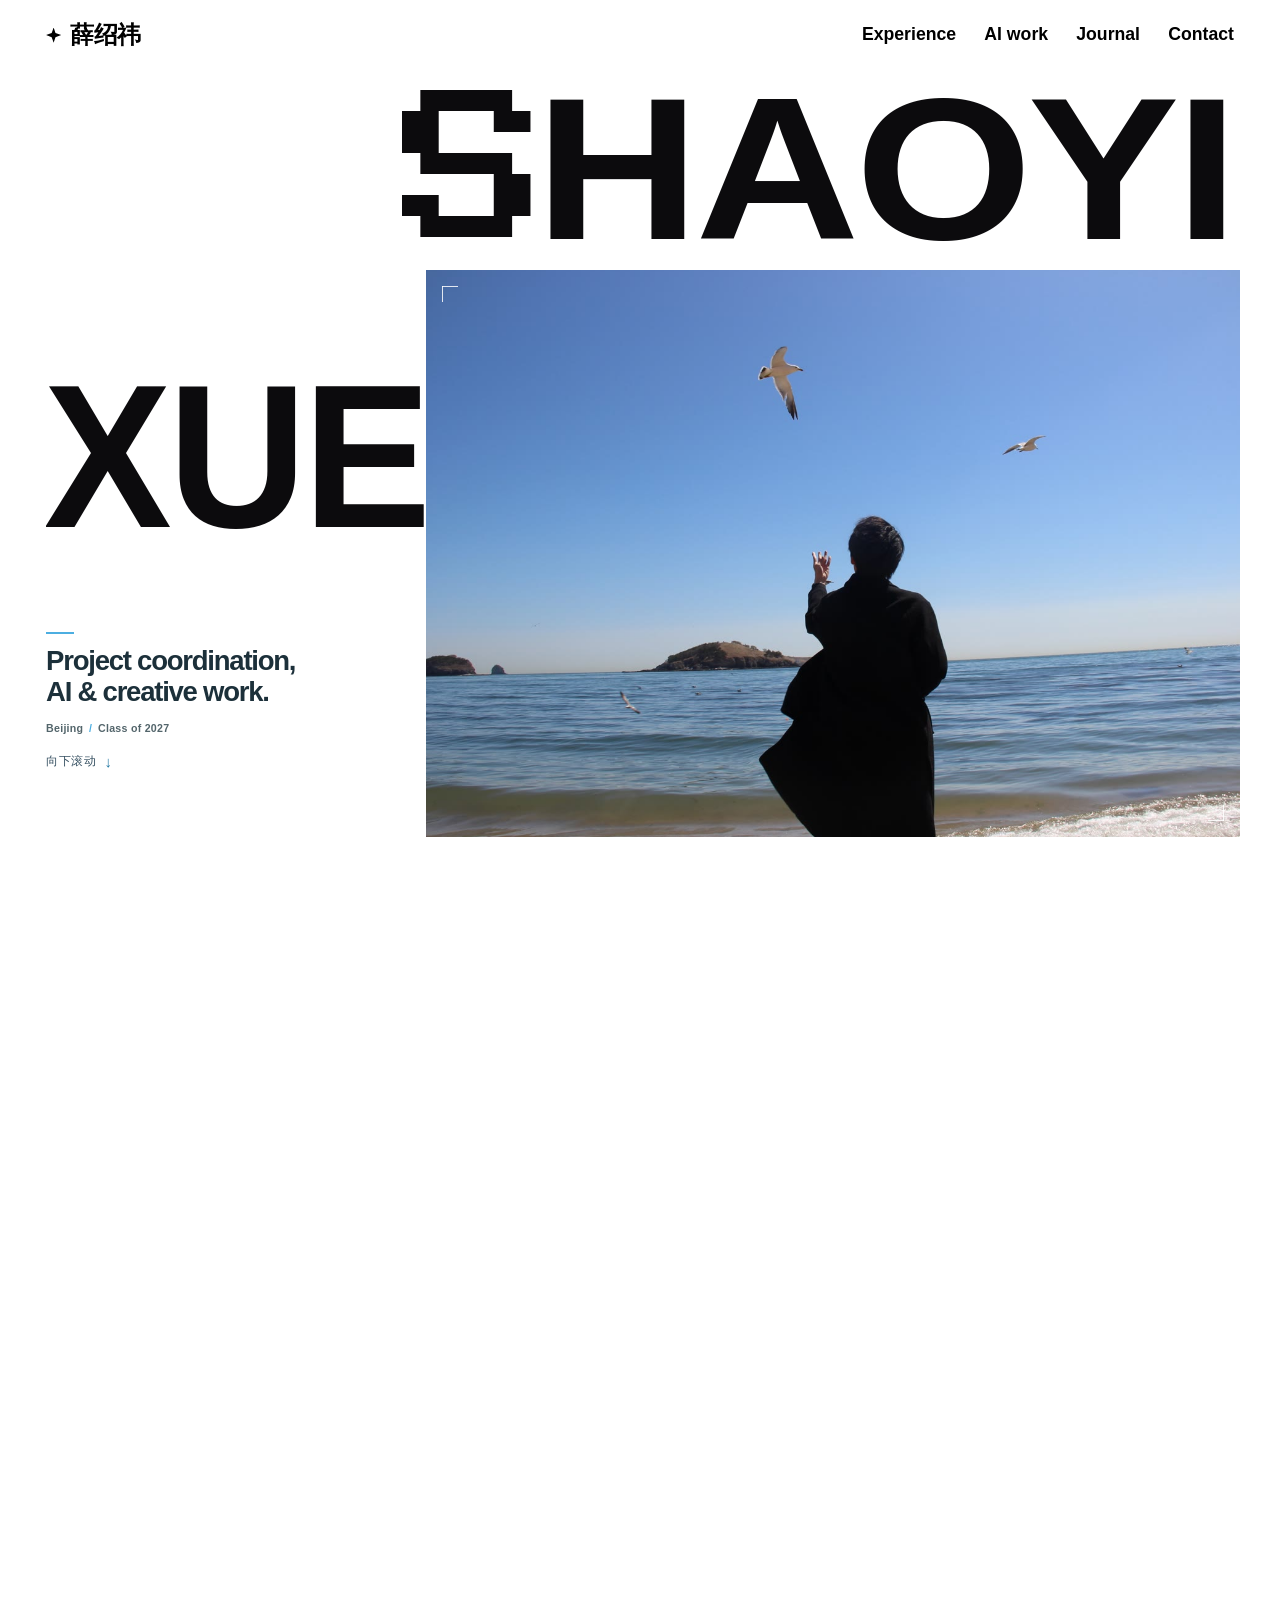
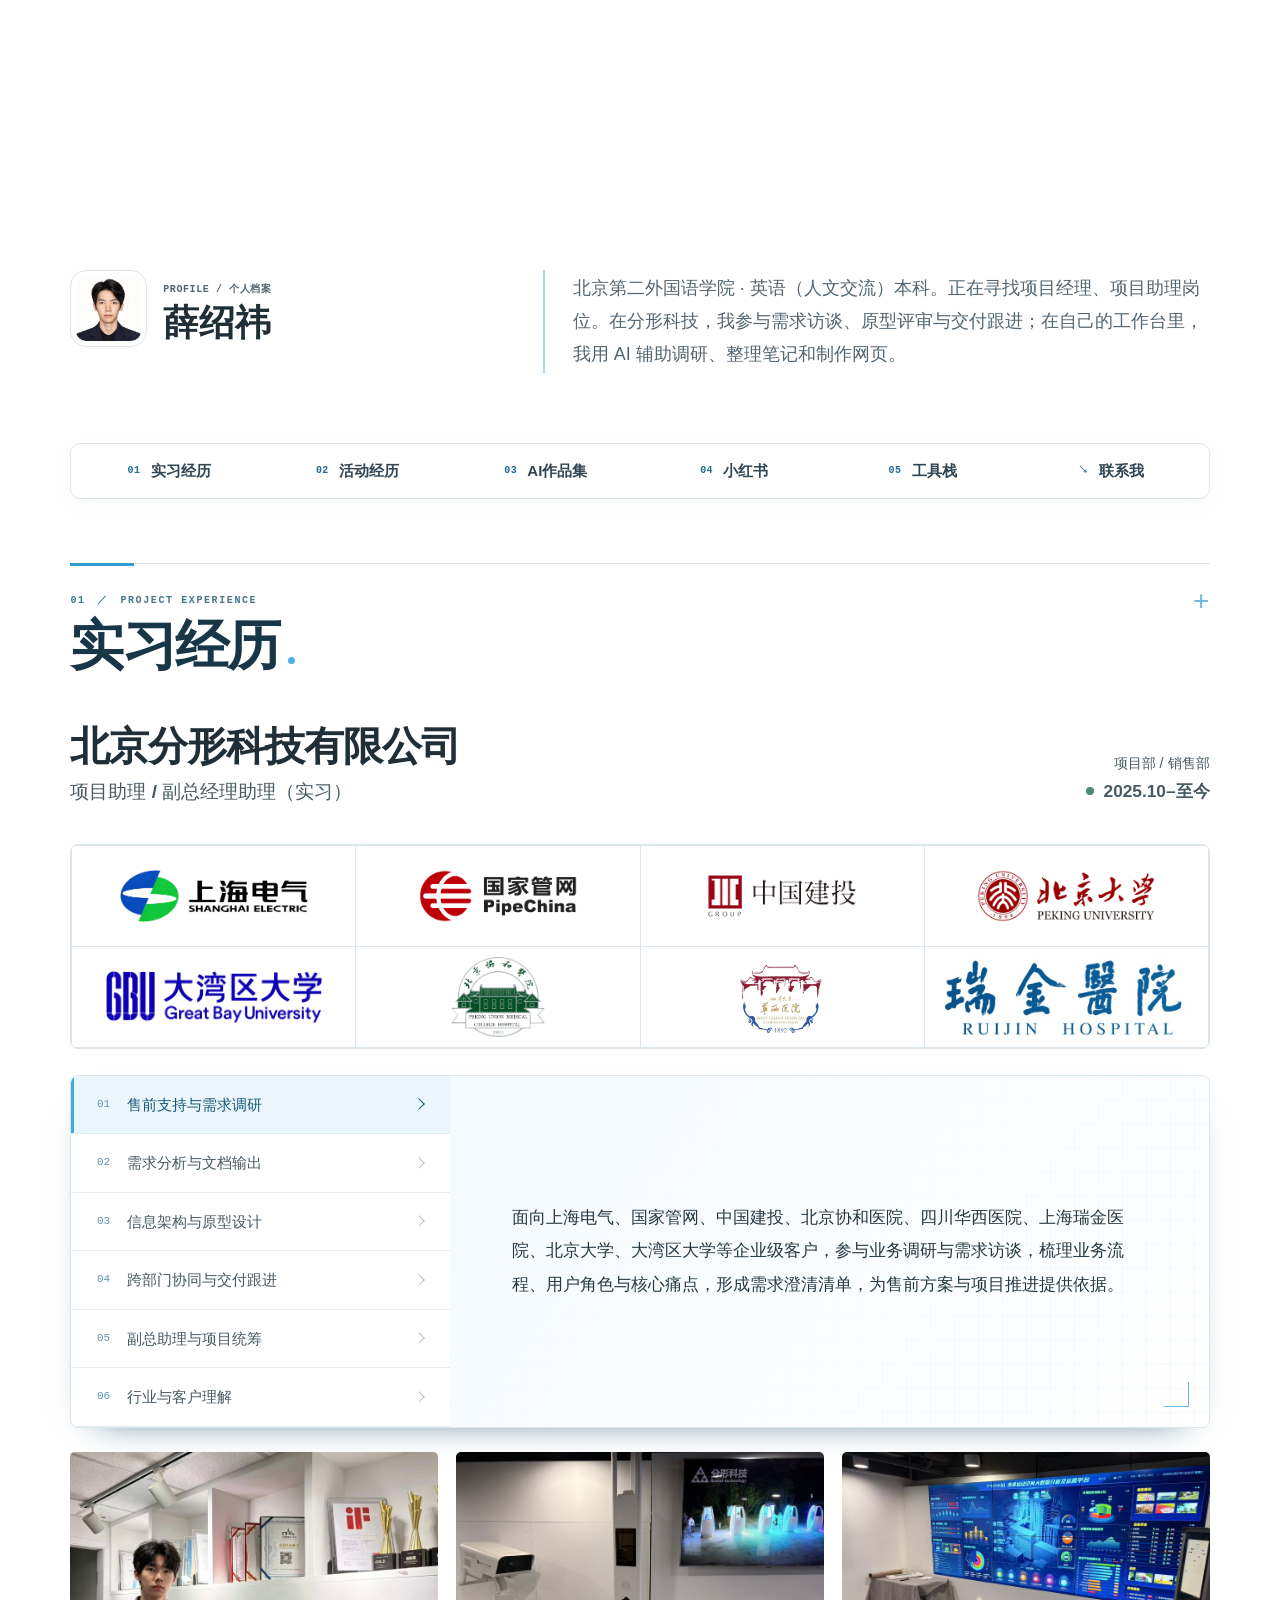
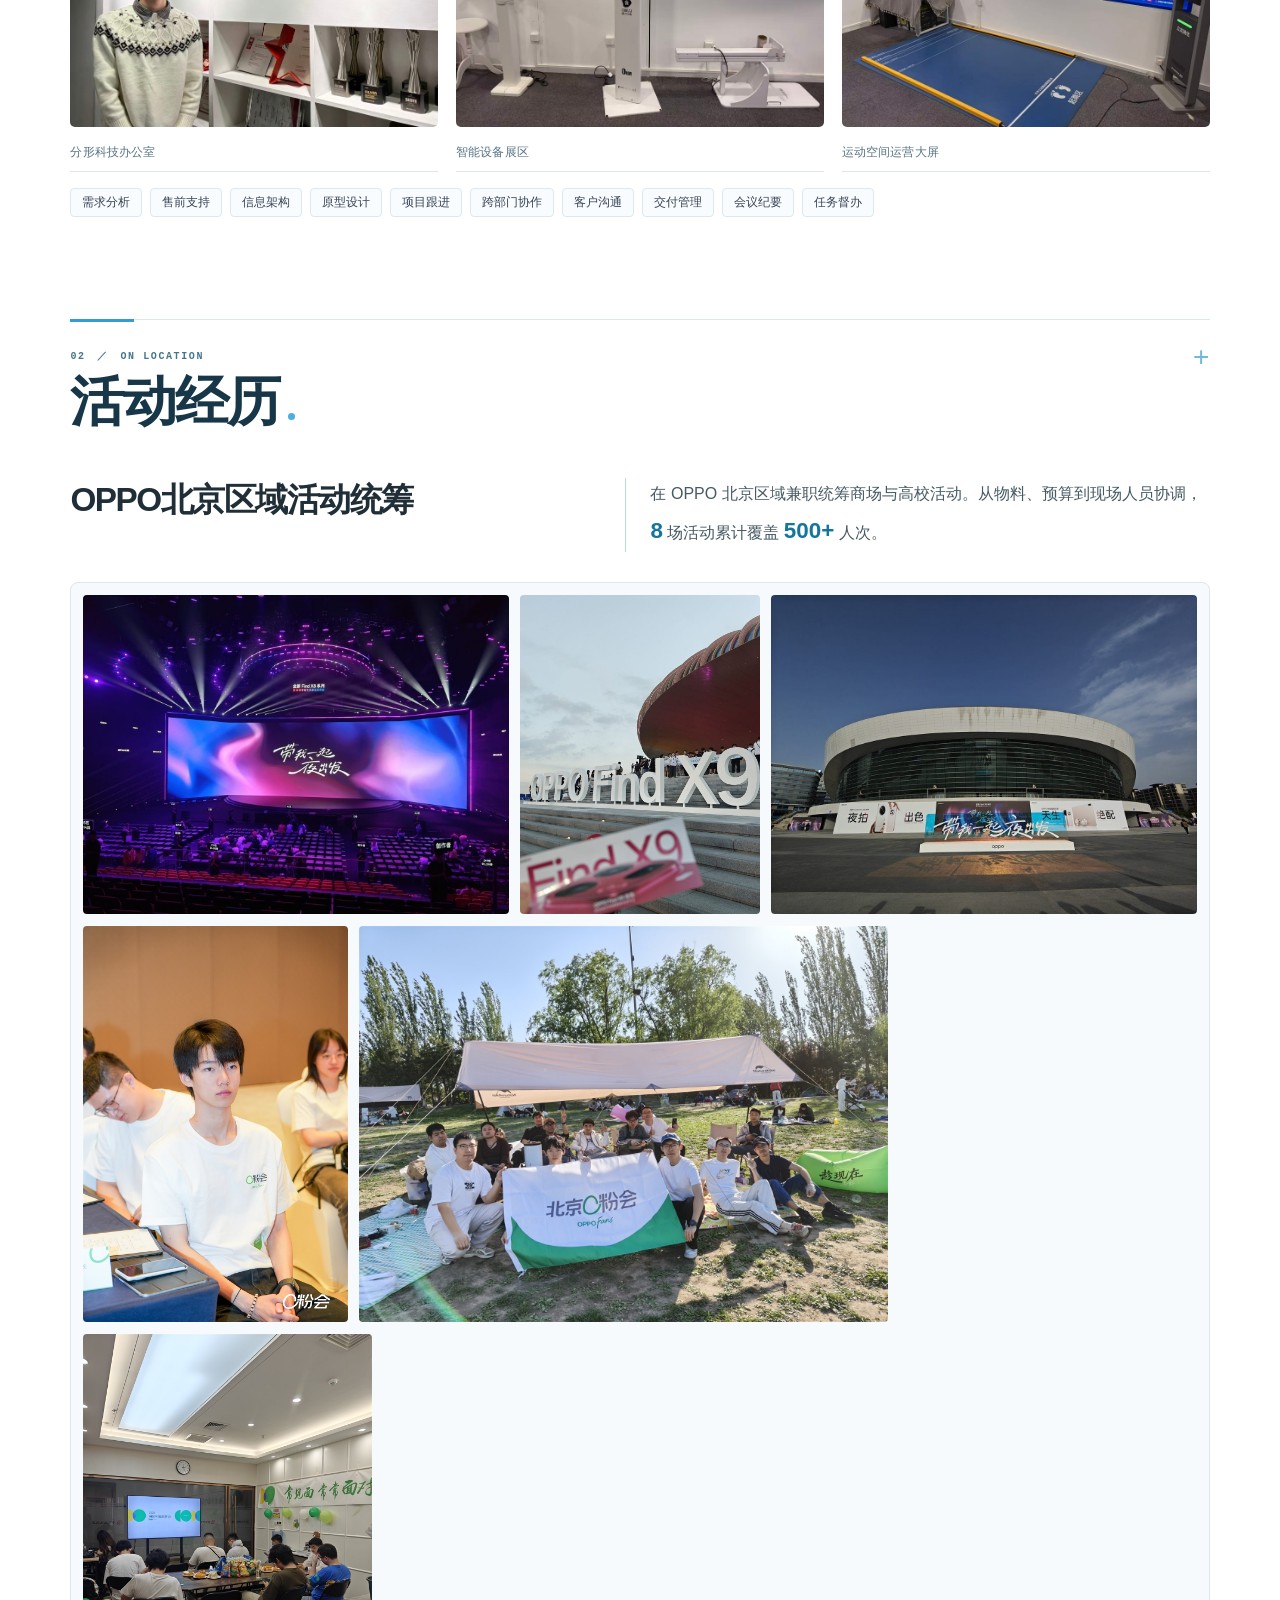
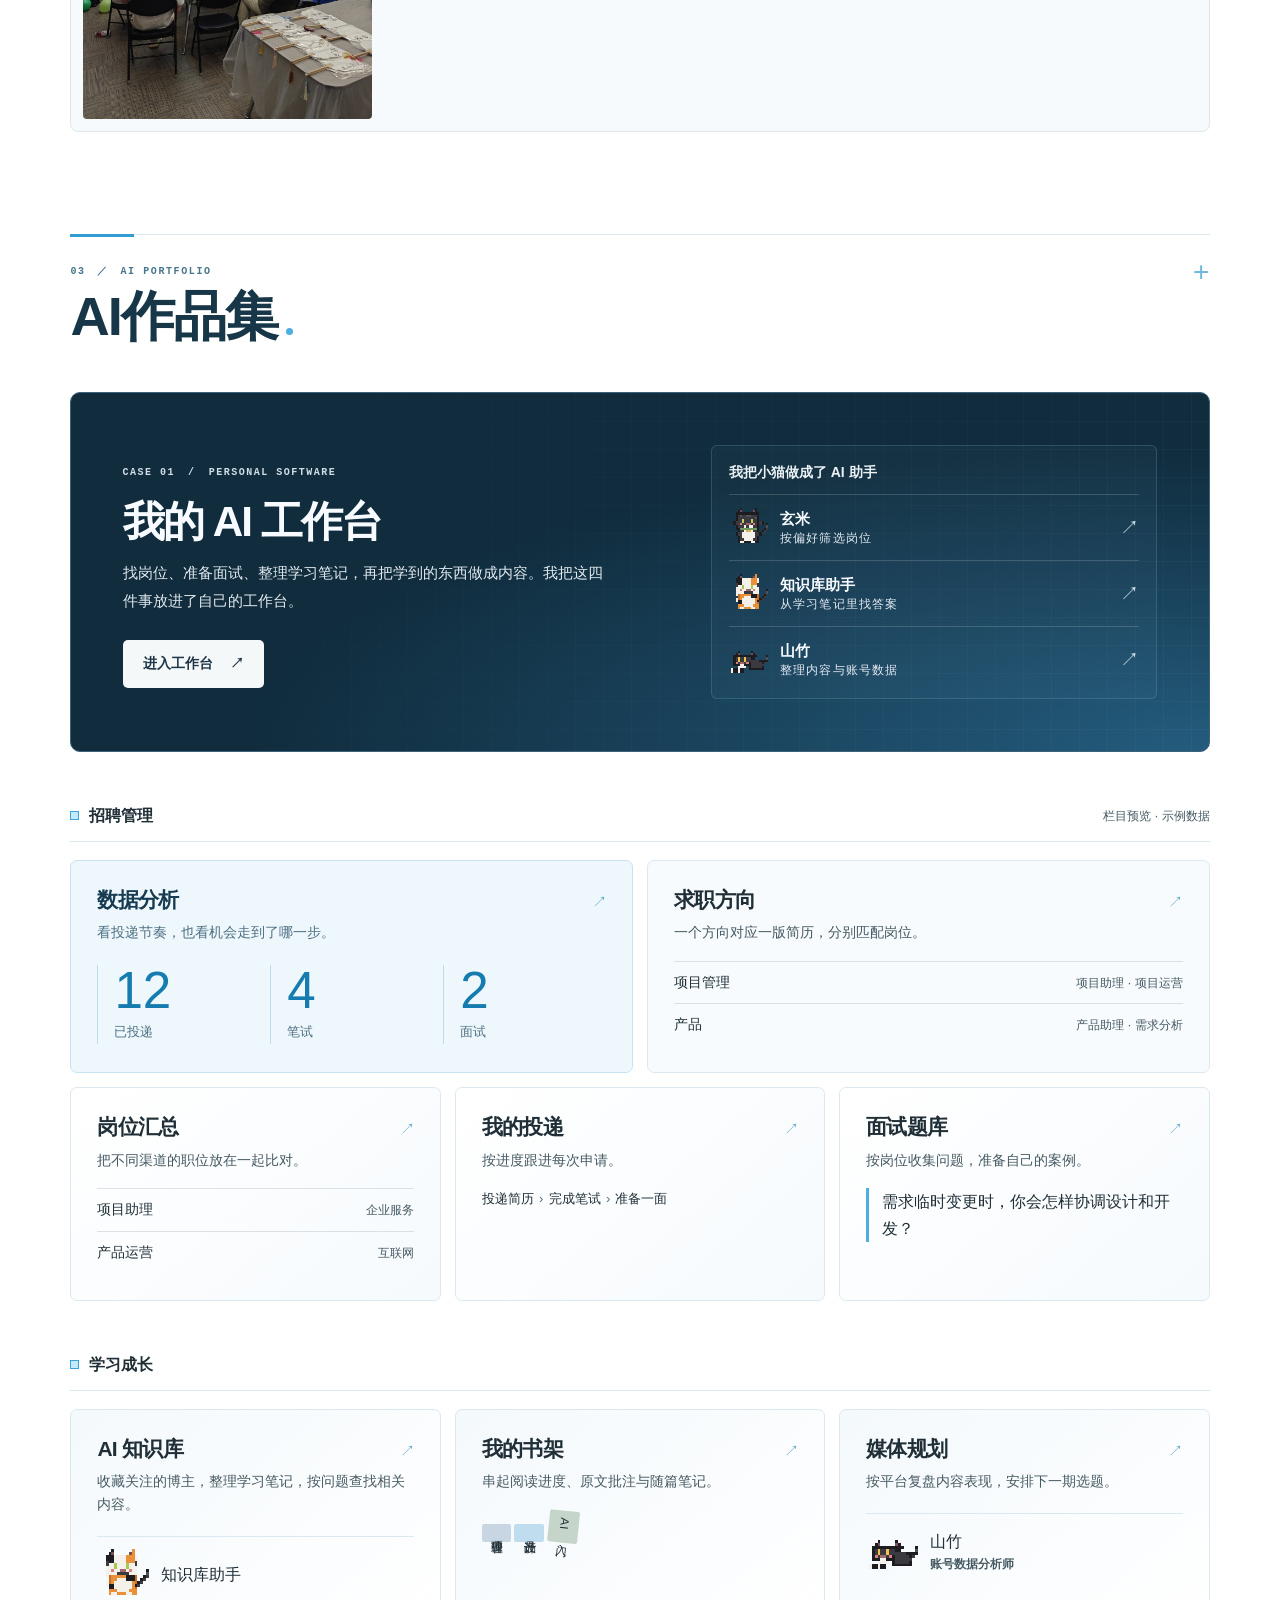
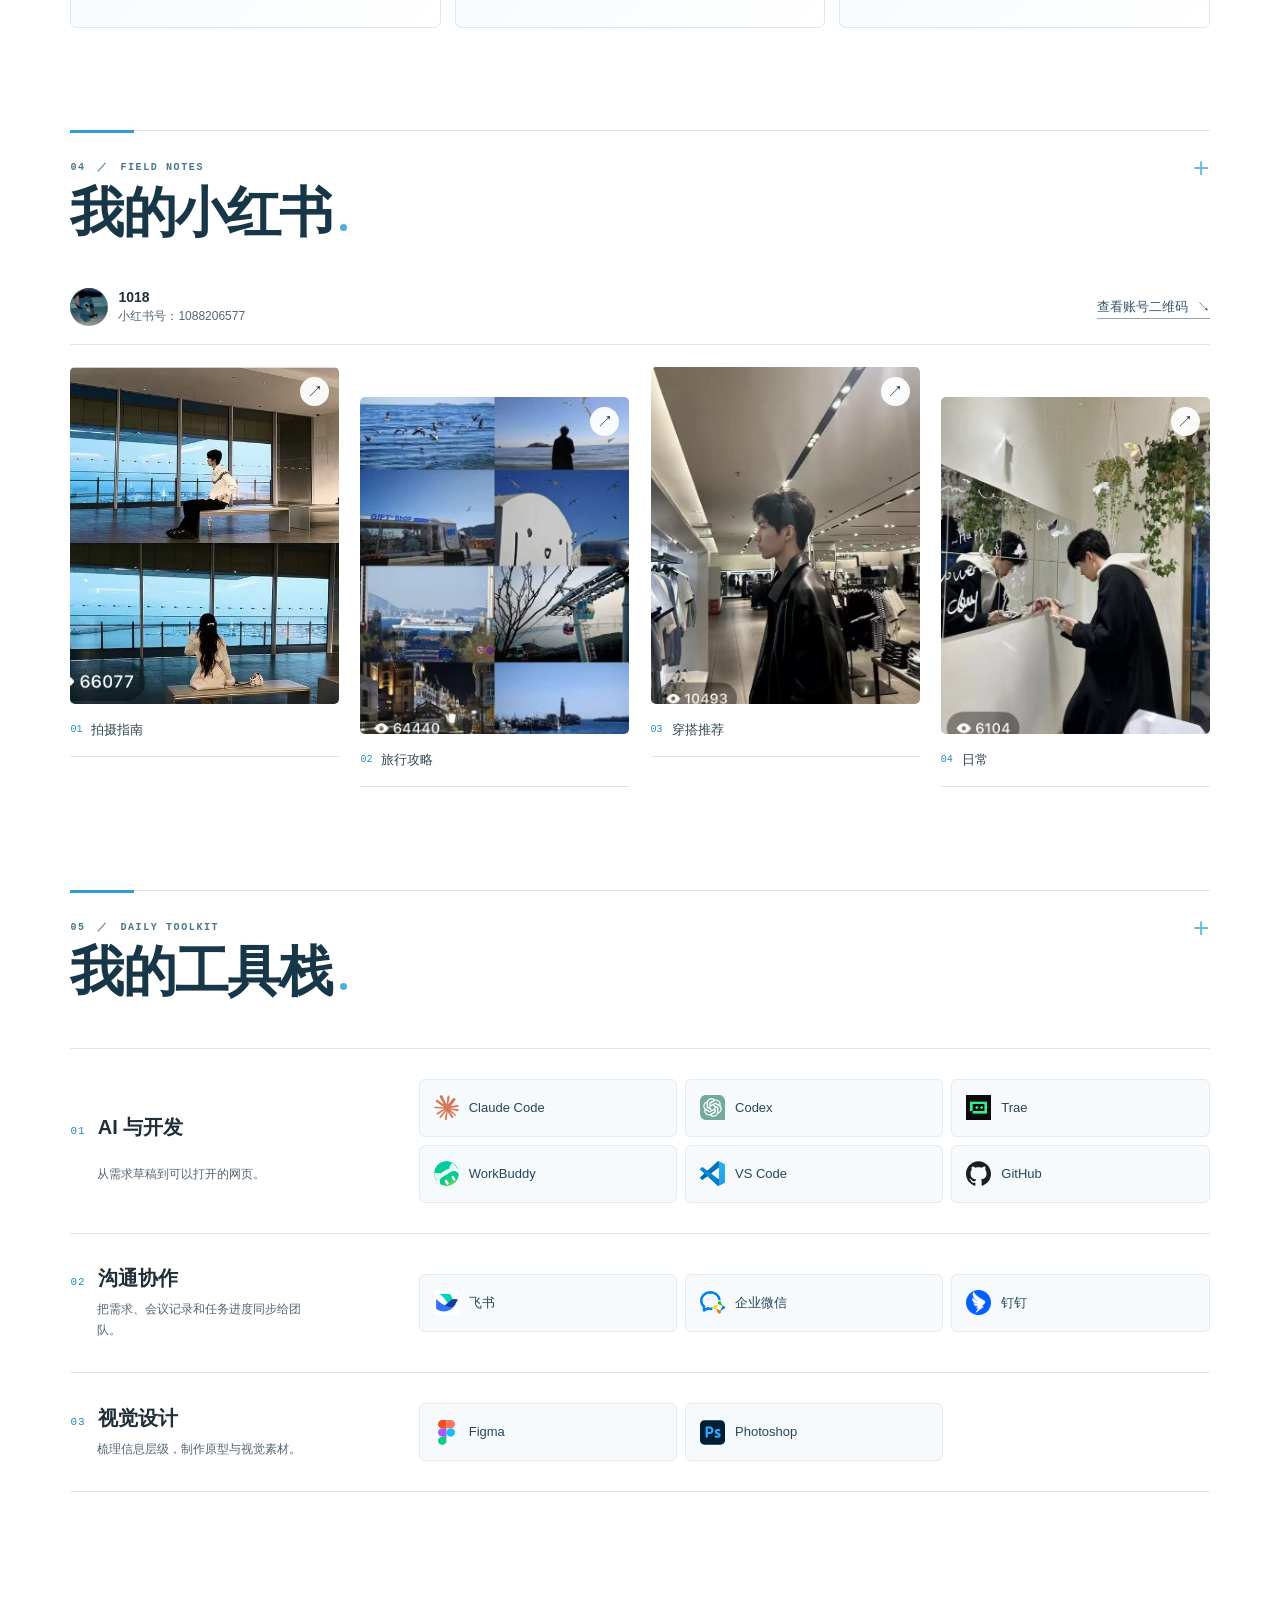
==== index.html @ 12c3bd71 "Refine portfolio sections and replace hospital branding with sourced assets" ====
<!doctype html>
<html lang="zh-CN"><head><meta charset="utf-8"><meta name="viewport" content="width=device-width,initial-scale=1"><meta name="theme-color" content="#ffffff"><title>薛绍祎｜项目实践与 AI 作品集</title><link rel="stylesheet" href="assets/sky.css"><link rel="stylesheet" href="assets/fractal.css"><link rel="stylesheet" href="assets/vendor/lenis-1.3.27.css"><link rel="stylesheet" href="assets/name-hero.css?v=cover-reveal-2">
<link rel="stylesheet" href="assets/activity-wall.css">
<link rel="stylesheet" href="assets/portfolio-theme.css?v=20261109-sky"><link rel="stylesheet" href="assets/design-directions.css">
<script defer src="assets/vendor/lenis-1.3.27.min.js"></script><script defer src="assets/name-hero.js?v=cover-reveal-2"></script>
<meta name="description" content="薛绍祎的求职作品集：企业项目实践、OPPO 活动统筹、AI 工作台和个人创作。">
<link rel="icon" href="assets/folio-mark.svg?v=20261109-sky" type="image/svg+xml">
<link rel="stylesheet" href="assets/portfolio-edition.css?v=20261109-sky">
<link rel="stylesheet" href="assets/contact-edition.css?v=20261109-sky">
<link rel="stylesheet" href="assets/studio-middle.css?v=20261111">
<script defer src="assets/footer-grid.js"></script><script defer src="assets/portfolio-edition.js"></script>
</head><body>
<a class="skip-content" href="#profile">跳至个人介绍</a>
<header id="top" class="name-hero">
  <div class="name-stage">
    <nav class="name-nav" aria-label="首页导航">
      <a class="name-brand" href="#top" aria-label="薛绍祎，首页">薛绍祎</a>
      <div lang="en"><a href="#work">Experience</a><a href="#lab">AI work</a><a href="#media">Journal</a><a href="#contact">Contact</a></div>
    </nav>
    <div class="name-visual" aria-hidden="true">
      <img src="assets/sea-hero.jpg" alt="" fetchpriority="high" class="hero-still">
    </div>
    <h1 class="name-type" aria-label="Shaoyi Xue">
      <span class="name-first"><svg viewBox="0 0 680 120" preserveAspectRatio="none" aria-hidden="true"><path d="M15,0h15v14h-15zM30,0h15v14h-15zM45,0h15v14h-15zM60,0h15v14h-15zM75,0h15v14h-15zM0,14h15v14h-15zM15,14h15v14h-15zM75,14h15v14h-15zM90,14h15v14h-15zM0,28h15v14h-15zM15,28h15v14h-15zM15,42h15v14h-15zM30,42h15v14h-15zM45,42h15v14h-15zM60,42h15v14h-15zM75,42h15v14h-15zM75,56h15v14h-15zM90,56h15v14h-15zM0,70h15v14h-15zM15,70h15v14h-15zM75,70h15v14h-15zM90,70h15v14h-15zM15,84h15v14h-15zM30,84h15v14h-15zM45,84h15v14h-15zM60,84h15v14h-15zM75,84h15v14h-15z"/><text x="109" y="99" font-family="Arial Black, Arial, Helvetica, sans-serif" font-size="135" font-weight="900" textLength="571" lengthAdjust="spacingAndGlyphs">HAOYI</text></svg><svg viewBox="0 0 680 120" preserveAspectRatio="none" aria-hidden="true"><path d="M15,0h15v14h-15zM30,0h15v14h-15zM45,0h15v14h-15zM60,0h15v14h-15zM75,0h15v14h-15zM0,14h15v14h-15zM15,14h15v14h-15zM75,14h15v14h-15zM90,14h15v14h-15zM0,28h15v14h-15zM15,28h15v14h-15zM15,42h15v14h-15zM30,42h15v14h-15zM45,42h15v14h-15zM60,42h15v14h-15zM75,42h15v14h-15zM75,56h15v14h-15zM90,56h15v14h-15zM0,70h15v14h-15zM15,70h15v14h-15zM75,70h15v14h-15zM90,70h15v14h-15zM15,84h15v14h-15zM30,84h15v14h-15zM45,84h15v14h-15zM60,84h15v14h-15zM75,84h15v14h-15z"/><text x="109" y="99" font-family="Arial Black, Arial, Helvetica, sans-serif" font-size="135" font-weight="900" textLength="571" lengthAdjust="spacingAndGlyphs">HAOYI</text></svg></span>
      <span class="name-last"><svg viewBox="0 0 300 120" preserveAspectRatio="none" aria-hidden="true"><text x="-2" y="99" font-size="136" font-weight="700" textLength="300" lengthAdjust="spacingAndGlyphs">XUE</text></svg></span>
    </h1>
    <div class="name-caption" lang="en">
      <p>Project coordination,<br> AI &amp; creative work.</p>
      <small>Beijing <span aria-hidden="true">/</span> Class of 2027</small>
      <span class="cover-scroll-hint" lang="zh-CN">向下滚动 <span aria-hidden="true">↓</span></span>
    </div>
  </div>
</header>
<main>
  <section class="profile-spread" id="profile" aria-labelledby="profile-title">
    <div class="profile-identity"><img src="assets/avatar.jpg" width="76" height="76" alt="薛绍祎的头像"><div><small>PROFILE / 个人档案</small><h2 id="profile-title">薛绍祎</h2></div></div>
    <p class="profile-intro">北京第二外国语学院 · 英语（人文交流）本科。正在寻找项目经理、项目助理岗位。在分形科技，我参与需求访谈、原型评审与交付跟进；在自己的工作台里，我用 AI 辅助调研、整理笔记和制作网页。</p>
  </section>
  <nav class="chapter-index" aria-label="作品集目录">
    <a href="#work"><span>01</span> <b>实习经历</b><i aria-hidden="true">实习</i></a><a href="#activities"><span>02</span> <b>活动经历</b><i aria-hidden="true">活动</i></a><a href="#lab"><span>03</span> <b>AI作品集</b><i aria-hidden="true">AI 作品</i></a><a href="#media"><span>04</span> <b>小红书</b><i aria-hidden="true">手记</i></a><a href="#tools"><span>05</span> <b>工具栈</b><i aria-hidden="true">工具</i></a><a href="#contact"><span>↘</span> <b>联系我</b><i aria-hidden="true">联系</i></a>
  </nav>
<section id="work" aria-labelledby="internship-title">
  <div class="heading"><small>01　／　PROJECT EXPERIENCE</small><h2 id="internship-title">实习经历</h2></div>
  <article id="fractal">
    <div class="internship-byline">
      <h3><span class="internship-company">北京分形科技有限公司</span><span class="role-divider"> | </span><span class="internship-role">项目助理 / 副总经理助理（实习）</span></h3>
      <p class="internship-date"><span>项目部 / 销售部</span><span class="role-divider"> | </span><span class="internship-period"><time datetime="2025-10">2025.10</time>–至今</span></p>
    </div>
    <div class="project-logos" role="group" aria-label="八个项目的客户标识">
      <img src="assets/logos/sh-electric.png" alt="上海电气" loading="lazy">
      <img src="assets/logos/pipechina.png" alt="国家管网" loading="lazy">
      <img src="assets/logos/ccj.png" alt="中国建投" loading="lazy">
      <img src="assets/logos/pku.png" alt="北京大学" loading="lazy">
      <img src="assets/logos/gbu.png" alt="大湾区大学" loading="lazy">
      <div class="hospital-logo hospital-pumch" role="img" aria-label="北京协和医院"><img src="assets/logos/pumch-lockup.png" alt="" loading="lazy"></div>
      <div class="hospital-logo hospital-huaxi" role="img" aria-label="四川大学华西医院"><img src="assets/logos/huaxi-hospital.jpg" alt="" loading="lazy"></div>
      <div class="hospital-logo hospital-ruijin" role="img" aria-label="上海交通大学医学院附属瑞金医院"><span class="ruijin-wordmark"><img src="assets/logos/ruijin-official-banner.jpg" alt="" loading="lazy"></span></div>
    </div>
    <div class="internship-layout">
      <div class="duties" role="group" aria-label="实习职责">
        <input class="duty-choice" type="radio" id="duty-1" name="internship-duty" aria-describedby="duty-story-1" checked>
        <label for="duty-1">售前支持与需求调研</label>
        <div class="duty-story" id="duty-story-1"><p>面向上海电气、国家管网、中国建投、北京协和医院、四川华西医院、上海瑞金医院、北京大学、大湾区大学等企业级客户，参与业务调研与需求访谈，梳理业务流程、用户角色与核心痛点，形成需求澄清清单，为售前方案与项目推进提供依据。</p></div>
        <input class="duty-choice" type="radio" id="duty-2" name="internship-duty" aria-describedby="duty-story-2">
        <label for="duty-2">需求分析与文档输出</label>
        <div class="duty-story" id="duty-story-2"><p>参与撰写/维护《项目需求规格说明书》，将客户业务诉求转化为功能需求、非功能需求与验收标准，明确项目范围与交付边界，提升需求可理解性与可评审性。</p></div>
        <input class="duty-choice" type="radio" id="duty-3" name="internship-duty" aria-describedby="duty-story-3">
        <label for="duty-3">信息架构与原型设计</label>
        <div class="duty-story" id="duty-story-3"><p>完成网站/系统信息架构梳理，包括栏目规划、导航层级、页面流程与关键路径设计；输出页面原型并参与评审，推动客户与内部团队快速达成一致。</p></div>
        <input class="duty-choice" type="radio" id="duty-4" name="internship-duty" aria-describedby="duty-story-4">
        <label for="duty-4">跨部门协同与交付跟进</label>
        <div class="duty-story" id="duty-story-4"><p>作为需求侧接口人对接 UI、开发、测试及销售团队，跟进设计稿、开发排期、问题清单与交付节点，推动问题闭环，保障项目按计划推进。</p></div>
        <input class="duty-choice" type="radio" id="duty-5" name="internship-duty" aria-describedby="duty-story-5">
        <label for="duty-5">副总助理与项目统筹</label>
        <div class="duty-story" id="duty-story-5"><p>协助副总经理进行项目信息汇总、会议纪要、任务拆解与进度督办，协调跨部门资源，提升内部沟通与执行效率。</p></div>
        <input class="duty-choice" type="radio" id="duty-6" name="internship-duty" aria-describedby="duty-story-6">
        <label for="duty-6">行业与客户理解</label>
        <div class="duty-story" id="duty-story-6"><p>服务客户覆盖高端制造、能源管网、金融投资、医疗、高校等行业，积累企业级项目在合规、安全、体验与多角色协作方面的理解。</p></div>
      </div>
      <div class="internship-photos">
        <figure><a class="office-photo" href="assets/fractal-portrait.jpg" aria-label="放大：在公司办公室的留影"><img src="assets/fractal-portrait.jpg" alt="在公司办公室的留影" width="1707" height="1280" loading="lazy"></a><figcaption>分形科技办公室</figcaption></figure>
        <figure><a class="office-photo" href="assets/fractal-exhibit.jpg" aria-label="放大：展区内的智能设备与演示屏"><img src="assets/fractal-exhibit.jpg" alt="展区内的智能设备与演示屏" width="1707" height="1280" loading="lazy"></a><figcaption>智能设备展区</figcaption></figure>
        <figure><a class="office-photo" href="assets/fractal-screen.jpg" aria-label="放大：运动空间运营平台的数据可视化大屏"><img src="assets/fractal-screen.jpg" alt="运动空间运营平台的数据可视化大屏" width="1707" height="1280" loading="lazy"></a><figcaption>运动空间运营大屏</figcaption></figure>
      </div>
    </div>
    <div class="internship-skills"><ul aria-label="核心能力"><li>需求分析</li><li>售前支持</li><li>信息架构</li><li>原型设计</li><li>项目跟进</li><li>跨部门协作</li><li>客户沟通</li><li>交付管理</li><li>会议纪要</li><li>任务督办</li></ul></div>
  </article>
</section>
<section id="activities" aria-labelledby="activities-title">
<div class="heading"><small>02　／　ON LOCATION</small><h2 id="activities-title">活动经历</h2></div>
<article class="case activity-byline"><h3>OPPO北京区域活动统筹</h3><p>在 OPPO 北京区域兼职统筹商场与高校活动。从物料、预算到现场人员协调，<strong>8</strong> 场活动累计覆盖 <strong>500+</strong> 人次。</p></article>
<div class="activity-wall">
  <div class="activity-strip">
    <a class="field-photo" href="assets/activity-wall/04.jpg" style="--ratio:1.3333" aria-label="放大：OPPO Find X8 系列发布会的紫色舞台"><img src="assets/activity-wall/04.jpg" width="1200" height="900" alt="OPPO Find X8 系列发布会的紫色舞台" loading="lazy" decoding="async"></a>
    <a class="field-photo" href="assets/activity-wall/05.jpg" style="--ratio:0.7500" aria-label="放大：OPPO Find X9 会场入口"><img src="assets/activity-wall/05.jpg" width="900" height="1200" alt="OPPO Find X9 会场入口" loading="lazy" decoding="async"></a>
    <a class="field-photo" href="assets/activity-wall/06.jpg" style="--ratio:1.3333" aria-label="放大：Find X8 发布会场馆外景"><img src="assets/activity-wall/06.jpg" width="1200" height="900" alt="Find X8 发布会场馆外景" loading="lazy" decoding="async"></a>
  </div>
  <div class="activity-strip">
    <a class="field-photo" href="assets/activity-wall/09.jpg" style="--ratio:0.6664" aria-label="放大：穿 O 粉会白色上衣参加活动"><img src="assets/activity-wall/09.jpg" width="933" height="1400" alt="穿 O 粉会白色上衣参加活动" loading="lazy" decoding="async"></a>
    <a class="field-photo" href="assets/activity-wall/07.jpg" style="--ratio:1.3333" aria-label="放大：北京 O 粉会成员在天幕下合影"><img src="assets/activity-wall/07.jpg" width="1400" height="1050" alt="北京 O 粉会成员在天幕下合影" loading="lazy" decoding="async"></a>
    <a class="field-photo" href="assets/activity-wall/02.jpg" style="--ratio:0.7500" aria-label="放大：草地上的露天活动"><img src="assets/activity-wall/02.jpg" width="1050" height="1400" alt="草地上的露天活动" loading="lazy" decoding="async"></a>
  </div>
  <div class="activity-strip">
    <a class="field-photo" href="assets/activity-wall/01.jpg" style="--ratio:0.7500" aria-label="放大：室内活动的围桌交流现场"><img src="assets/activity-wall/01.jpg" width="1050" height="1400" alt="室内活动的围桌交流现场" loading="lazy" decoding="async"></a>
    <a class="field-photo" href="assets/activity-wall/find-x9-stage.jpg" style="--ratio:1.3333" aria-label="放大：紫色灯光下的 OPPO Find X9 发布会舞台"><img src="assets/activity-wall/find-x9-stage.jpg" width="1400" height="1050" alt="紫色灯光下的 OPPO Find X9 发布会舞台" loading="lazy" decoding="async"></a>
    <a class="field-photo" href="assets/activity-wall/08.jpg" style="--ratio:0.7500" aria-label="放大：活动现场的观众席留影"><img src="assets/activity-wall/08.jpg" width="1050" height="1400" alt="活动现场的观众席留影" loading="lazy" decoding="async"></a>
  </div>
</div>
</section>
<section id="lab">
  <div class="heading"><small>03　／　AI PORTFOLIO</small><h2>AI作品集</h2></div>
  <article class="wb-project" aria-labelledby="workbench-title">
    <div class="wb-intro">
      <div class="wb-cover-copy"><small>CASE 01 <span>/</span> PERSONAL SOFTWARE</small><h3 id="workbench-title">我的 AI 工作台</h3>
        <p>找岗位、准备面试、整理学习笔记，再把学到的东西做成内容。我把这四件事放进了自己的工作台。</p>
        <a class="wb-enter" href="workbench/index.html">进入工作台 <span aria-hidden="true">↗</span></a>
      </div>
      <div class="assistant-map" role="group" aria-labelledby="assistant-map-title">
        <h4 class="map-legend" id="assistant-map-title">我把小猫做成了 AI 助手</h4>
        <a href="workbench/index.html#/directions"><img src="assets/genmai.svg" alt="" width="46" height="46"><span><strong>玄米</strong><small>按偏好筛选岗位</small></span><b aria-hidden="true">↗</b></a>
        <a href="workbench/index.html#/kb"><img src="workbench/mango.svg" alt="" width="46" height="46"><span><strong>知识库助手</strong><small>从学习笔记里找答案</small></span><b aria-hidden="true">↗</b></a>
        <a href="workbench/index.html#/media"><img src="workbench/shanzhu.svg" alt="" width="46" height="46"><span><strong>山竹</strong><small>整理内容与账号数据</small></span><b aria-hidden="true">↗</b></a>
      </div>
    </div>
    <div class="wb-group"><h4>招聘管理</h4><span>栏目预览 · 示例数据</span></div>
    <div class="wb-grid">
      <div class="wb-tile wb-overview">
        <h5><a href="workbench/index.html#/dashboard">数据分析</a></h5><p>看投递节奏，也看机会走到了哪一步。</p>
        <div class="wb-stats"><div><strong>12</strong><span>已投递</span></div><div><strong>4</strong><span>笔试</span></div><div><strong>2</strong><span>面试</span></div></div>
      </div>
      <div class="wb-tile wb-directions">
        <h5><a href="workbench/index.html#/directions">求职方向</a></h5><p>一个方向对应一版简历，分别匹配岗位。</p>
        <ul class="wb-rows"><li>项目管理 <span>项目助理 · 项目运营</span></li><li>产品 <span>产品助理 · 需求分析</span></li></ul>
      </div>
      <div class="wb-tile"><h5><a href="workbench/index.html#/catalog">岗位汇总</a></h5><p>把不同渠道的职位放在一起比对。</p>
        <ul class="wb-rows"><li>项目助理 <span>企业服务</span></li><li>产品运营 <span>互联网</span></li></ul>
      </div>
      <div class="wb-tile"><h5><a href="workbench/index.html#/myapps">我的投递</a></h5><p>按进度跟进每次申请。</p>
        <ol class="wb-trail"><li>投递简历</li><li>完成笔试</li><li>准备一面</li></ol>
      </div>
      <div class="wb-tile wb-interview"><h5><a href="workbench/index.html#/questions">面试题库</a></h5><p>按岗位收集问题，准备自己的案例。</p>
        <blockquote>需求临时变更时，你会怎样协调设计和开发？</blockquote>
      </div>
    </div>
    <div class="wb-group"><h4>学习成长</h4></div>
    <div class="wb-grid">
      <div class="wb-tile wb-knowledge"><h5><a href="workbench/index.html#/kb">AI 知识库</a></h5><p>收藏关注的博主，整理学习笔记，按问题查找相关内容。</p>
        <div class="wb-cat"><img src="workbench/mango.svg" alt="" width="52" height="52"><span>知识库助手</span></div>
      </div>
      <div class="wb-tile wb-books"><h5><a href="workbench/index.html#/books">我的书架</a></h5><p>串起阅读进度、原文批注与随篇笔记。</p>
        <div class="wb-spines" aria-label="主题示例：项目管理、产品设计、AI 入门"><span>项目管理</span><span>产品设计</span><span>AI 入门</span></div>
      </div>
      <div class="wb-tile wb-content"><h5><a href="workbench/index.html#/media">媒体规划</a></h5><p>按平台复盘内容表现，安排下一期选题。</p>
        <div class="wb-cat"><img src="workbench/shanzhu.svg" alt="像素猫山竹" width="52" height="52"><span>山竹<small>账号数据分析师</small></span></div>
      </div>
    </div>
  </article>
</section>
<section id="media" aria-labelledby="journal-title">
  <div class="heading"><small>04　／　FIELD NOTES</small><h2 id="journal-title">我的小红书</h2></div>
  <div class="journal-byline"><div class="media-intro"><img src="assets/xhs-avatar.jpg" alt="" width="40" height="40"><div><b>1018</b><span>小红书号：1088206577</span></div></div><a href="#contact">查看账号二维码 <span aria-hidden="true">↘</span></a></div>
  <div class="notes">
    <figure><a class="note-cover" href="assets/xhs-1.jpg" aria-label="放大：拍摄指南"><img loading="lazy" src="assets/xhs-1.jpg" alt="拍摄指南笔记封面"><span aria-hidden="true">↗</span></a><figcaption><b>01</b>拍摄指南</figcaption></figure>
    <figure><a class="note-cover" href="assets/xhs-2.jpg" aria-label="放大：旅行攻略"><img loading="lazy" src="assets/xhs-2.jpg" alt="旅行攻略笔记封面"><span aria-hidden="true">↗</span></a><figcaption><b>02</b>旅行攻略</figcaption></figure>
    <figure><a class="note-cover" href="assets/xhs-3.jpg" aria-label="放大：穿搭推荐"><img loading="lazy" src="assets/xhs-3.jpg" alt="穿搭推荐笔记封面"><span aria-hidden="true">↗</span></a><figcaption><b>03</b>穿搭推荐</figcaption></figure>
    <figure><a class="note-cover" href="assets/xhs-4.jpg" aria-label="放大：日常"><img loading="lazy" src="assets/xhs-4.jpg" alt="日常笔记封面"><span aria-hidden="true">↗</span></a><figcaption><b>04</b>日常</figcaption></figure>
  </div>
  <dialog id="journal-viewer" data-lenis-prevent aria-labelledby="viewer-caption">
    <div class="viewer-bar"><small><b id="viewer-album">FIELD NOTES</b> <span id="viewer-count"></span></small><button type="button" data-action="close" autofocus aria-label="关闭大图">×</button></div>
    <img id="viewer-image" alt=""><div class="viewer-bottom"><p id="viewer-caption" aria-live="polite"></p><div><button type="button" data-action="prev" aria-label="上一张">←</button><button type="button" data-action="next" aria-label="下一张">→</button></div></div>
  </dialog>
</section>
<section id="tools" aria-labelledby="tools-title"><div class="heading"><small>05　／　DAILY TOOLKIT</small><h2 id="tools-title">我的工具栈</h2></div><div class="tool-index"><div class="toolrow"><h3><small>01</small> AI 与开发</h3><p>从需求草稿到可以打开的网页。</p><div><span><img src="assets/icons/claude.svg" alt="">Claude Code</span><span><img src="assets/icons/codex.svg" alt="">Codex</span><span><img src="assets/icons/trae.png" alt="">Trae</span><span><img src="assets/icons/workbuddy.svg" alt="">WorkBuddy</span><span><img src="assets/icons/vscode.svg" alt="">VS Code</span><span><img src="assets/icons/github.svg" alt="">GitHub</span></div></div><div class="toolrow"><h3><small>02</small> 沟通协作</h3><p>把需求、会议记录和任务进度同步给团队。</p><div><span><img src="assets/icons/feishu.png" alt="">飞书</span><span><img src="assets/icons/wecom.png" alt="">企业微信</span><span><img src="assets/icons/dingtalk.png" alt="">钉钉</span></div></div><div class="toolrow"><h3><small>03</small> 视觉设计</h3><p>梳理信息层级，制作原型与视觉素材。</p><div><span><img src="assets/icons/figma.svg" alt="">Figma</span><span><img src="assets/icons/photoshop.svg" alt="">Photoshop</span></div></div></div></section>
</main>
<footer id="contact" aria-labelledby="contact-title">
  <canvas class="footer-field" aria-hidden="true"></canvas>
  <div class="footer-contacts">
    <div class="contact-files">
    <address>
      <a class="footer-email" href="mailto:xue_shaoyi@qq.com"><span class="contact-method">邮箱</span><span>xue_shaoyi@qq.com</span></a>
      <a href="tel:+8615313031018"><span class="contact-method">电话</span><span>15313031018</span></a>
    </address>
    <div class="resume-file">
      <a class="resume-download" href="assets/shaoyi-xue-resume.pdf?v=20261109" download="薛绍祎-简历.pdf">
        <svg aria-hidden="true" width="24" height="28" viewBox="0 0 24 28" fill="none" stroke="currentColor" stroke-width="1.4" stroke-linecap="round" stroke-linejoin="round"><path d="M4 2.5h10l6 6V25H4z M14 3v6h6 M12 12v8m-3-3 3 3 3-3"/></svg>
        <span><strong>下载简历</strong><small>PDF · 1 页</small></span>
      </a>
      <a class="resume-preview-link" href="assets/shaoyi-xue-resume.pdf?v=20261109" target="_blank" rel="noopener">预览</a>
    </div>
    </div>
    <div class="footer-links" lang="en" role="navigation" aria-label="Footer navigation">
      <a href="#top">Home</a>
      <a href="#work">Experience</a>
      <a href="#lab">AI work</a>
    </div>
    <div class="footer-codes">
      <figure><img src="assets/wechat-qr.jpg" width="671" height="654" alt="微信联系二维码"><figcaption>微信</figcaption></figure>
      <figure><div class="footer-qr-crop"><img src="assets/xiaohongshu-qr.jpg" width="1008" height="954" alt="小红书账号 1018 的二维码"></div><figcaption>小红书 · 1018</figcaption></figure>
    </div>
  </div>
  <h2 id="contact-title" lang="en"><span>Let’s talk</span><img src="assets/fonts/unifraktur/lets-talk.svg" alt="" width="257" height="56"></h2>
  <div class="footer-base"><span>薛绍祎　／　个人作品集</span><a href="#top">回到顶部 ↑</a></div>
</footer>
<dialog id="resume-viewer" data-lenis-prevent aria-labelledby="resume-title">
  <div class="resume-bar"><h2 id="resume-title">薛绍祎 · 个人简历</h2><button type="button" autofocus aria-label="关闭简历预览">×</button></div>
  <div class="resume-sheet"><img data-src="assets/shaoyi-xue-resume-preview.webp?v=20261109" alt="薛绍祎的一页简历预览，完整文字可在 PDF 中阅读"></div>
  <div class="resume-actions"><a href="assets/shaoyi-xue-resume.pdf?v=20261109" target="_blank" rel="noopener">打开 PDF ↗</a><a href="assets/shaoyi-xue-resume.pdf?v=20261109" download="薛绍祎-简历.pdf">下载 PDF ↓</a></div>
</dialog>
</body></html>
---- assets/sky.css ----
:root{--ink:#152e4e;--pink:#ae195c;--sky:#a6d9ee;--serif:Georgia,'Noto Serif SC','Songti SC','SimSun',serif}*{box-sizing:border-box}html{scroll-behavior:smooth}body{margin:0;color:var(--ink);font:16px/1.7 'Segoe UI','Microsoft YaHei',sans-serif}a{color:inherit;text-decoration:none}a:focus-visible,button:focus-visible,summary:focus-visible{outline:3px solid #a91866;outline-offset:5px}header{position:relative;overflow:hidden;background:linear-gradient(160deg,#addff1,#98cde8 85%);isolation:isolate}nav,.hero,main,footer{width:min(1180px,88%);margin:auto}nav{position:relative;z-index:3;height:80px;display:flex;align-items:center;justify-content:space-between;border-bottom:1px solid #23457633}nav div,.protos{display:flex;gap:clamp(12px,2.7vw,42px)}nav div a{font-size:14px;font-weight:650}.brand{font:italic bold 25px Georgia;color:#253e91}.brand span{font-style:normal;color:#5255ba}.hero{min-height:530px;display:grid;grid-template-columns:1fr 1fr;align-items:center;position:relative;padding:36px 0 110px}.hero-copy{z-index:2}.eyebrow,small,.fig,.caption,figcaption{font:600 11px/1.7 Consolas,'Microsoft YaHei',monospace;letter-spacing:.1em}.eyebrow b,.period{color:var(--pink)}.eyebrow em{color:#5b829a;margin:0 9px}h1,h2,h3,p,figure{margin:0}h1{font:700 clamp(60px,6.2vw,100px)/1.14 var(--serif);letter-spacing:.04em;margin:18px 0 22px}h1>span{display:block;font:italic normal .60em/.98 Georgia;letter-spacing:-.055em;color:#304c89}.hero-copy p{font-size:17px;line-height:1.9}.jump{display:inline-flex;align-items:center;gap:23px;font-weight:650;font-size:14px;margin-top:22px}.jump span{border:1px solid #31546a77;border-radius:50%;width:31px;text-align:center}.stage{position:relative;aspect-ratio:1.25;z-index:1;transform:translate3d(var(--dx,0px),var(--dy,0px),0);transition:transform .6s cubic-bezier(.22,.68,.2,1)}.rain{position:absolute;width:110%;left:-5%;top:0}.rain path{animation:draw 1.45s cubic-bezier(.2,.65,.25,1) both;animation-delay:var(--delay)}@keyframes draw{from{stroke-dashoffset:145;opacity:0}to{stroke-dashoffset:0;opacity:1}}.doll{position:absolute;cursor:pointer;top:31%;left:30%;width:40%;height:62%;padding:0;border:0;background:none;animation:land 1s cubic-bezier(.18,.75,.23,1) both}.doll img{height:100%;width:100%;object-fit:contain;filter:drop-shadow(0 12px 8px #20375c29)}@keyframes land{from{transform:translateY(-22px);opacity:0}to{transform:none;opacity:1}}.hello,.fig{position:absolute;text-align:center;left:0;width:100%;bottom:0}.hello{bottom:65%;font-size:13px;background:#fff;border-radius:14px;width:auto;left:62%;white-space:nowrap}.hello:not(:empty){padding:3px 12px}.cloud{position:absolute;z-index:-1;width:100%;height:42%;bottom:-1px;left:0}.bio{display:flex;align-items:center;gap:20px;margin:30px 0 70px}.bio img,.media-intro img{width:67px;height:67px;border-radius:50%;object-fit:cover}.bio p{font-size:15px;margin-top:4px}.bio small,.heading small,.caption,.toolrow small{color:var(--pink)}section{margin:0 0 92px;scroll-margin-top:22px}.heading{border-top:1px solid #a7b9c7;padding:16px 0 26px}.heading h2{font:700 clamp(32px,3.8vw,54px)/1.5 var(--serif);margin-top:8px}.heading i{font:italic normal .58em Georgia;color:#68869a;margin-left:18px}.cases,.lab{display:grid;grid-template-columns:1fr 1fr;gap:4vw}.blueprint,.event-cover{height:240px;overflow:hidden;position:relative}.blueprint{background-color:#233e86;background-image:linear-gradient(#ffffff10 1px,transparent 1px),linear-gradient(90deg,#ffffff10 1px,transparent 1px);background-size:22px 22px;color:#fff;padding:22px 7%;display:flex;flex-direction:column;justify-content:space-around}.blueprint span{font:11px Consolas,monospace;letter-spacing:.12em}.blueprint div{border-bottom:1px solid #a7bdf0;width:64%;display:flex;justify-content:space-between;font:24px/1.6 var(--serif)}.blueprint div:nth-of-type(2){align-self:center}.blueprint div:last-child{align-self:end}.blueprint b{color:#ffabbf}.event-cover img,figure img{width:100%;height:100%;object-fit:cover;transition:transform .8s cubic-bezier(.2,.65,.2,1)}.event-cover:after{content:'';position:absolute;inset:45% 0 0;background:linear-gradient(transparent,#081730a8)}.event-cover b{position:absolute;bottom:12px;left:24px;font:italic 62px Georgia;color:#fff;z-index:1}.event-cover i{font:16px var(--serif)}.case:hover .event-cover img{transform:scale(1.035)}.caption{margin:20px 0 8px}h3{font:700 clamp(22px,2vw,31px)/1.45 var(--serif)}.case p,.lab p{color:#476075;margin:12px 0;line-height:1.95}details{border-bottom:1px solid #bfccd6;padding:10px 0}summary{cursor:pointer;font-weight:650;font-size:14px}aside{background:#eff7fb;padding:20px 26px;margin-top:30px}aside small{color:#4a688d}aside p{margin-top:5px}.lab{align-items:center;grid-template-columns:.78fr 1.22fr}.poster{min-height:215px;background:#f7e2ef;padding:22px;display:grid;color:#68225e}.poster strong{font:italic 90px/1 Georgia;text-align:center}.poster strong span{font-style:normal;color:#bc306e}.poster small:last-child{text-align:right}.protos{flex-wrap:wrap;gap:16px}.protos a{font-size:14px;border-bottom:1px solid #9eb3c1}.media-intro{display:flex;gap:8px;align-items:center;font-size:14px;margin-bottom:20px}.media-intro img{width:38px;height:38px}.notes{display:grid;grid-template-columns:repeat(4,1fr);gap:18px}figure img{display:block;aspect-ratio:4/5;height:auto}figcaption{padding:10px 0}.toolrow{border-top:1px dashed #adbfce;padding:18px 0;display:flex;align-items:center;gap:35px}.toolrow h3{min-width:150px;font-size:21px}.toolrow>div{display:flex;flex-wrap:wrap;gap:10px}.toolrow span{display:inline-flex;align-items:center;gap:7px;background:#edf6fb;padding:5px 12px;border-radius:20px;font-size:14px}.toolrow img{width:22px;height:22px;object-fit:contain}footer{border-top:1px solid #b4c7d2;padding:25px 0;display:flex;justify-content:space-between;font-size:14px}.reveal{transition:opacity .8s,transform .85s cubic-bezier(.17,.75,.25,1)}.waiting{opacity:0;transform:translateY(22px)}@media(max-width:720px){nav,.hero,main,footer{width:90%}nav{height:62px}.brand{font-size:19px}nav div{gap:12px}nav div a{font-size:12px}.hero{grid-template-columns:1fr;padding:42px 0 28px}.hero h1{font-size:63px}.hero-copy p{font-size:15px}.stage{width:min(83%,370px);justify-self:end;margin-top:-8px}.fig{font-size:9px}.cloud{height:27%}.cases,.lab{grid-template-columns:1fr;gap:32px}.bio{margin:22px 0 44px;gap:14px}.bio img{width:48px;height:48px}.bio p{font-size:13px}.notes{grid-template-columns:1fr 1fr}.toolrow{display:block}.toolrow>div{margin-top:10px}.blueprint,.event-cover{height:200px}section{margin-bottom:56px}}@media(prefers-reduced-motion:reduce){*,*:before,*:after{animation:none!important;scroll-behavior:auto!important;transition:none!important}.stage,.waiting{transform:none;opacity:1}}
---- assets/fractal.css ----
.internship-byline {
  display: flex;
  justify-content: space-between;
  align-items: end;
  flex-wrap: wrap;
  gap: 1rem 2rem;
}
.internship-byline h3 { margin: 0; }
.internship-company, .internship-role { display: block; }
.internship-company { font-size: clamp(24px, 3.15vw, 42px); line-height: 1.22; letter-spacing: -.045em; }
.internship-role { margin-top: .45rem; font-size: clamp(15px, 1.5vw, 20px); font-weight: 550; color: var(--quiet); }
.role-divider { position: absolute; width: 1px; height: 1px; overflow: hidden; clip-path: inset(50%); }
.internship-date { margin: 0; display: flex; flex-direction: column; align-items: end; gap: .05rem; font-size: .9rem; }
.internship-period { font-size: 1.08rem; font-weight: 650; font-variant-numeric: tabular-nums; }
.internship-period::before { content: ''; display: inline-block; width: .45em; height: .45em; border-radius: 50%; background: #4b8a75; margin: 0 .55em .12em 0; }
.project-logos {
  --logo-height: 52px;
  display: grid;
  grid-template-columns: repeat(4, minmax(0, 1fr));

  gap: clamp(14px, 2vw, 28px) clamp(18px, 3vw, 42px);
  padding: clamp(19px, 3vw, 36px);
  margin-top: clamp(18px, 2.4vw, 30px);
  background: linear-gradient(120deg,#f6f8f7,#fff 50%,#f5f7fa);
  border-radius: 18px;
}
.project-logos img {
  width: 100%;
  height: var(--logo-height);
  object-fit: contain;
  mix-blend-mode: multiply;
}
.hospital-logo {
  display: flex;
  align-items: center;
  justify-content: center;
  gap: clamp(5px, .7vw, 10px);
  min-width: 0;
  height: var(--logo-height);
  color: #202930;
  font: 700 clamp(16px, 1.95vw, 25px)/1.1 var(--type);
  white-space: nowrap;
}
.hospital-logo img { width: min(29%, var(--logo-height)); }
.internship-layout { margin: clamp(16px, 2vw, 28px) 0 16px; }
.duties {
  border-radius: 16px;
  overflow: hidden;
  display: grid;
  position: relative;
  grid-template-columns: minmax(210px, .8fr) minmax(0, 1.6fr);
  grid-template-rows: repeat(6, minmax(46px, auto));
  background: #f4f6f9;
}
.duty-choice {
  position: absolute;
  width: 1px;
  height: 1px;
  clip-path: inset(50%);
  overflow: hidden;
}
.duties label {
  grid-column: 1;
  display: flex;
  align-items: center;
  justify-content: space-between;
  gap: 10px;
  padding: 10px clamp(14px, 2vw, 27px);
  border-bottom: 1px solid #d4dce6;
  font-weight: 600;
  color: #465870;
  cursor: pointer;
}
.duties label:hover { color: #193aa1; background: #e7ecf4; }
.duty-choice:checked + label { color: #fff; background: #203b90; }
.duties label::after {
  content: '';
  flex: 0 0 auto;
  width: .45rem;
  height: .45rem;
  margin-right: .1rem;
  border-top: 1.5px solid currentColor;
  border-right: 1.5px solid currentColor;
  transform: rotate(45deg);
  opacity: .38;
}
.duty-choice:checked + label::after { opacity: 1; }
.duty-choice:focus-visible + label { outline: 3px solid #6599ef; outline-offset: -3px; }
.duty-story {
  display: none;
  position: relative;
  isolation: isolate;
  overflow: hidden;
  grid-area: 1 / 2 / 7 / 3;
  align-content: center;
  padding: clamp(24px, 4.8vw, 70px);
  background: #15294d;
  color: #fff;
}
.duty-story::before {
  content: '';
  pointer-events: none;
  position: absolute;
  z-index: -1;
  inset: 0;
  background: repeating-radial-gradient(ellipse at 102% 112%, transparent 0 19px, #53647d18 20px, transparent 21px 36px);
  mask-image: linear-gradient(135deg,transparent 58%,#000);
}
.duty-choice:checked + label + .duty-story { display: grid; }
.duty-story p { line-height: 1.92; color: #253944; max-width: 36em; font-size: clamp(15px, 1.35vw, 18px); }
@media (prefers-reduced-motion: no-preference) {
  .duty-story > * { animation: duty-reveal .3s ease-out; }
  @keyframes duty-reveal {
    from { opacity: .15; transform: translateY(5px); }
    to { opacity: 1; transform: none; }
  }
}
.internship-photos {
  display: grid;
  grid-template-columns: repeat(3, minmax(0, 1fr));
  gap: clamp(5px, 1vw, 14px);
  margin-top: 16px;
}
.internship-photos img {
  border-radius: 12px;
  display: block;
  width: 100%;
  height: auto;
  aspect-ratio: 4 / 3;
}
.internship-photos figure { min-width: 0; margin: 0; }
.internship-photos figcaption {
  margin-top: .42rem;
  font: 500 clamp(11px, 1.03vw, 14px)/1.45 var(--type);
  letter-spacing: .01em;
  color: var(--quiet);
}
.internship-skills ul {
  display: flex;
  flex-wrap: wrap;
  gap: 6px;
  margin: 0;
  padding: 0;
  list-style: none;
}
.internship-skills li {
  background: #f0f2f5;
  border-radius: 4px;
  border: 1px solid #c6cac1;
  color: #47576b;
  padding: 3px 11px;
  font-size: 13px;
}
@media (max-width: 700px) {
  .internship-date { flex-direction: row; align-items: baseline; gap: .85rem; }
  .duties { display: block; }
  .duties label { min-height: 45px; }
  .duties label::after { transform: rotate(135deg); }
  .duty-choice:checked + label::after { transform: rotate(-45deg); }
  .duty-story { padding: 16px; }
}
@media (max-width: 720px) {
  .project-logos { --logo-height: 42px; grid-template-columns: repeat(2, minmax(0, 1fr)); }
}
@media (max-width: 460px) {
  .project-logos { --logo-height: 36px; gap: 10px 22px; }
  #fractal .internship-photos img { border-radius: 8px; }
  .internship-skills li { font-size: 12px; padding: 3px 8px; }
}
---- assets/vendor/lenis-1.3.27.css ----
html.lenis,
html.lenis body {
  height: auto;
}

.lenis:not(.lenis-autoToggle).lenis-stopped {
  overflow: clip;
}

.lenis [data-lenis-prevent],
.lenis [data-lenis-prevent-wheel],
.lenis [data-lenis-prevent-touch],
.lenis [data-lenis-prevent-vertical],
.lenis [data-lenis-prevent-horizontal] {
  overscroll-behavior: contain;
}

.lenis.lenis-smooth iframe {
  pointer-events: none;
}

.lenis.lenis-autoToggle {
  transition-property: overflow;
  transition-duration: 1ms;
  transition-behavior: allow-discrete;
}
---- assets/name-hero.css ----
.name-hero {
  --page: #fff;
  --edge: clamp(18px, 3.6vw, 70px);
  --hero-ink: #1c303a;
  --hero-accent: var(--sky-accent);
  position: relative;
  overflow: visible;
  background: var(--page);
  color: var(--hero-ink);
  height: 100svh;
}
html.lenis { scroll-behavior: auto; }
.name-hero.has-scroll-motion { height: 200svh; }
.name-stage {
  position: sticky;
  top: 0;
  height: 100svh;
  isolation: isolate;
  overflow: clip;
  background: var(--page);
}
.name-nav {
  width: auto;
  height: clamp(52px, 7.8svh, 76px);
  margin: 0 var(--edge);
  border: 0;
  color: #fff;
  mix-blend-mode: difference;
  z-index: 5;
}
.name-brand {
  display: inline-flex;
  gap: .55rem;
  align-items: center;
  font-size: clamp(18px, 1.85vw, 26px);
  font-weight: 800;
  letter-spacing: -.02em;
}
.name-brand::before {
  content: '';
  width: .64em;
  height: .64em;
  background: currentColor;
  clip-path: polygon(50% 0,62% 36%,100% 50%,62% 64%,50% 100%,37% 64%,0 50%,37% 36%);
}
.name-nav div { gap: clamp(14px, 2.2vw, 42px); }
.name-nav a { line-height: 1.3; white-space: nowrap; }
.name-nav div a {
  position: relative;
  display: inline-flex;
  align-items: center;
  min-height: 38px;
  font: 650 clamp(15px, 1.38vw, 19px)/1 Arial, sans-serif;
}
.name-nav div a::after {
  content: '';
  position: absolute;
  inset: auto 0 6px;
  height: 1px;
  background: currentColor;
  transform-origin: 0 50%;
  transform: scaleX(0);
  transition: transform .24s ease;
}
.name-nav div a:is(:hover,:focus-visible)::after { transform: scaleX(1); }
.name-visual {
  position: absolute;
  inset: var(--image-top, 30%) var(--image-right, 3.1%) var(--image-bottom, 7%) var(--image-left, 33.3%);
  overflow: hidden;
  background: #7899ba;
}
.hero-still {
  position: absolute;
  inset: 0;
  width: 100%;
  height: 100%;
  object-fit: cover;
  object-position: 53% 51%;
  transform: scale(1.045);
}
.has-scroll-motion .name-visual {
  inset: 0;
  transform-origin: 0 0;
  will-change: transform;
}
.has-scroll-motion .hero-still {
  max-width: none;
  object-fit: fill;
  transform-origin: 0 0;
  will-change: transform;
}
/* Fine viewfinder marks stay anchored to the photograph as its crop opens. */
.name-visual::after {
  --finder: rgb(255 255 255 / .84);
  --corner: linear-gradient(var(--finder),var(--finder));
  content: '';
  position: absolute;
  inset: clamp(9px,1.25vw,23px);
  background: var(--corner) top left / 16px 1px, var(--corner) top left / 1px 16px,
              var(--corner) bottom right / 16px 1px, var(--corner) bottom right / 1px 16px;
  background-repeat: no-repeat;
  pointer-events: none;
  opacity: var(--finder-opacity, 1);
}
.name-type {
  position: absolute;
  inset: 0;
  z-index: 2;
  margin: 0;
  pointer-events: none;
  mix-blend-mode: difference;
  color: #f3f4f2;
  line-height: 1;
}
.name-type > span {
  position: absolute;
  display: flex;
  color: inherit;
  font-style: normal;
  margin: 0;
}
.name-type svg { display: block; flex: none; width: 100%; height: 100%; fill: currentColor; }
.name-first {
  width: 65%;
  height: 20%;
  right: var(--edge);
  top: 10%;
  transform-origin: right top;
}
.name-first svg + svg { display: none; }
.name-last {
  left: var(--edge);
  top: 33%;
  width: 30%;
  height: 20%;
  transform-origin: left top;
}
.name-caption {
  position: absolute;
  left: var(--edge);
  bottom: 14%;
  width: min(28%, 26em);
  color: var(--hero-ink);
}
.name-caption::before {
  content: '';
  display: block;
  width: 28px;
  height: 2px;
  margin-bottom: clamp(8px,1.4svh,20px);
  background: var(--hero-accent);
}
.name-caption p {
  font: 650 clamp(19px, 2.15vw, 36px)/1.12 Arial, Helvetica, sans-serif;
  letter-spacing: -.045em;
}
.name-caption small {
  display: block;
  margin-top: 12px;
  color: #53656b;
  font: 600 clamp(10px,.83vw,13px)/1.6 Consolas, monospace;
  letter-spacing: .025em;
}
.name-caption small span { color: var(--hero-accent); margin: 0 .24em; }
.name-stage::after {
  content: '';
  position: absolute;
  inset: auto var(--edge) max(20px, env(safe-area-inset-bottom)) var(--edge);
  height: 2px;
  z-index: 3;
  background: var(--hero-accent);
  transform-origin: left;
  transform: scaleX(var(--film-progress,0));
  pointer-events: none;
}
@media(max-width:768px) {
  .name-nav { height: max(54px, 7svh); gap: 8px; }
  .name-brand { gap: .35em; }
  .name-nav div { gap: clamp(6px,1.9vw,14px); }
  .name-nav div a { font-size: clamp(12px,3.35vw,16px); }
  .name-first {
    left: 0;
    right: auto;
    width: 128vw;
    height: clamp(96px, 28vw, 180px);
    top: 11%;
    gap: 5vw;
  }
  .name-first svg + svg { display: block; }
  .name-last {
    top: 30%;
    width: 55vw;
    height: clamp(78px,21vw,145px);
  }
  .name-visual {
    inset: var(--image-top,36%) var(--image-right,4%) var(--image-bottom,14%) var(--image-left,12%);
  }
  .hero-still { object-position: 55% 50%; }
  .name-caption { bottom: 8.4%; width: auto; max-width: 92%; }
  .name-caption::before { display: none; }
  .name-caption p { font-size: clamp(16px,4.5vw,24px); }
  .name-caption p br { display: none; }
  .name-caption small { margin-top: 2px; font-size: 10px; }
}
@media(max-width:360px) {
  .name-nav { margin-inline: 12px; }
}
@media(max-height:530px) and (min-width:569px) {
  .name-nav { height: 41px; }
  .name-first { top: 14%; height: 16%; }
  .name-last { top: 33%; height: 17%; }
  .name-caption { width: 36%; bottom: 12%; }
  .name-caption small { margin-top: 1px; }
  .name-caption::before { margin-bottom: 5px; }
}
@media(max-width:350px) {
  .name-nav div { gap:3px; }
}
@media(prefers-reduced-motion:reduce) {
  .hero-still { transform: none; }
  .name-stage::after { display: none; }
}
@media(max-width:768px) {
  .name-hero:not(.has-scroll-motion) .name-first { left:var(--edge); width:calc(100% - 2 * var(--edge)); transform:none; }
  .name-hero:not(.has-scroll-motion) .name-first svg + svg { display:none; }
}

.cover-scroll-hint {
  display: inline-flex;
  align-items: center;
  gap: .7em;
  margin-top: clamp(8px, 1.3svh, 16px);
  color: #385263;
  font-size: 12px;
  letter-spacing: .04em;
}
.cover-scroll-hint span { color: #2379a4; font-size: 1.25em; }

@media (prefers-reduced-motion: no-preference) {
  .name-type .name-first svg { animation: cover-enter-right .78s cubic-bezier(.22,.75,.2,1) both; }
  .name-type .name-last svg { animation: cover-enter-left .88s .06s cubic-bezier(.22,.75,.2,1) both; }
}
@keyframes cover-enter-right {
  from { translate: 12vw 0; opacity: 0; }
  to { translate: 0 0; opacity: 1; }
}
@keyframes cover-enter-left {
  from { translate: -12vw 0; opacity: 0; }
  to { translate: 0 0; opacity: 1; }
}

/* The header is one viewport taller than its sticky stage. The contain range
   therefore follows exactly the distance for which the cover stays on screen. */
@supports (animation-timeline: view()) and (animation-range: contain 0% contain 100%) {
  @media (prefers-reduced-motion: no-preference) {
    .name-hero {
      height: 200svh;
      view-timeline-name: --cover;
      view-timeline-axis: block;
      --start-photo: 34% 4% 8% 37%;
      --half-photo: 7% 1% 2% 8%;
      --start-xue: 42svh;
      --lift-xue: -32svh;
      --name-shift: -5vw;
    }
    .name-hero .name-last { top: var(--start-xue); animation-name: cover-surname; }
    .name-hero .name-first { animation-name: cover-first-name; }
    .name-hero .name-visual { animation-name: cover-frame; }
    .name-hero .hero-still { animation-name: cover-zoom; }
    .name-hero .name-caption { animation-name: cover-caption; }
    .name-stage::after { animation-name: cover-progress; }
    .name-hero :is(.name-last,.name-first,.name-visual,.hero-still,.name-caption), .name-stage::after {
      animation-duration: 1s;
      animation-timing-function: linear;
      animation-fill-mode: both;
      animation-timeline: --cover;
      animation-range: contain 0% contain 100%;
    }
  }
  @media (max-width:768px) and (prefers-reduced-motion: no-preference) {
    .name-hero {
      --start-photo: 40% 4% 20% 17%;
      --half-photo: 9% 1% 4% 4%;
      --start-xue: 31svh;
      --lift-xue: -17svh;
      --name-shift: -21vw;
    }
  }
}
@keyframes cover-frame {
  0% { inset: var(--start-photo); }
  45% { inset: var(--half-photo); }
  90%, 100% { inset: 0; }
}
@keyframes cover-zoom {
  from { transform: scale(1); }
  to { transform: scale(1.14); }
}
@keyframes cover-surname {
  0% { transform: translate3d(0,0,0); }
  38% { transform: translate3d(4vw,var(--lift-xue),0) scale(.90); }
  100% { transform: translate3d(4vw,calc(var(--lift-xue) - 20svh),0) scale(.90); }
}
@keyframes cover-first-name {
  0% { transform: translate3d(0,0,0); }
  38% { transform: translate3d(var(--name-shift),0,0) scale(.90); }
  100% { transform: translate3d(var(--name-shift),-20svh,0) scale(.90); }
}
@keyframes cover-caption { 0% { opacity: 1; } 22%,100% { opacity: 0; } }
@keyframes cover-progress { from { transform: scaleX(0); } to { transform: scaleX(1); } }
@media (prefers-reduced-motion: reduce) {
  .name-hero { height: 116svh; }
}
---- assets/activity-wall.css ----
.activity-byline {
  display: grid;
  grid-template-columns: minmax(0, .9fr) minmax(0, 1.15fr);
  gap: clamp(12px, 4vw, 56px);
  align-items: center;
  margin-bottom: clamp(20px, 3vw, 36px);
}
.activity-byline h3 {
  margin: 0;
  font-size: clamp(23px, 2.9vw, 36px);
  line-height: 1.24;
  letter-spacing: -.045em;
}
.activity-byline p { margin: 0; }
.activity-byline strong {
  color: #284e60;
  font-variant-numeric: tabular-nums;
  font-size: 1.15em;
}
.activity-wall {
  display: grid;
  gap: clamp(7px, .9vw, 12px);
}
.activity-strip {
  display: flex;
  align-items: flex-start;
  gap: inherit;
}
.activity-strip img {
  display: block;
  flex: var(--ratio) 1 0%;
  min-width: 0;
  width: 0;
  height: auto;
  border-radius: 8px;
}
@media (max-width: 640px) {
  .activity-byline { display: block; }
  .activity-byline p { margin-top: .6rem; }
  .activity-wall { grid-template-columns: repeat(2,minmax(0,1fr)); }
  .activity-strip { display: contents; }
  #activities .activity-strip img {
    width: 100%;
    height: 100%;
    aspect-ratio: 4 / 3;
    object-fit: cover;
    border-radius: 10px;
  }
  #activities .activity-strip:first-child img:first-child {
    grid-column: 1 / -1;
    aspect-ratio: 1.85;
  }
}
---- assets/portfolio-theme.css ----
:root {
  --paper: #fff;
  --ink: #18191b;
  --quiet: #545862;
  --rule: #dbdee3;
  --accent: #304fc2;
  --sky-accent: #4caee1;
  --sky-ink: #206c94;
  --sky-light: #bfe8fc;
  --pink: var(--accent);
}
body { background: var(--paper); color: var(--ink); }
.name-hero { --page: var(--paper); }
.bio { padding-top: clamp(24px,4vw,64px); margin-top: 0; }
.heading, .project-logos, footer, .toolrow, main details { border-color: var(--rule); }
.internship-date, .case p, .lab p, figcaption, .heading i { color: var(--quiet); }
.duties { background: #f3f5f8; }
.duties label { color: #3d413b; border-color: var(--rule); }
.duties label:hover { background: #e9eefe; }
.duties .duty-choice:checked + label { background: var(--accent); color: white; }
.duty-story { background: #f1f5fb; }
.duty-story p { color: #36423f; }
.internship-skills li, .toolrow span { background: #f4f6fa; color: #384256; }
main aside { background: #e2e4da; }
main aside small { color: var(--quiet); }
.poster { background: #f0f2ff; color: var(--ink); }
.poster strong span { color: var(--sky-accent); }
.wb-intro { display: grid; grid-template-columns: 1fr 1.12fr; gap: clamp(20px, 5vw, 72px); align-items: center; }
.wb-intro h3 { font: 750 clamp(27px, 3.8vw, 52px)/1.15 var(--type); letter-spacing: -.045em; }
.wb-enter { display: inline-flex; align-items: center; gap: 1.25em; margin-top: .9rem; padding: .5em 1em; border-radius: 8px; background: #284355; color: #fff; font-weight: 650; }
.wb-enter:hover, .wb-enter:focus-visible { background: #395e76; }
.wb-intro p, .wb-tile p { color: var(--quiet); }
.wb-group { display: flex; align-items: baseline; justify-content: space-between; gap: 1rem; margin: 2rem 0 .7rem; }
.wb-group h4, .wb-tile h5 { margin: 0; }
.wb-group h4 { font-size: 1rem; }
.wb-group > span { color: var(--quiet); font-size: .78rem; }
.wb-grid { display: grid; grid-template-columns: repeat(6,minmax(0,1fr)); gap: clamp(10px,1.4vw,18px); }
.wb-tile { grid-column: span 2; padding: clamp(16px,2vw,28px); border-radius: 18px; background: #f3f5f6; min-width: 0; }
.wb-tile h5 { font-size: clamp(19px,2vw,25px); line-height: 1.25; letter-spacing: -.035em; }
.wb-tile p { font-size: .92rem; line-height: 1.65; margin: .5rem 0 1rem; }
.wb-tile.wb-overview, .wb-tile.wb-directions { grid-column: span 3; }
.wb-overview { background: radial-gradient(at 100% 0%,#47597a,transparent 70%), #23364a; color: #fff; }
.wb-overview p, .wb-stats span { color: #dae4ef; }
.wb-stats { display: flex; gap: clamp(16px,4vw,60px); margin-top: 1.3rem; }
.wb-stats strong { display: block; font: 550 clamp(32px,4vw,57px)/1 var(--latin); }
.wb-stats span { font-size: .8rem; }
.wb-directions { background: linear-gradient(115deg,#e6efe6,#dce9f2); }
.wb-rows, .wb-trail { list-style: none; padding: 0; margin: 0; }
.wb-rows li { display: flex; align-items: baseline; justify-content: space-between; gap: .6rem; padding: .45rem 0; border-top: 1px solid #7b909c40; font-size: .88rem; }
.wb-rows span { color: var(--quiet); text-align: right; font-size: .78rem; }
.wb-trail { display: flex; flex-wrap: wrap; align-items: center; gap: .4em; font-size: .82rem; }
.wb-trail li + li::before { content: '›'; margin-right: .4em; color: #586d83; }
.wb-interview blockquote { margin: 0; padding-left: .8rem; border-left: 3px solid var(--sky-accent); font-size: 1rem; }
.wb-knowledge { background: linear-gradient(140deg,#f2ebf2,#e9eef9); }
.wb-content { background: linear-gradient(130deg,#e8eff3,#dcebe7); }
.wb-cat { display: flex; gap: 12px; align-items: center; margin-top: 1.2rem; }
.wb-cat img { image-rendering: pixelated; }
.wb-cat small { display: block; color: var(--quiet); font-size: .72rem; letter-spacing: 0; }
.wb-books { background: #edf4f7; }
.wb-spines { display: flex; align-items: end; gap: 3px; }
.wb-spines span { writing-mode: vertical-rl; font-size: .72rem; letter-spacing: .07em; padding: 7px 5px; border-radius: 2px; background: #c8d5e2; }
.wb-spines span:nth-child(2) { background: #bfddee; }
.wb-spines span:last-child { background: #c5d5c9; transform: rotate(6deg); transform-origin: bottom left; }
@media(max-width: 800px) {
  .wb-grid { grid-template-columns: repeat(2,minmax(0,1fr)); }
  .wb-grid > .wb-tile { grid-column: auto; }
  .wb-grid > .wb-tile:last-child { grid-column: 1 / -1; }
}
@media(max-width: 560px) {
  .wb-intro, .wb-grid { grid-template-columns: 1fr; }
  .wb-intro { gap: .6rem; }
  .wb-grid > .wb-tile { grid-column: 1; }
}

.heading h2::after {
  content: ''; display: inline-block; width: .16em; height: .16em;
  margin-left: .2em; border-radius: 50%; background: var(--sky-accent);
}
@font-face {
  font-family: "Footer Blackletter";
  src: url("fonts/unifraktur/UnifrakturMaguntia-Book.ttf") format("truetype");
  font-weight: 400;
  font-display: swap;
}
#contact {
  position: sticky;
  bottom: 0;
  z-index: 0;
  isolation: isolate;
  display: block;
  width: 100%;
  padding: clamp(50px,7vw,94px) clamp(20px,3vw,60px) 66px;
  background-color: #0c0c0c;
  color: #f7f7f6;
  border: 0;
}
.name-hero, body > main { position: relative; z-index: 1; }
/* A full-width paper surface scrolls off the fixed-looking footer. */
body > main {
  display: flow-root;
  background-color: var(--paper);
  box-shadow: 0 0 0 100vmax var(--paper);
  clip-path: inset(0 -100vmax);
}
@media (max-height: 620px), (max-width: 680px) {
  #contact { position: relative; }
}
.footer-field { position: absolute; inset: 0; width: 100%; height: 100%; z-index: -1; pointer-events: none; }
.footer-contacts {
  display: grid;
  grid-template-columns: minmax(0,1fr) auto auto;
  align-items: start;
  gap: clamp(22px,7vw,130px);
}
#contact h2 {
  position: relative;
  margin: clamp(32px,5vw,80px) 0 0;
  font: 400 clamp(76px,19.5vw,380px)/1.03 "Footer Blackletter", Georgia, serif;
  letter-spacing: -.045em;
}
#contact-title span {
  position: absolute;
  width: 1px;
  height: 1px;
  overflow: hidden;
  clip-path: inset(50%);
}
#contact-title img { display: block; width: 100%; height: auto; image-rendering: pixelated; }
#contact address, .footer-links { display: grid; justify-items: start; gap: 8px; }
#contact address, .footer-links, .footer-base {
  font: 500 clamp(12px,1.12vw,16px)/1.45 Consolas, monospace;
}
.footer-links { text-transform: uppercase; }
.footer-contacts a { text-decoration: underline dotted; text-underline-offset: 4px; }
#contact a:hover, #contact a:focus-visible { text-decoration: underline solid; text-underline-offset: 4px; }
.footer-codes {
  display: grid;
  grid-template-columns: repeat(2,minmax(0,1fr));
  width: min(27vw,330px);
  gap: clamp(12px,2vw,32px);
}
.footer-codes figure { margin: 0; min-width: 0; }
.footer-codes img {
  display: block; width: 100%; height: auto; aspect-ratio: 1; object-fit: contain;
  padding: 6px; background: #fff;
}
.footer-qr-crop {
  position: relative;
  aspect-ratio: 1;
  border: 6px solid white;
  overflow: hidden;
  background: white;
}
/* Center the 802px square around the code, keeping the same quiet zone as WeChat. */
.footer-qr-crop img {
  position: absolute;
  left: 50%;
  top: 50%;
  transform: translate(-50%, -50%);
  width: 125.69%;
  max-width: none;
  min-width: 0;
  aspect-ratio: auto;
  padding: 0;
}
.footer-codes figcaption {
  padding: 8px 0 0; color: #d5d5d5; font: 500 14px/1.5 var(--type);
}
.footer-base {
  display: flex; align-items: center; justify-content: space-between; gap: 12px;
  margin-top: 6px; padding-top: 16px;
  border-top: 1px solid #444; color: #c1c1c1;
}
@media(max-width:680px) {
  .footer-contacts { grid-template-columns: 1fr auto; gap: 24px 12px; }
  .footer-codes { grid-column: 1 / -1; width: min(100%,312px); }
}
---- assets/design-directions.css ----
:root {
  --latin: Bahnschrift, "Arial Narrow", Arial, sans-serif;
  --sans: "Noto Sans SC", "Microsoft YaHei", "PingFang SC", sans-serif;
  --type: Bahnschrift, "Noto Sans SC", "Microsoft YaHei", "PingFang SC", sans-serif;
  --serif: var(--type);
}
body { font-family: var(--type); }
.name-type text, .name-nav div a, .name-caption p, .name-caption small,
small, .caption, figcaption, .heading i, .poster strong { font-family: var(--type); }
.heading h2 { font-weight: 850; letter-spacing: -.045em; }
.heading i, .poster strong { font-style: normal; }
.heading h2 { line-height: 1.14; }
.heading { padding-block: 24px 32px; }
.poster strong { font-weight: 700; }
/* Soft colour is local to selected surfaces; the page stays white. */
main {
  --ink: #202f37;
  color: var(--ink);
  --quiet: #465a63;
  --rule: #bccbc9;
  --accent: #385d83;
  --pink: var(--accent);
  --float: 0 12px 40px -16px #435a7040;
}
main .heading { border-top-color: #9dadae80; }
main .heading h2 { color: #253d49; }
main .duties {
  background: #ffffffa8;
  border-radius: 20px;
  box-shadow: var(--float);
}
main .duties label { color: var(--quiet); border-color: #c7d2d170; }
main .duties .duty-choice:checked + label { background: #365468; color: white; }
main .duty-story {
  background: radial-gradient(ellipse at 90% 110%, #d2cfe9 0, transparent 60%),
              linear-gradient(125deg, #e1ece3, #d8e5ef);
}
main .duty-story p { color: #253944; }
main :is(.activity-strip img,.internship-photos img,.notes img) { border-radius: 16px; }
main .poster {
  background: radial-gradient(at 15% 65%, #e9d2e4, transparent 65%),
              linear-gradient(115deg, #e5eee1, #c4d9ed);
  border-radius: 24px;
  box-shadow: var(--float);
}
main .internship-skills li, main .toolrow span { background: #ffffffa6; }
---- assets/portfolio-edition.css ----
/* Shared print-like rhythm. Colour is concentrated in the work, not in the page. */
:root { --folio-ink:#203440; --folio-muted:#526572; --folio-line:#d9e1e4; }
.skip-content { position:fixed; z-index:50; top:12px; left:12px; transform:translateY(calc(-100% - 22px)); padding:.55em 1em; color:white; background:#1f3544; border-radius:7px; }
.skip-content:focus { transform:none; }
body > main { width:min(1180px,89%); }
main > section:not(.profile-spread) { margin-block-end:clamp(66px,8vw,124px); scroll-margin-top:26px; }
main .heading { display:grid; gap:6px; padding-block:clamp(20px,2.7vw,36px) clamp(24px,3.5vw,48px); }
main .heading small, .profile-identity small, .wb-cover-copy > small, .chapter-index span, .viewer-bar small { font:600 10px/1.45 Consolas,"SFMono-Regular",monospace; letter-spacing:.12em; }
main .heading h2 { margin:0; font-size:clamp(32px,4.25vw,62px); letter-spacing:-.048em; }
main .heading h2::after { width:.13em; height:.13em; margin-left:.16em; }
main a:focus-visible, #journal-viewer button:focus-visible { outline:2px solid #37658b; outline-offset:4px; }
.profile-spread { display:grid; grid-template-columns:minmax(180px,.78fr) minmax(0,1.62fr); align-items:center; gap:clamp(28px,5vw,78px); margin:0; padding:clamp(48px,7vw,98px) 0 clamp(32px,4vw,58px); scroll-margin-top:20px; }
.profile-identity { display:flex; align-items:center; gap:16px; }
.profile-identity img { width:clamp(56px,6vw,82px); height:auto; aspect-ratio:1; object-fit:cover; border:1px solid #dce4e8; border-radius:50%; }
.profile-identity small { color:var(--folio-muted); letter-spacing:.06em; }
.profile-identity h2 { font-size:clamp(24px,2.8vw,36px); margin:3px 0 0; line-height:1.15; }
.profile-intro { max-width:41em; margin:0; color:var(--folio-muted); line-height:1.85; }
.chapter-index b { font-weight:inherit; }.chapter-index i { display:none; font-style:normal; }
.chapter-index {
  position:sticky; top:max(8px,env(safe-area-inset-top)); z-index:4;
  display:grid; width:100%; height:auto; align-items:stretch; grid-template-columns:repeat(6,minmax(0,1fr)); gap:3px; padding:5px;
  margin-bottom:clamp(36px,5vw,70px); border:1px solid #e2e9ea; border-radius:18px;
  background:linear-gradient(108deg,#f9fcfaf5,#fffffffa 54%,#fafafdf5);
  backdrop-filter:blur(14px); box-shadow:0 4px 14px -10px #24475d2b,inset 0 1px #fff;
}
.chapter-index a { display:flex; align-items:center; justify-content:center; gap:clamp(5px,.8vw,12px); min-width:0; min-height:44px; padding:8px 3px; color:#304655; border-radius:12px; font-size:clamp(12px,1.35vw,15px); line-height:1.25; font-weight:650; text-decoration:none; white-space:nowrap; }
.chapter-index a span { color:var(--sky-ink); font-size:10px; font-weight:650; letter-spacing:.04em; }
.chapter-index a:is(:hover,:focus-visible) { background:#f0f5f6; color:#1e3a48; }
.chapter-index a:focus-visible { outline-offset:-3px; }
.chapter-index a[aria-current="location"] { background:#e8f1f2; color:#243f4d; box-shadow:inset 0 0 0 1px #cbdede; }
.chapter-index a[aria-current="location"] span { color:#165c82; }
@media(prefers-reduced-motion:no-preference) { .chapter-index a { transition:background-color .18s,color .18s; } }
main > section:not(.profile-spread) { scroll-margin-top:calc(72px + env(safe-area-inset-top)); }
/* The case opens on the people-sized units of this tool: three small assistants. */
.wb-project .wb-intro { isolation:isolate; position:relative; overflow:hidden; display:grid; grid-template-columns:1.08fr .92fr; gap:clamp(28px,5vw,76px); padding:clamp(26px,4.7vw,70px); border-radius:24px; color:#f7fbff; background:radial-gradient(ellipse at 92% 100%,#4e677c 0,transparent 55%),linear-gradient(120deg,#203848,#2a4256 75%); }
.wb-intro::before { content:""; position:absolute; z-index:-1; inset:0; background-image:linear-gradient(90deg,#ffffff0a 1px,transparent 1px),linear-gradient(#ffffff0a 1px,transparent 1px); background-size:34px 34px; mask-image:linear-gradient(95deg,transparent,#000); }
.wb-cover-copy>small { color:#d2dee6; }.wb-cover-copy>small span { margin-inline:.55em; color:var(--sky-light); }
.wb-cover-copy h3 { margin:14px 0; font:740 clamp(29px,3.3vw,52px)/1.12 var(--type); }
.wb-cover-copy p { color:#e2eaf0; max-width:32em; font-size:clamp(14px,1.2vw,17px); line-height:1.85; }
.wb-cover-copy .wb-enter { margin-top:24px; background:#f5f8f9; color:#1d3546; border-radius:99px; padding:10px 18px; font-size:14px; }
.wb-cover-copy .wb-enter:is(:hover,:focus-visible) { background:var(--sky-light); color:#233744; }
.assistant-map { padding:15px 17px 6px; border:1px solid #ffffff40; border-radius:15px; background:#ecf3fa0c; }
.assistant-map a { display:flex; align-items:center; gap:12px; }
.map-legend { margin:0; padding:0 0 10px; color:#eaf1f5; font-size:14px; font-weight:600; }
.assistant-map a { padding:9px 0; border-top:1px solid #ffffff29; }
.assistant-map img { object-fit:contain; image-rendering:pixelated; width:39px; height:39px; }
.assistant-map a span { flex:1; }.assistant-map strong,.assistant-map a small { display:block; }
.assistant-map strong { font-size:15px; line-height:1.35; }.assistant-map a small { font:400 12px/1.55 var(--type); color:#e3eaf3; }
.assistant-map b { font:500 19px/1 var(--latin); color:#ccdde5; }
.assistant-map a:hover b, .assistant-map a:focus-visible b { color:var(--sky-light); }
@media(prefers-reduced-motion:no-preference) { .assistant-map img,.wb-enter span,.note-cover>span { transition:transform .22s ease; }.assistant-map a:is(:hover,:focus-visible) img { transform:translateY(-3px) rotate(-4deg); }.wb-enter:hover span { transform:translate(2px,-2px); } }
.wb-group { margin-top:clamp(24px,3vw,42px); }
.wb-group h4 { font-size:18px; }.wb-group > span { text-align:right; }
.wb-tile { position:relative; }.wb-tile h5 a { display:flex; justify-content:space-between; align-items:baseline; gap:12px; }.wb-tile h5 a::after { content:"↗"; font:500 .72em/1 var(--latin); opacity:.65; }
.wb-tile h5 a:hover { text-decoration:underline; text-underline-offset:4px; }
/* Journal: direct access to the original covers, with a keyboard-friendly viewer. */
.journal-byline { display:flex; align-items:center; justify-content:space-between; flex-wrap:wrap; gap:14px; margin-bottom:22px; }
.journal-byline .media-intro { margin:0; gap:10px; }.media-intro b,.media-intro span { display:block; }.media-intro span { font-size:12px; color:var(--folio-muted); }.media-intro b { line-height:1.2; }
.journal-byline > a { color:#34556c; font-size:13px; border-bottom:1px solid #93a6b0; }.journal-byline > a span { margin-left:5px; }
#media .notes { gap:clamp(10px,1.65vw,24px); }
.notes figure { min-width:0; }.note-cover { position:relative; display:block; overflow:hidden; border-radius:14px; background:#e5ebed; }
main .note-cover img { display:block; width:100%; aspect-ratio:4/5; object-fit:cover; border-radius:0; }
.note-cover>span { position:absolute; top:10px; right:10px; display:grid; place-items:center; width:29px; height:29px; border-radius:50%; color:#21313c; background:#fffffff0; }
.note-cover:is(:hover,:focus-visible)>span { transform:rotate(45deg); }.notes figcaption { display:flex; gap:9px; color:#304751; font:580 clamp(12px,1vw,15px)/1.6 var(--type); letter-spacing:0; padding:12px 0; }
.notes figcaption b { font:500 10px/2 Consolas,monospace; color:#617887; }
#journal-viewer { color:#eef3f7; background:#17232b; border:0; border-radius:16px; padding:14px; width:min(520px,calc(100% - 28px)); max-height:94dvh; box-shadow:0 20px 80px #0004; }
#journal-viewer::backdrop { background:#13212bcc; }#journal-viewer:not([open]) { display:none; }
.viewer-bar,.viewer-bottom,.viewer-bottom div { display:flex; align-items:center; justify-content:space-between; gap:8px; }
.viewer-bar small { color:#c5d7df; }.viewer-bar small span { margin-left:8px; }.viewer-bar { padding-bottom:9px; }
#viewer-image { display:block; width:100%; max-height:67dvh; object-fit:contain; }
.viewer-bottom { padding-top:10px; }.viewer-bottom p { font-size:14px; }
#journal-viewer button { min-width:38px; min-height:38px; border:1px solid #6e828e; border-radius:50%; background:transparent; color:white; cursor:pointer; font:500 20px/1 var(--latin); }#journal-viewer button:hover { background:#324b5b; }
/* Three workflows. Their labels, descriptions and tools share a reading axis. */
.tool-index { display:grid; grid-template-columns:1.4fr 1fr 1fr; gap:clamp(10px,1.5vw,22px); }
.tool-index .toolrow { --shelf:#e7eff6; display:block; min-width:0; padding:clamp(17px,2.2vw,29px); border:0; border-radius:16px; background:linear-gradient(140deg,var(--shelf),#f7f9fa 80%); }
.tool-index .toolrow:nth-child(2) { --shelf:#e2eee7; }.tool-index .toolrow:nth-child(3) { --shelf:#ece8f3; }
.tool-index .toolrow h3 { display:flex; align-items:baseline; gap:8px; min-width:0; font-size:clamp(18px,1.6vw,24px); }.tool-index h3 small { font:525 11px/1 Consolas,monospace; color:#456476; }
.tool-index p { font-size:13px; color:var(--folio-muted); margin:9px 0 20px; }.tool-index .toolrow>div { gap:7px; align-content:start; }
.tool-index .toolrow span { padding:5px 10px; background:#ffffffe8; border-radius:8px; font-size:13px; }
.tool-index .toolrow img { width:17px; height:17px; }
.activity-strip > .field-photo { display:block; position:relative; flex:var(--ratio) 1 0%; min-width:0; }
.activity-strip .field-photo img { width:100%; }
.office-photo { display:block; position:relative; }
.field-photo,.office-photo { cursor:zoom-in; }
.field-photo::after,.office-photo::after { content:"↗"; position:absolute; top:8px; right:8px; padding:2px 8px; border-radius:99px; color:#173044; background:#ffffffed; opacity:0; }
.field-photo:is(:hover,:focus-visible)::after,.office-photo:is(:hover,:focus-visible)::after { opacity:1; }
#journal-viewer[data-landscape] { width:min(940px,calc(100% - 28px)); }
@media(max-width:820px) {
  .tool-index { grid-template-columns:1fr 1fr; }.tool-index .toolrow:first-child { grid-column:1/-1; }
  .wb-project .wb-intro { gap:20px; }
}
@media(max-width:640px) {
  .profile-spread { grid-template-columns:1fr; gap:22px; }.profile-intro { font-size:14px; }
  .chapter-index { gap:1px; padding:3px; border-radius:15px; }.chapter-index a { flex-direction:column; justify-content:center; gap:4px; padding:5px 0; font-size:12px; border-radius:11px; }.chapter-index i { display:inline; }.chapter-index b { position:absolute; clip-path:inset(50%); width:1px; height:1px; overflow:hidden; }.chapter-index a span { font-size:9px; line-height:1.15; }
  #activities .activity-strip:first-child > a:first-child { grid-column:1/-1; }#activities .activity-strip:first-child > a:not(:first-child) img { aspect-ratio:4/3; }
  .wb-project .wb-intro { grid-template-columns:1fr; border-radius:17px; }
  .tool-index { grid-template-columns:1fr; }.tool-index .toolrow:first-child { grid-column:auto; }.tool-index .toolrow p { margin-bottom:12px; }
  #media .notes { grid-template-columns:1fr 1fr; }.note-cover>span { width:24px; height:24px; top:6px; right:6px; }
}
---- assets/contact-edition.css ----
#contact {
  --footer-line: #ffffff35;
  --footer-muted: #b7c0ca;
  padding: clamp(40px, 5vw, 76px) max(6vw, calc((100% - 1180px) / 2)) clamp(24px, 3vw, 42px);
  background-color: #101214;
}

#contact .footer-contacts {
  grid-template-columns: minmax(225px, 1.1fr) minmax(100px, .55fr) auto;
  gap: clamp(24px, 5vw, 78px);
}

#contact address {
  width: 100%;
  max-width: 340px;
  gap: 0;
  font-style: normal;
}

#contact address a {
  width: 100%;
  min-height: 44px;
  display: grid;
  grid-template-columns: 2.8em 1fr auto;
  align-items: center;
  gap: .5em;
  border-bottom: 1px solid var(--footer-line);
  color: #f1f4f7;
  font: 550 clamp(14px, 1.2vw, 18px)/1.4 var(--type);
  text-decoration: none;
}

#contact address a::after {
  content: '↗';
  color: var(--footer-muted);
  font-size: 1rem;
}

#contact .contact-method {
  color: var(--footer-muted);
  font-weight: 400;
  font-size: .78em;
}

.contact-files { width:100%; max-width:340px; min-width:0; }
#contact .resume-file { display:flex; align-items:center; gap:5px; margin-top:12px; padding:0 4px 0 12px; border:1px solid #3e4347; border-radius:10px; background:#080808; }
#contact .resume-file a { text-decoration:none; }
.resume-download { display:flex; flex:1; align-items:center; gap:10px; min-height:55px; }
.resume-download svg { flex:none; color:#e2e8ed; }
.resume-download span { display:grid; gap:3px; }
.resume-download strong { font-size:14px; line-height:1.15; }
.resume-download small { font:500 10px/1.2 Consolas,monospace; letter-spacing:.04em; color:#bbc4cb; }
.resume-preview-link { display:grid; place-items:center; min-height:44px; padding:0 9px; color:#e3e8ed; font-size:13px; }
#resume-viewer { width:min(690px,calc(100% - 24px)); max-height:90dvh; margin:auto; padding:0; color:#213744; background:white; border:0; border-radius:14px; overflow:hidden; box-shadow:0 20px 80px #0e263452; }
#resume-viewer[open] { display:flex; flex-direction:column; }
#resume-viewer::backdrop { background:#0b1926ae; }
.resume-bar,.resume-actions { display:flex; align-items:center; justify-content:space-between; gap:10px; padding:7px 16px; }
.resume-bar h2 { font:650 clamp(16px,2vw,21px)/1.25 var(--type); margin:0; }
.resume-bar button { display:grid; place-items:center; width:44px; height:44px; border:none; background:transparent; color:inherit; font-size:24px; cursor:pointer; }
.resume-sheet { overflow:auto; overscroll-behavior:contain; min-height:0; background:#edf2f5; }
.resume-sheet img { display:block; width:100%; height:auto; }
.resume-actions { justify-content:flex-end; }
.resume-actions a { display:inline-grid; align-items:center; padding:0 15px; min-height:44px; border-radius:8px; color:#2a4856; font-size:14px; }
.resume-actions a[download] { color:white; background:#263f50; }
#resume-viewer :focus-visible { outline:2px solid var(--sky-ink); outline-offset:-3px; }

#contact .footer-links {
  gap: 0;
  margin-top: -.15rem;
}

#contact .footer-links a {
  display: inline-flex;
  align-items: center;
  min-height: 38px;
  text-decoration: none;
  font: 600 .83rem/1.25 var(--latin);
  letter-spacing: .035em;
}

#contact a:focus-visible {
  outline: 2px solid var(--sky-light);
  outline-offset: 3px;
}

#contact .footer-contacts a:hover { color: var(--sky-light); }

#contact .footer-codes {
  width: clamp(210px, 23.5vw, 300px);
  gap: clamp(10px, 1.3vw, 20px);
}

#contact .footer-codes figcaption {
  margin: 0;
  padding-top: .48rem;
  color: #dce2e8;
  font-size: .8rem;
  letter-spacing: .01em;
}

#contact h2 {
  margin: clamp(30px, 4vw, 64px) 0 clamp(20px, 2.5vw, 36px);
}

#contact .footer-base {
  margin: 0;
  padding: 12px 0 0;
  border-top-color: var(--footer-line);
  color: var(--footer-muted);
  font: 500 .85rem/1.5 var(--type);
}

#contact .footer-base a { padding: .65rem 0 .65rem .65rem; }

@media (max-width: 760px) {
  #contact { position: relative; }
  #contact .footer-contacts {
    grid-template-columns: minmax(0, 1fr) auto;
    gap: 22px 18px;
  }
  #contact .footer-codes {
    grid-column: 1 / -1;
    width: min(100%, 276px);
  }
}

@media (max-width: 390px) {
  #contact { padding-inline: 5vw; }
  #contact .footer-contacts { gap: 20px 10px; }
  #contact address a { column-gap: .35em; grid-template-columns: 2.3em 1fr auto; }
  #contact .footer-links a { font-size: .74rem; }
}
---- assets/studio-middle.css ----
/* Editorial structure, technical details, and a shared sky-blue palette. */
body > main { --studio-line:#dce7ed; --studio-blue:#329dd2; --studio-ink:#173647; }
main > section { position:relative; }
main .heading { position:relative; border-top:1px solid var(--studio-line); padding-top:30px; }
main .heading::before { content:""; position:absolute; top:-1px; left:0; width:64px; height:3px; background:var(--studio-blue); }
main .heading::after { content:"+"; position:absolute; right:0; top:25px; color:#70b8dc; font:300 28px/1 monospace; }
main .heading small { color:#46768c; letter-spacing:.16em; }
main .heading h2 { color:var(--studio-ink); letter-spacing:-.035em; }
.profile-spread { position:relative; grid-template-columns:1fr 1.65fr; gap:6%; padding-block:70px; }
.profile-identity { align-self:start; }
.profile-identity img { border-radius:16px; padding:5px; border:1px solid var(--studio-line); }
.profile-intro { border-left:2px solid #a8d9f0; padding:2px 0 2px 28px; font-size:clamp(15px,1.4vw,18px); }
.chapter-index { border-radius:10px; background:#fffffff2; box-shadow:0 8px 24px #163b4c08; border-color:var(--studio-line); }
.chapter-index a { border-radius:6px; }
.chapter-index a[aria-current="location"] { color:#17668d; background:#edf7fc; box-shadow:inset 0 -2px #48a9d8; }
.internship-byline { padding-bottom:8px; }
.internship-company { letter-spacing:-.025em; }
.project-logos { gap:1px; padding:1px; border:1px solid var(--studio-line); border-radius:8px; background:var(--studio-line); overflow:hidden; }
.project-logos > img,.project-logos > .hospital-logo { height:100px; padding:24px 20px; background:white; box-sizing:border-box; }
.project-logos > img { mix-blend-mode:normal; }
.project-logos .hospital-logo { display:block; }
.project-logos .hospital-logo img { width:100%; height:100%; object-fit:contain; mix-blend-mode:normal; }
.project-logos .hospital-huaxi { padding:5px 20px; }
.project-logos .hospital-ruijin { display:flex; align-items:center; }
.ruijin-wordmark { display:block; position:relative; width:100%; height:auto; aspect-ratio:580/215; overflow:hidden; }
.project-logos .ruijin-wordmark img { position:absolute; width:186.21%; height:auto; max-width:none; left:0; top:-111.63%; object-fit:initial; }
main .duties { border-radius:8px; border:1px solid var(--studio-line); box-shadow:0 16px 36px -28px #194b69; background:#fff; counter-reset:duty; }
main .duties label { counter-increment:duty; justify-content:start; font-size:15px; font-weight:550; border-color:#e6edf1; padding-block:16px; }
main .duties label::before { content:"0" counter(duty); color:#6095af; font:11px/1.2 Consolas,monospace; margin-right:7px; }
main .duties label::after { margin-left:auto; }
main .duties .duty-choice:checked + label { color:#175878; background:#eaf6fc; box-shadow:inset 3px 0 #3cace3; }
main .duty-story { background:linear-gradient(125deg,#f4faff,#fff); }
main .duty-story::before { background-image:linear-gradient(#87b8d015 1px,transparent 1px),linear-gradient(90deg,#87b8d015 1px,transparent 1px); background-size:24px 24px; mask-image:linear-gradient(130deg,transparent 20%,#000); }
main .duty-story::after { content:""; position:absolute; bottom:20px; right:20px; width:24px; height:24px; border-right:1px solid #70b8dc; border-bottom:1px solid #70b8dc; }
main .internship-photos { gap:18px; margin-top:24px; }
main .internship-photos img { border-radius:5px; }
main .internship-photos figcaption { border-bottom:1px solid var(--studio-line); padding:10px 0; color:#567483; font-size:12px; }
main .internship-skills ul { gap:8px; }
main .internship-skills li { border:1px solid #dce8ef; border-radius:4px; background:#f9fcfe; font-size:12px; }
.activity-byline { display:grid; grid-template-columns:1fr 1.2fr; gap:6%; align-items:start; margin-bottom:30px; }
.activity-byline h3 { font-size:clamp(24px,2.6vw,34px); line-height:1.35; margin:0; }
.activity-byline p { margin:0; padding-left:24px; border-left:1px solid #b7d9eb; }
.activity-byline strong { color:#14769e; font-size:1.4em; font-weight:700; }
main .activity-wall { padding:12px; border:1px solid var(--studio-line); border-radius:8px; background:#f7fafc; }
main .activity-strip img { border-radius:4px; }
.wb-project .wb-intro { border-radius:10px; border:1px solid #3b6279; background:radial-gradient(ellipse at 100% 100%,#245c7e,transparent 60%),#102c3d; padding:clamp(26px,4vw,56px); }
.wb-intro::before { background-size:28px 28px; opacity:.8; }
.wb-cover-copy > small { letter-spacing:.15em; }
.wb-cover-copy .wb-enter { border-radius:5px; padding:12px 20px; }
.assistant-map { border-radius:6px; border-color:#7fbad338; background:#abd9ed09; }
.assistant-map a { padding:13px 0; }
.wb-group { position:relative; padding:12px 0; border-bottom:1px solid var(--studio-line); margin-bottom:18px; }
.wb-group h4 { display:flex; align-items:center; gap:10px; font-size:16px; }
.wb-group h4::before { content:""; width:7px; height:7px; border:1px solid #39a3d7; background:#c5eafb; }
.wb-grid { gap:14px; }
.wb-tile { border-radius:7px; border:1px solid #dce8f0; background:linear-gradient(140deg,#fff,#f6fafd); padding:26px; }
.wb-tile h5 { font-size:21px; }.wb-tile p { font-size:14px; }
.wb-tile h5 a::after { color:#2183b1; }
.wb-tile.wb-overview { background:#edf7fc; color:#173c51; border-color:#c7e3f2; }
.wb-overview p,.wb-stats span { color:#4f7183; }
.wb-stats { justify-content:space-between; gap:10px; }
.wb-stats > div { flex:1; border-left:1px solid #bedbec; padding-left:16px; }
.wb-stats strong { color:#167caf; font-weight:500; }
.wb-tile.wb-directions { background:#f7fbfd; }
.wb-tile.wb-knowledge,.wb-tile.wb-books,.wb-tile.wb-content { background:linear-gradient(140deg,#f4f9fc,#fff); }
.wb-cat { padding-top:12px; border-top:1px solid #dce8ef; }
.wb-rows li { padding-block:9px; }
.journal-byline { padding:0 0 18px; border-bottom:1px solid var(--studio-line); }
main .note-cover { border-radius:5px; }
.notes figure { margin:0; }.notes figcaption { padding-top:16px; border-bottom:1px solid var(--studio-line); padding-bottom:16px; }
.notes figcaption b { color:#278dbb; }
/* Tools form three readable shelves, with a consistent icon grid. */
.tool-index { display:flex; flex-direction:column; gap:0; border-top:1px solid var(--studio-line); }
.tool-index .toolrow { display:grid; grid-template-columns:minmax(180px,.8fr) minmax(0,2fr); column-gap:32px; row-gap:6px; padding:30px 0; background:none; border-bottom:1px solid var(--studio-line); border-radius:0; }
.tool-index .toolrow h3 { grid-column:1; grid-row:1; font-size:20px; gap:12px; margin:0; align-self:end; }
.tool-index h3 small { color:#2389b8; }
.tool-index .toolrow p { grid-column:1; grid-row:2; max-width:21em; margin:0; padding-left:27px; font-size:12px; line-height:1.8; }
.tool-index .toolrow > div { grid-column:2; grid-row:1/3; display:grid; grid-template-columns:repeat(3,minmax(0,1fr)); gap:8px; }
.tool-index .toolrow span { display:flex; gap:10px; align-items:center; justify-content:start; min-height:58px; padding:10px 14px; border:1px solid #e1ebf1; border-radius:6px; background:#f7fafc; font-size:13px; color:#24465b; }
.tool-index .toolrow img { width:25px; height:25px; object-fit:contain; }
@media(prefers-reduced-motion:no-preference) {
  .wb-tile,.tool-index .toolrow span { transition:transform .22s ease,border-color .22s ease,box-shadow .22s ease; }
  .wb-tile:focus-within,.wb-tile:hover { border-color:#79bcdc; box-shadow:0 8px 24px #1a64800c; transform:translateY(-3px); }
  .tool-index .toolrow span:hover { border-color:#9bcee7; transform:translateY(-2px); }
}
@media(min-width:900px) { #media .notes { align-items:start; } #media .notes figure:nth-child(even) { margin-top:30px; } }
@media(max-width:760px) {
  .project-logos { grid-template-columns:repeat(2,minmax(0,1fr)); }
  .project-logos > img,.project-logos > .hospital-logo { height:90px; padding:20px; }
  .profile-spread { grid-template-columns:1fr; gap:24px; padding-block:42px; }
  .profile-intro { padding-left:20px; }
  .activity-byline { grid-template-columns:1fr; gap:18px; }
  .activity-byline p { padding-left:16px; }
  .tool-index .toolrow { grid-template-columns:1fr; row-gap:10px; padding-block:24px; }
  .tool-index .toolrow > div { grid-column:1; grid-row:3; margin-top:8px; }
  .tool-index .toolrow p { max-width:none; }
}
@media(max-width:460px) {
  .tool-index .toolrow > div { grid-template-columns:repeat(2,minmax(0,1fr)); }
  .tool-index .toolrow span { padding:10px; font-size:12px; }
  .project-logos > img,.project-logos > .hospital-logo { height:78px; padding:16px 12px; }
  main .duties label { font-size:13px; }
  .wb-tile { padding:22px; }
}
.project-logos .hospital-huaxi { padding:2px 12px; }
.project-logos .hospital-pumch { padding:10px 16px; }
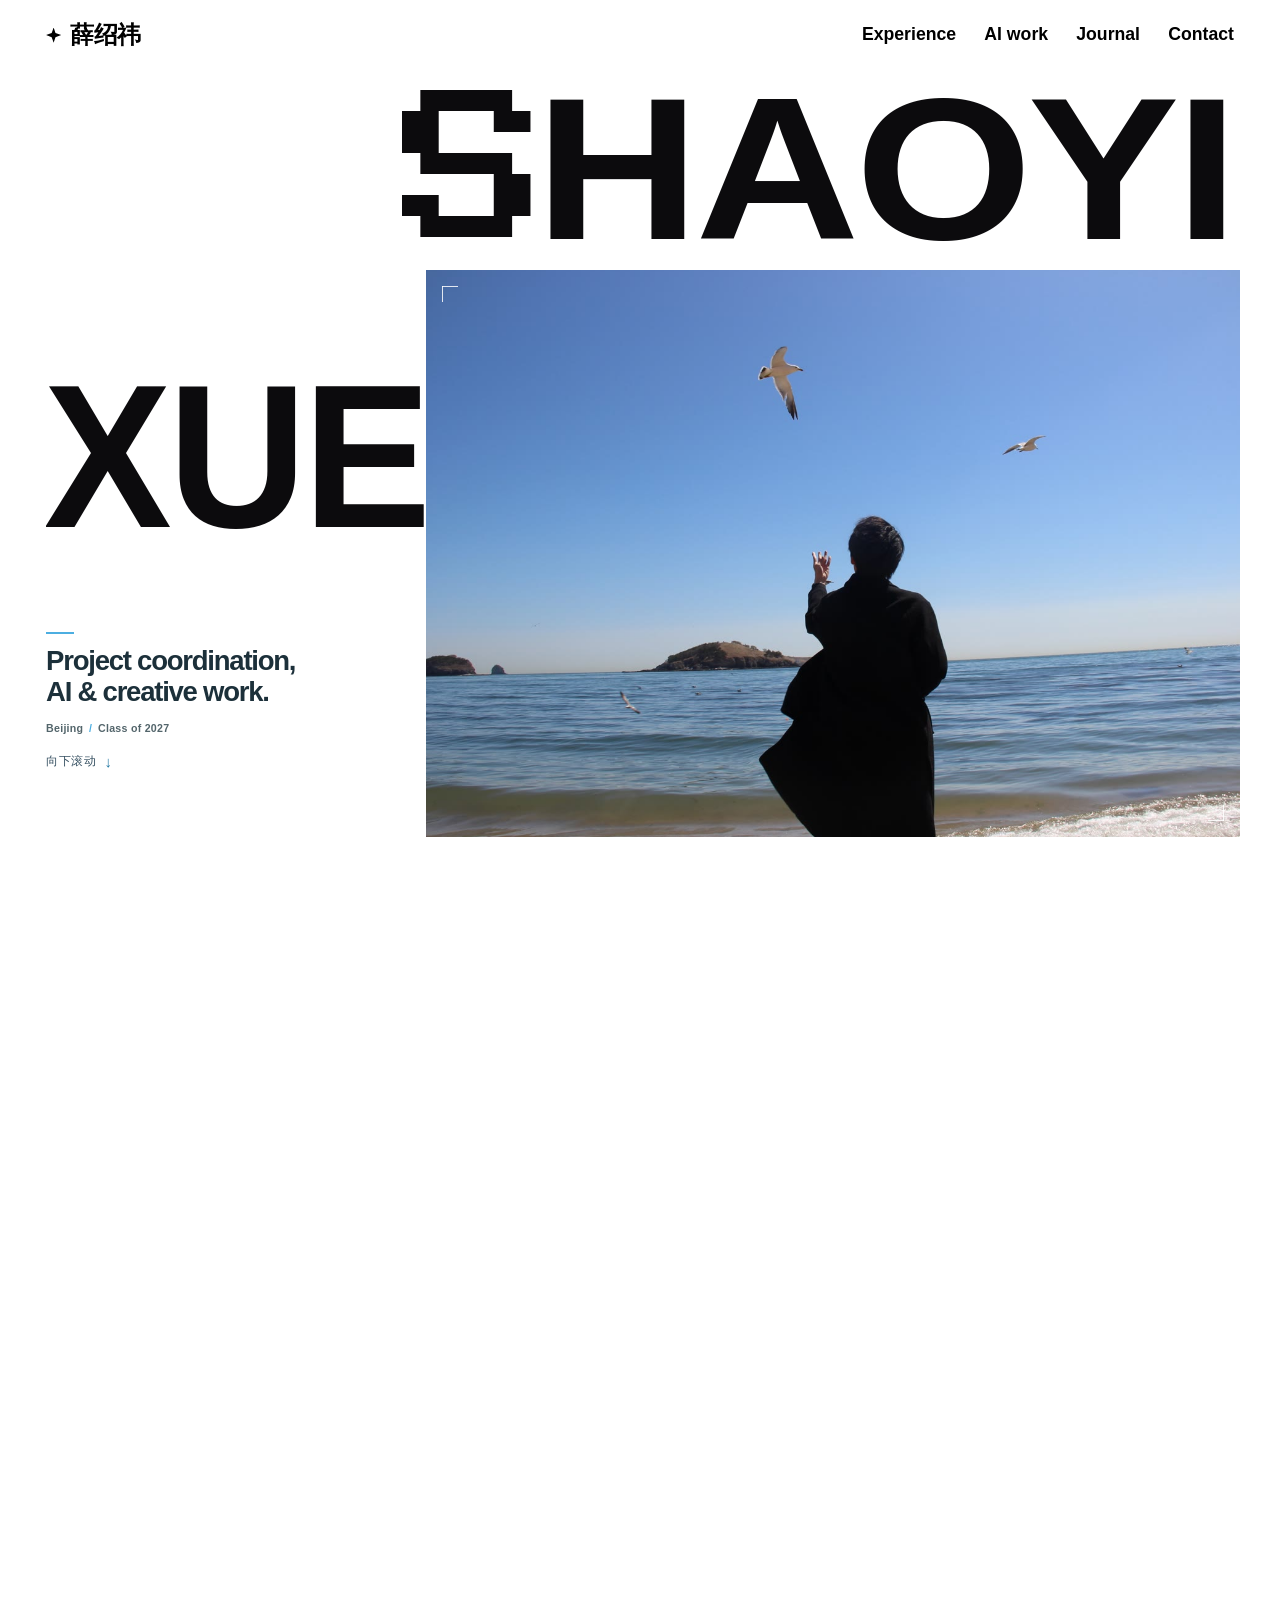
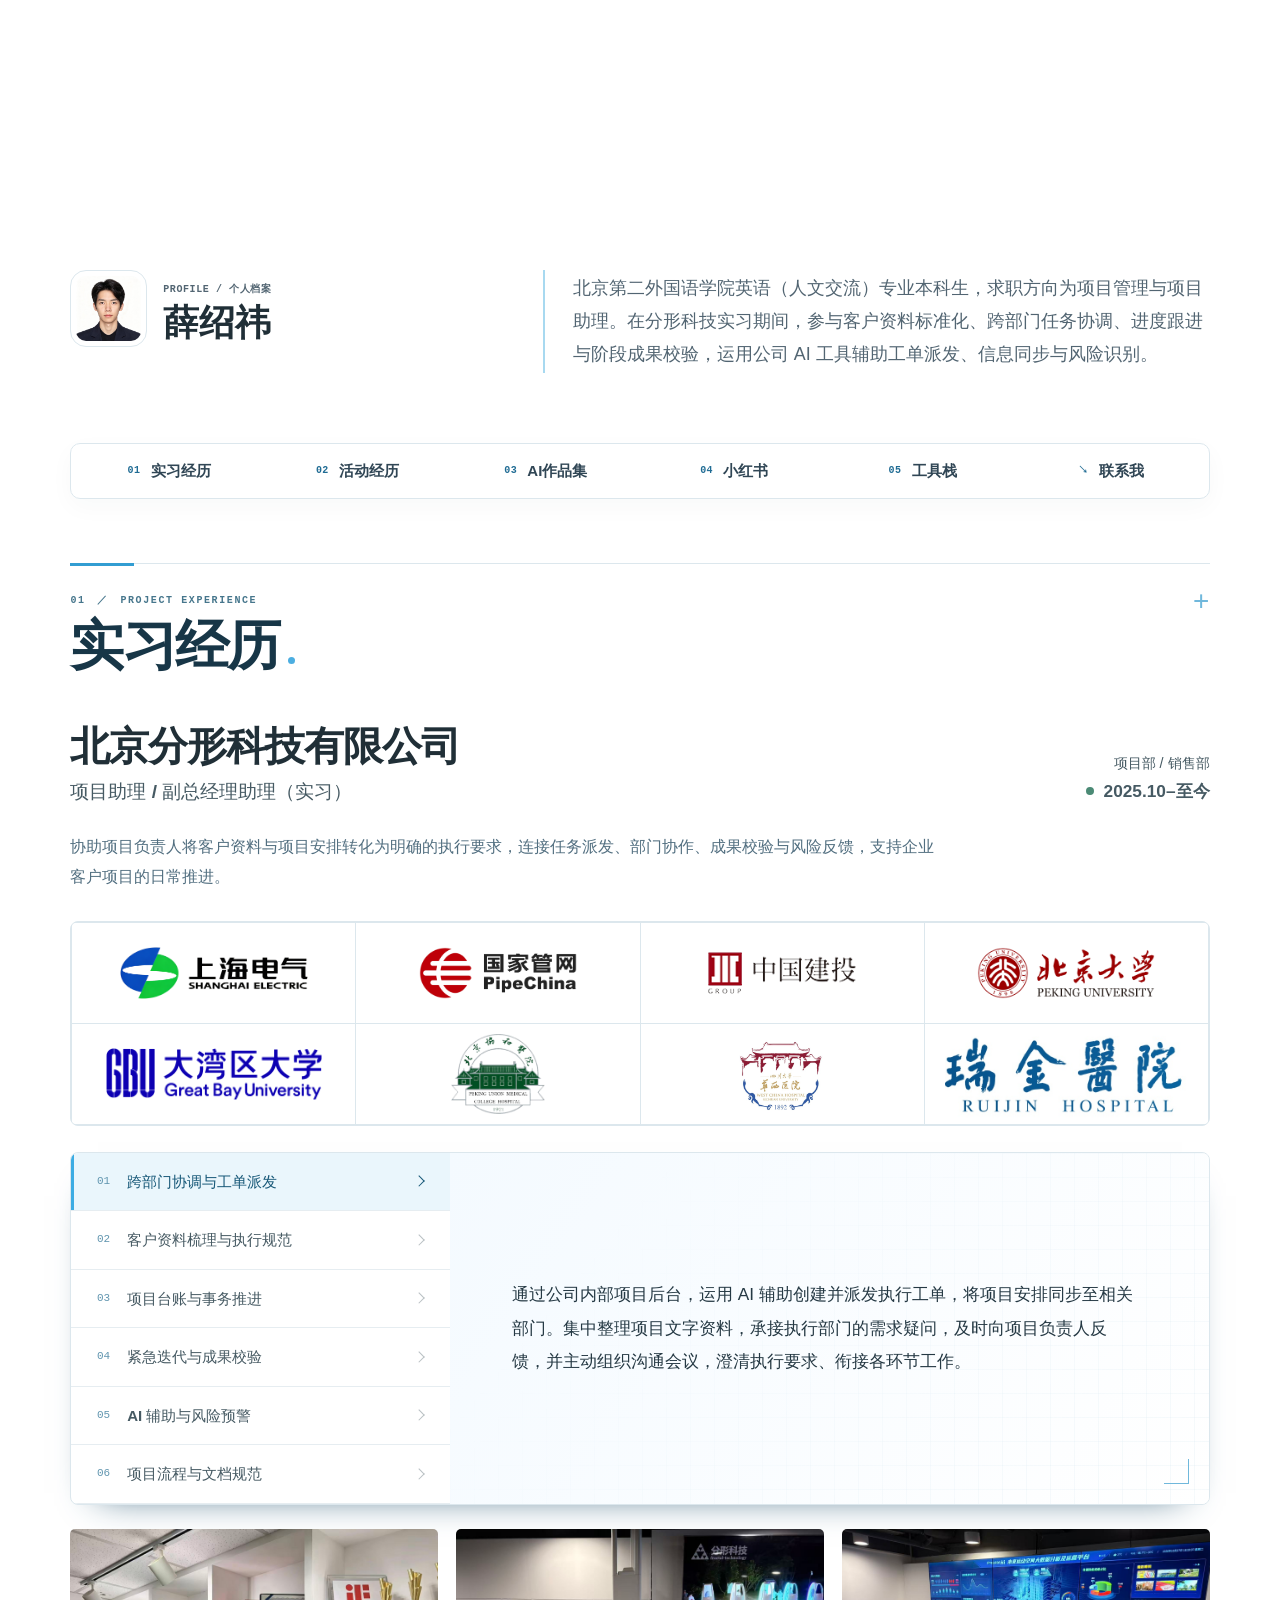
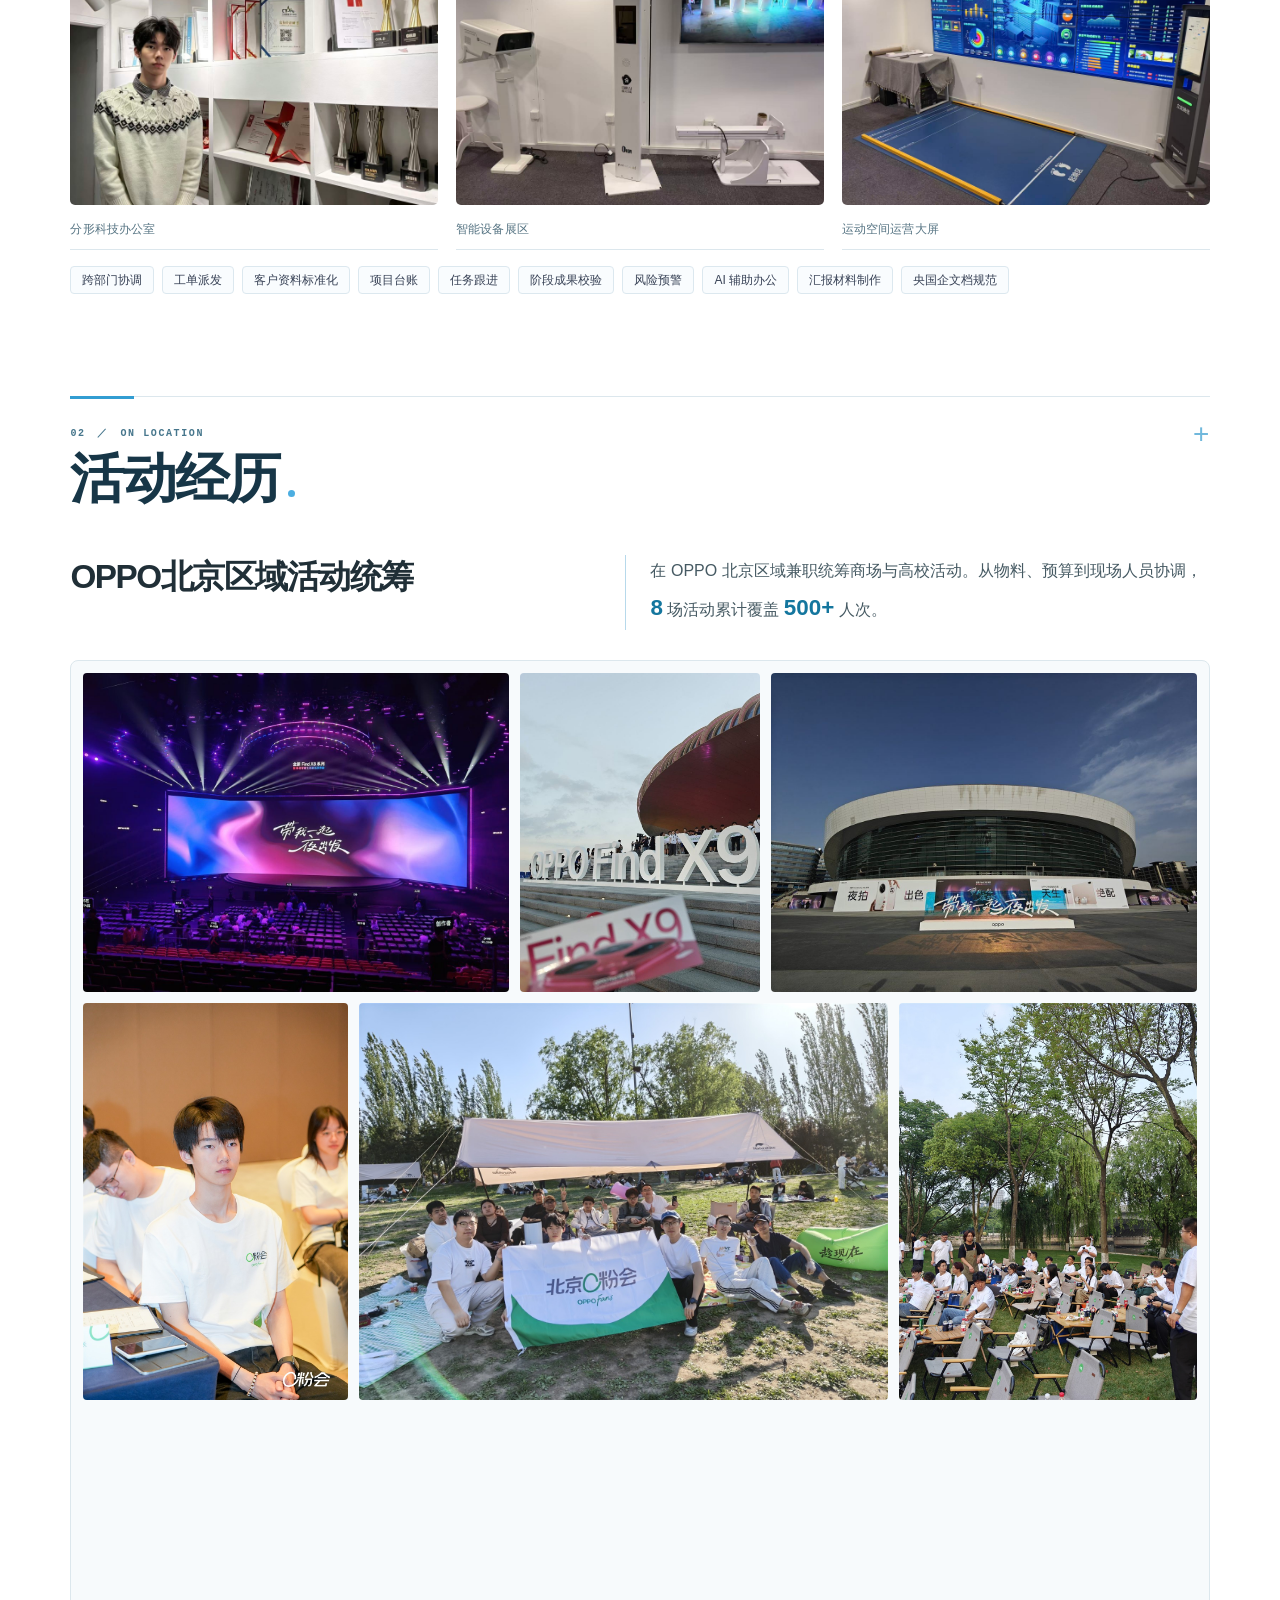
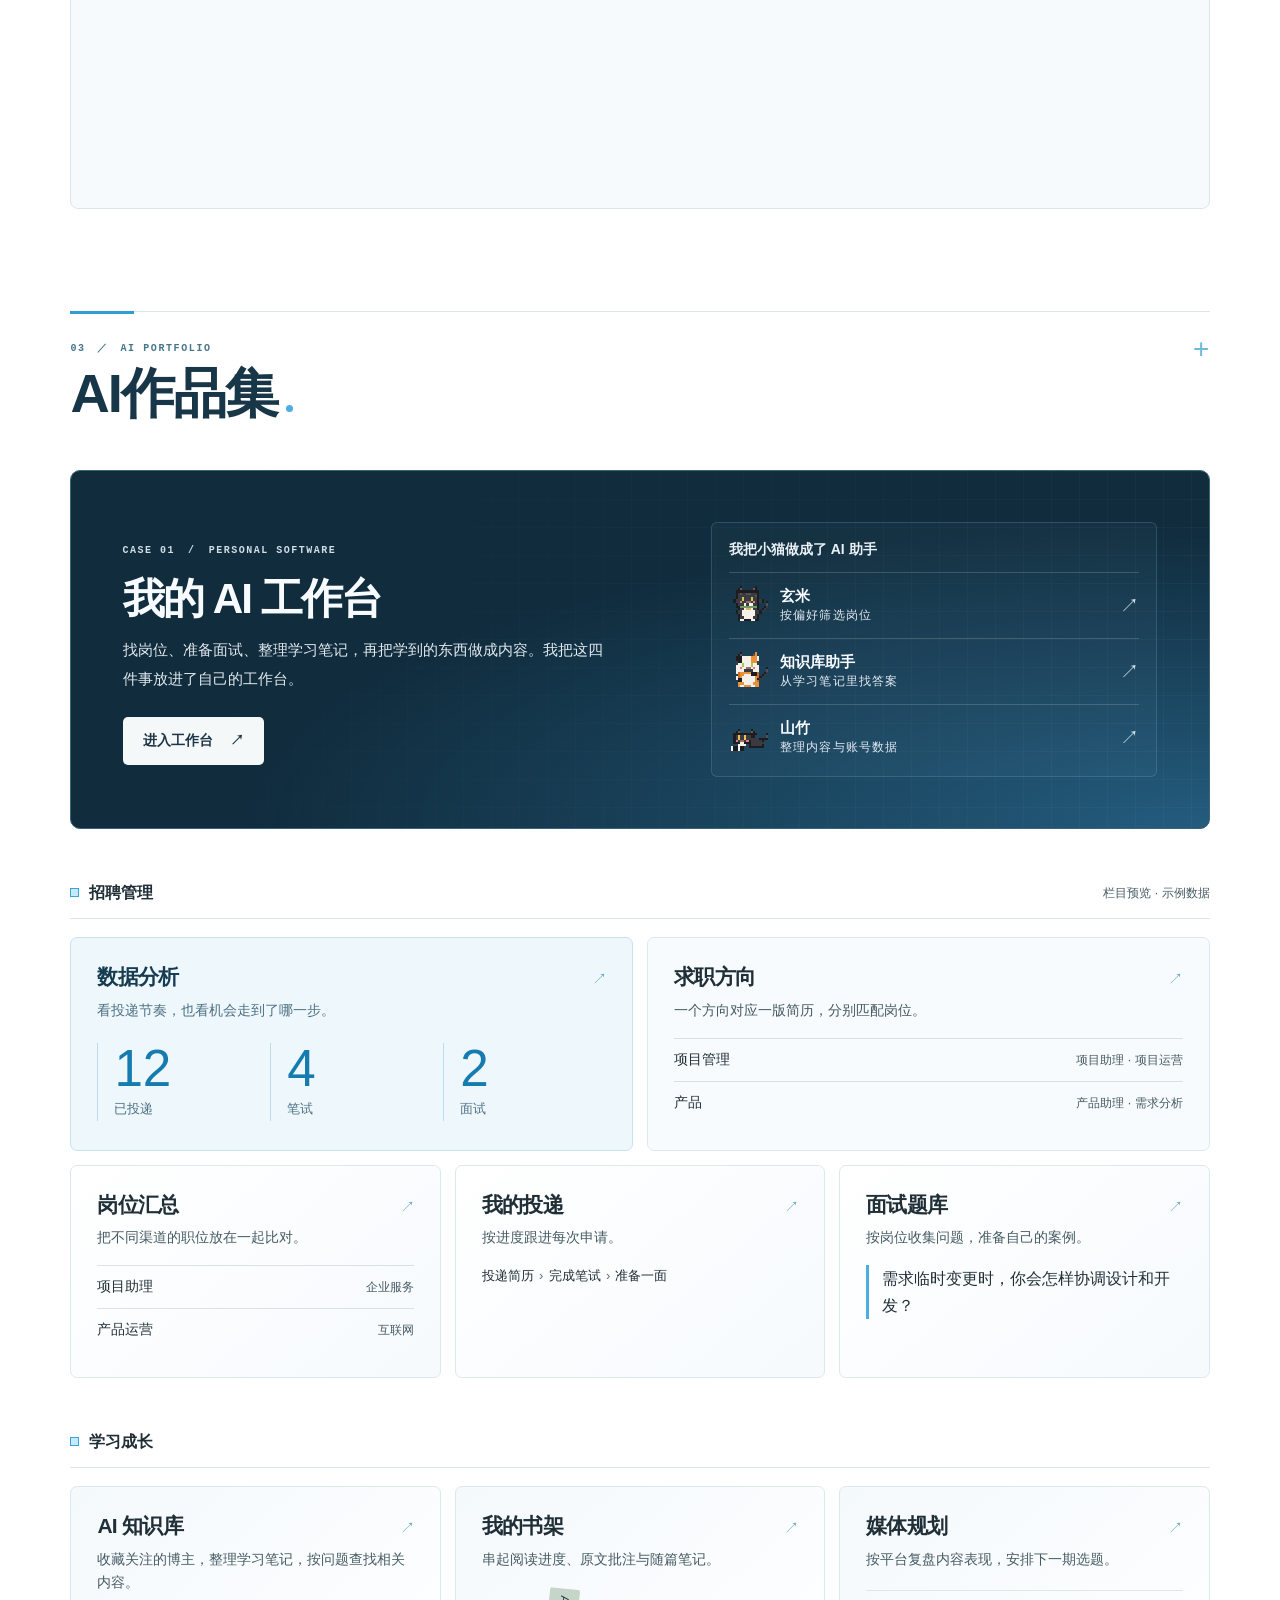
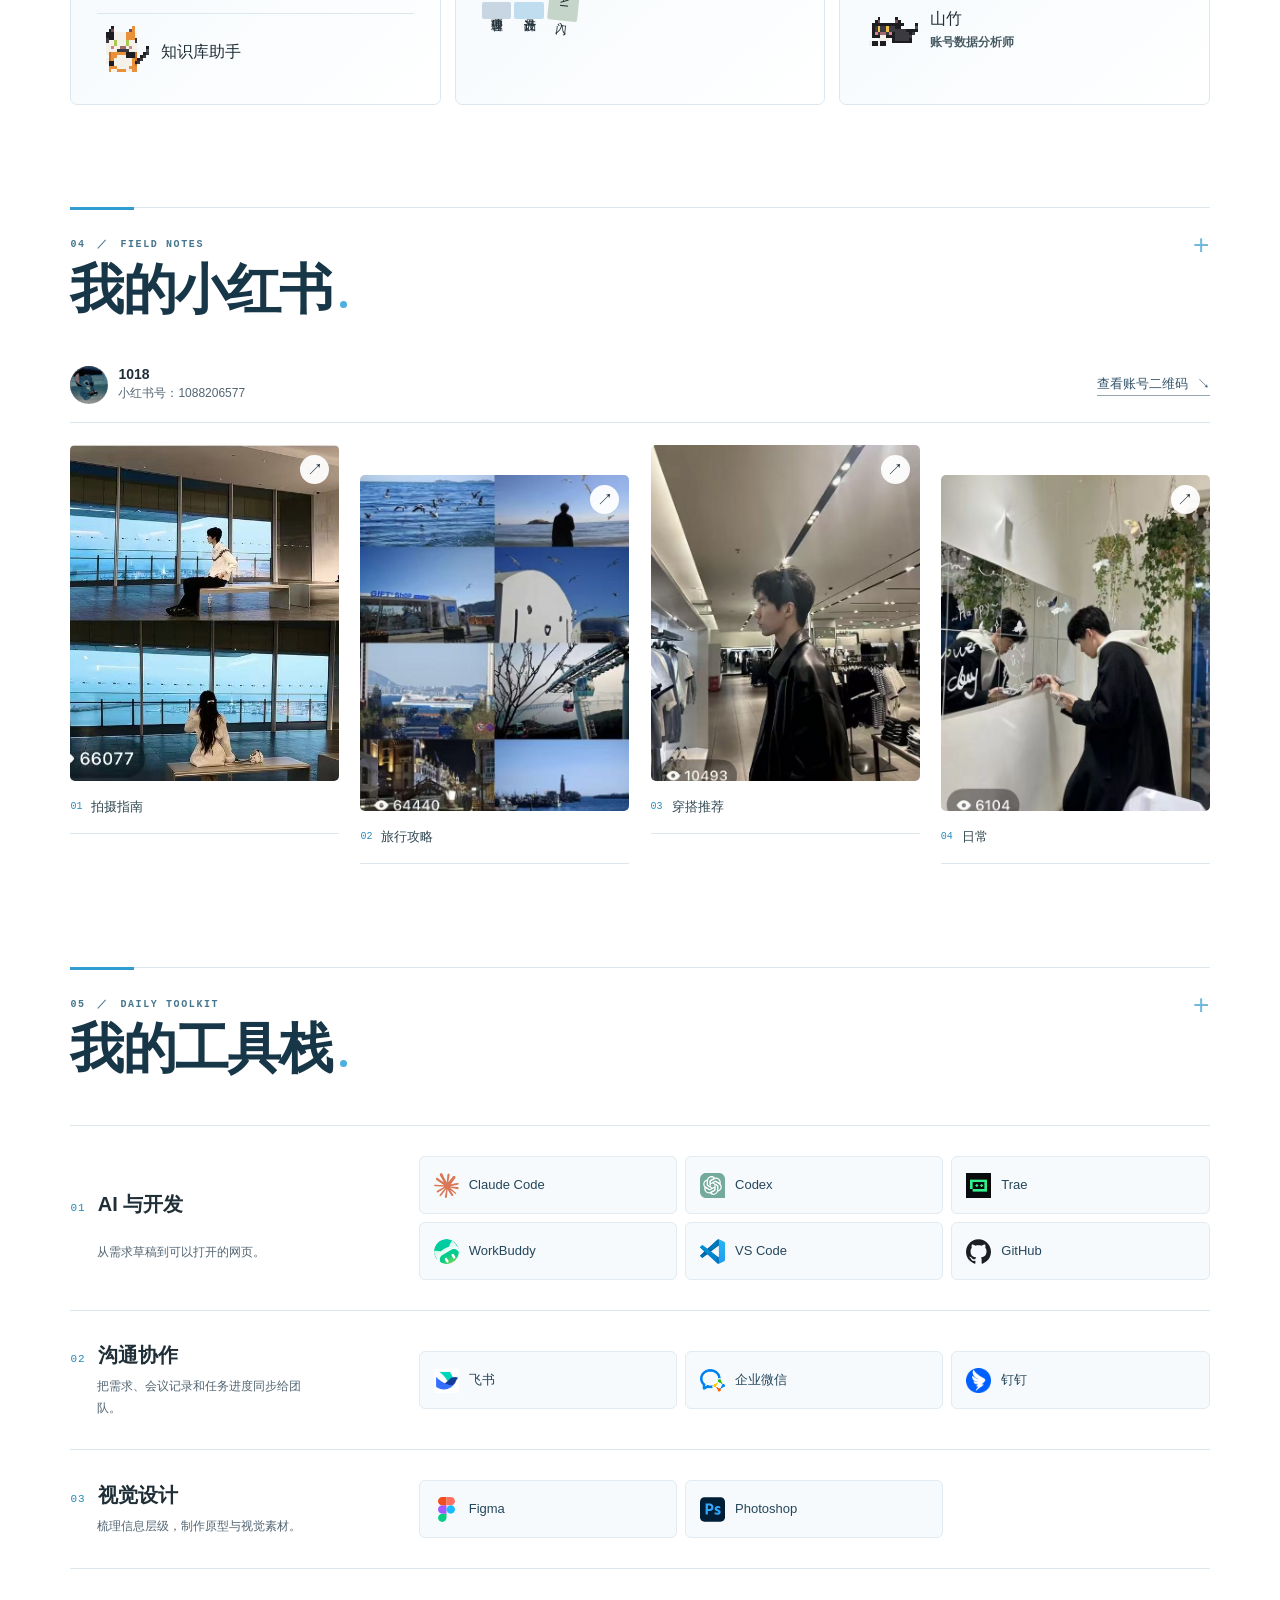
==== commit 2d0a7d53: "Present verified project coordination responsibilities and AI-assisted work" ====
--- a/index.html
+++ b/index.html
@@ -7,7 +7,7 @@
 <link rel="icon" href="assets/folio-mark.svg?v=20261109-sky" type="image/svg+xml">
 <link rel="stylesheet" href="assets/portfolio-edition.css?v=20261109-sky">
 <link rel="stylesheet" href="assets/contact-edition.css?v=20261109-sky">
-<link rel="stylesheet" href="assets/studio-middle.css?v=20261111">
+<link rel="stylesheet" href="assets/studio-middle.css?v=20261111-copy">
 <script defer src="assets/footer-grid.js"></script><script defer src="assets/portfolio-edition.js"></script>
 </head><body>
 <a class="skip-content" href="#profile">跳至个人介绍</a>
@@ -34,7 +34,7 @@
 <main>
   <section class="profile-spread" id="profile" aria-labelledby="profile-title">
     <div class="profile-identity"><img src="assets/avatar.jpg" width="76" height="76" alt="薛绍祎的头像"><div><small>PROFILE / 个人档案</small><h2 id="profile-title">薛绍祎</h2></div></div>
-    <p class="profile-intro">北京第二外国语学院 · 英语（人文交流）本科。正在寻找项目经理、项目助理岗位。在分形科技，我参与需求访谈、原型评审与交付跟进；在自己的工作台里，我用 AI 辅助调研、整理笔记和制作网页。</p>
+    <p class="profile-intro">北京第二外国语学院英语（人文交流）专业本科生，求职方向为项目管理与项目助理。在分形科技实习期间，参与客户资料标准化、跨部门任务协调、进度跟进与阶段成果校验，运用公司 AI 工具辅助工单派发、信息同步与风险识别。</p>
   </section>
   <nav class="chapter-index" aria-label="作品集目录">
     <a href="#work"><span>01</span> <b>实习经历</b><i aria-hidden="true">实习</i></a><a href="#activities"><span>02</span> <b>活动经历</b><i aria-hidden="true">活动</i></a><a href="#lab"><span>03</span> <b>AI作品集</b><i aria-hidden="true">AI 作品</i></a><a href="#media"><span>04</span> <b>小红书</b><i aria-hidden="true">手记</i></a><a href="#tools"><span>05</span> <b>工具栈</b><i aria-hidden="true">工具</i></a><a href="#contact"><span>↘</span> <b>联系我</b><i aria-hidden="true">联系</i></a>
@@ -46,6 +46,7 @@
       <h3><span class="internship-company">北京分形科技有限公司</span><span class="role-divider"> | </span><span class="internship-role">项目助理 / 副总经理助理（实习）</span></h3>
       <p class="internship-date"><span>项目部 / 销售部</span><span class="role-divider"> | </span><span class="internship-period"><time datetime="2025-10">2025.10</time>–至今</span></p>
     </div>
+    <p class="internship-summary">协助项目负责人将客户资料与项目安排转化为明确的执行要求，连接任务派发、部门协作、成果校验与风险反馈，支持企业客户项目的日常推进。</p>
     <div class="project-logos" role="group" aria-label="八个项目的客户标识">
       <img src="assets/logos/sh-electric.png" alt="上海电气" loading="lazy">
       <img src="assets/logos/pipechina.png" alt="国家管网" loading="lazy">
@@ -59,23 +60,23 @@
     <div class="internship-layout">
       <div class="duties" role="group" aria-label="实习职责">
         <input class="duty-choice" type="radio" id="duty-1" name="internship-duty" aria-describedby="duty-story-1" checked>
-        <label for="duty-1">售前支持与需求调研</label>
-        <div class="duty-story" id="duty-story-1"><p>面向上海电气、国家管网、中国建投、北京协和医院、四川华西医院、上海瑞金医院、北京大学、大湾区大学等企业级客户，参与业务调研与需求访谈，梳理业务流程、用户角色与核心痛点，形成需求澄清清单，为售前方案与项目推进提供依据。</p></div>
+        <label for="duty-1">跨部门协调与工单派发</label>
+        <div class="duty-story" id="duty-story-1"><p>通过公司内部项目后台，运用 AI 辅助创建并派发执行工单，将项目安排同步至相关部门。集中整理项目文字资料，承接执行部门的需求疑问，及时向项目负责人反馈，并主动组织沟通会议，澄清执行要求、衔接各环节工作。</p></div>
         <input class="duty-choice" type="radio" id="duty-2" name="internship-duty" aria-describedby="duty-story-2">
-        <label for="duty-2">需求分析与文档输出</label>
-        <div class="duty-story" id="duty-story-2"><p>参与撰写/维护《项目需求规格说明书》，将客户业务诉求转化为功能需求、非功能需求与验收标准，明确项目范围与交付边界，提升需求可理解性与可评审性。</p></div>
+        <label for="duty-2">客户资料梳理与执行规范</label>
+        <div class="duty-story" id="duty-story-2"><p>对客户提交的数万字资料及配套文件进行分类梳理，识别可用于原型制作、图片处理的内容，提取字体、字号等特殊要求。将分散信息整理为规范文档，按项目编号上传至内部平台，供执行部门统一查阅与使用。</p></div>
         <input class="duty-choice" type="radio" id="duty-3" name="internship-duty" aria-describedby="duty-story-3">
-        <label for="duty-3">信息架构与原型设计</label>
-        <div class="duty-story" id="duty-story-3"><p>完成网站/系统信息架构梳理，包括栏目规划、导航层级、页面流程与关键路径设计；输出页面原型并参与评审，推动客户与内部团队快速达成一致。</p></div>
+        <label for="duty-3">项目台账与事务推进</label>
+        <div class="duty-story" id="duty-story-3"><p>承接项目负责人安排的文档整理、调研及汇报 PPT 制作等任务，跟进待办事项落实。将已完成、待执行、预计开展的工作及指标计划整理为项目台账，同步归集客户资料，为项目负责人掌握工作进展与后续安排提供依据。</p></div>
         <input class="duty-choice" type="radio" id="duty-4" name="internship-duty" aria-describedby="duty-story-4">
-        <label for="duty-4">跨部门协同与交付跟进</label>
-        <div class="duty-story" id="duty-story-4"><p>作为需求侧接口人对接 UI、开发、测试及销售团队，跟进设计稿、开发排期、问题清单与交付节点，推动问题闭环，保障项目按计划推进。</p></div>
+        <label for="duty-4">紧急迭代与成果校验</label>
+        <div class="duty-story" id="duty-story-4"><p>针对客户提出的紧急迭代要求，在阶段成果提交前，提前核对原型等产出与客户要求的一致性，整理需确认或调整的问题。提交客户确认后，衔接后续执行环节，将成果校验与确认落实到项目推进过程中。</p></div>
         <input class="duty-choice" type="radio" id="duty-5" name="internship-duty" aria-describedby="duty-story-5">
-        <label for="duty-5">副总助理与项目统筹</label>
-        <div class="duty-story" id="duty-story-5"><p>协助副总经理进行项目信息汇总、会议纪要、任务拆解与进度督办，协调跨部门资源，提升内部沟通与执行效率。</p></div>
+        <label for="duty-5">AI 辅助与风险预警</label>
+        <div class="duty-story" id="duty-story-5"><p>熟练运用公司 AI 大模型工具辅助梳理项目细节、同步执行信息，及时回收并审核各部门的阶段成果。识别项目推进中的异常与执行问题，向项目负责人预警并反馈具体情况，为后续协调与处理提供依据。</p></div>
         <input class="duty-choice" type="radio" id="duty-6" name="internship-duty" aria-describedby="duty-story-6">
-        <label for="duty-6">行业与客户理解</label>
-        <div class="duty-story" id="duty-story-6"><p>服务客户覆盖高端制造、能源管网、金融投资、医疗、高校等行业，积累企业级项目在合规、安全、体验与多角色协作方面的理解。</p></div>
+        <label for="duty-6">项目流程与文档规范</label>
+        <div class="duty-story" id="duty-story-6"><p>熟悉公司内部项目流转流程、项目负责人的工作方式与信息同步要求，能够配合不同环节推进具体任务。掌握央国企项目常用文档的格式规范，并应用于资料整理、台账维护与汇报材料制作。</p></div>
       </div>
       <div class="internship-photos">
         <figure><a class="office-photo" href="assets/fractal-portrait.jpg" aria-label="放大：在公司办公室的留影"><img src="assets/fractal-portrait.jpg" alt="在公司办公室的留影" width="1707" height="1280" loading="lazy"></a><figcaption>分形科技办公室</figcaption></figure>
@@ -83,7 +84,7 @@
         <figure><a class="office-photo" href="assets/fractal-screen.jpg" aria-label="放大：运动空间运营平台的数据可视化大屏"><img src="assets/fractal-screen.jpg" alt="运动空间运营平台的数据可视化大屏" width="1707" height="1280" loading="lazy"></a><figcaption>运动空间运营大屏</figcaption></figure>
       </div>
     </div>
-    <div class="internship-skills"><ul aria-label="核心能力"><li>需求分析</li><li>售前支持</li><li>信息架构</li><li>原型设计</li><li>项目跟进</li><li>跨部门协作</li><li>客户沟通</li><li>交付管理</li><li>会议纪要</li><li>任务督办</li></ul></div>
+    <div class="internship-skills"><ul aria-label="核心能力"><li>跨部门协调</li><li>工单派发</li><li>客户资料标准化</li><li>项目台账</li><li>任务跟进</li><li>阶段成果校验</li><li>风险预警</li><li>AI 辅助办公</li><li>汇报材料制作</li><li>央国企文档规范</li></ul></div>
   </article>
 </section>
 <section id="activities" aria-labelledby="activities-title">
--- a/assets/studio-middle.css
+++ b/assets/studio-middle.css
@@ -14,6 +14,7 @@
 .chapter-index a { border-radius:6px; }
 .chapter-index a[aria-current="location"] { color:#17668d; background:#edf7fc; box-shadow:inset 0 -2px #48a9d8; }
 .internship-byline { padding-bottom:8px; }
+.internship-summary { max-width:54em; margin:18px 0 0; color:#526f80; font-size:clamp(14px,1.25vw,17px); line-height:1.85; }
 .internship-company { letter-spacing:-.025em; }
 .project-logos { gap:1px; padding:1px; border:1px solid var(--studio-line); border-radius:8px; background:var(--studio-line); overflow:hidden; }
 .project-logos > img,.project-logos > .hospital-logo { height:100px; padding:24px 20px; background:white; box-sizing:border-box; }
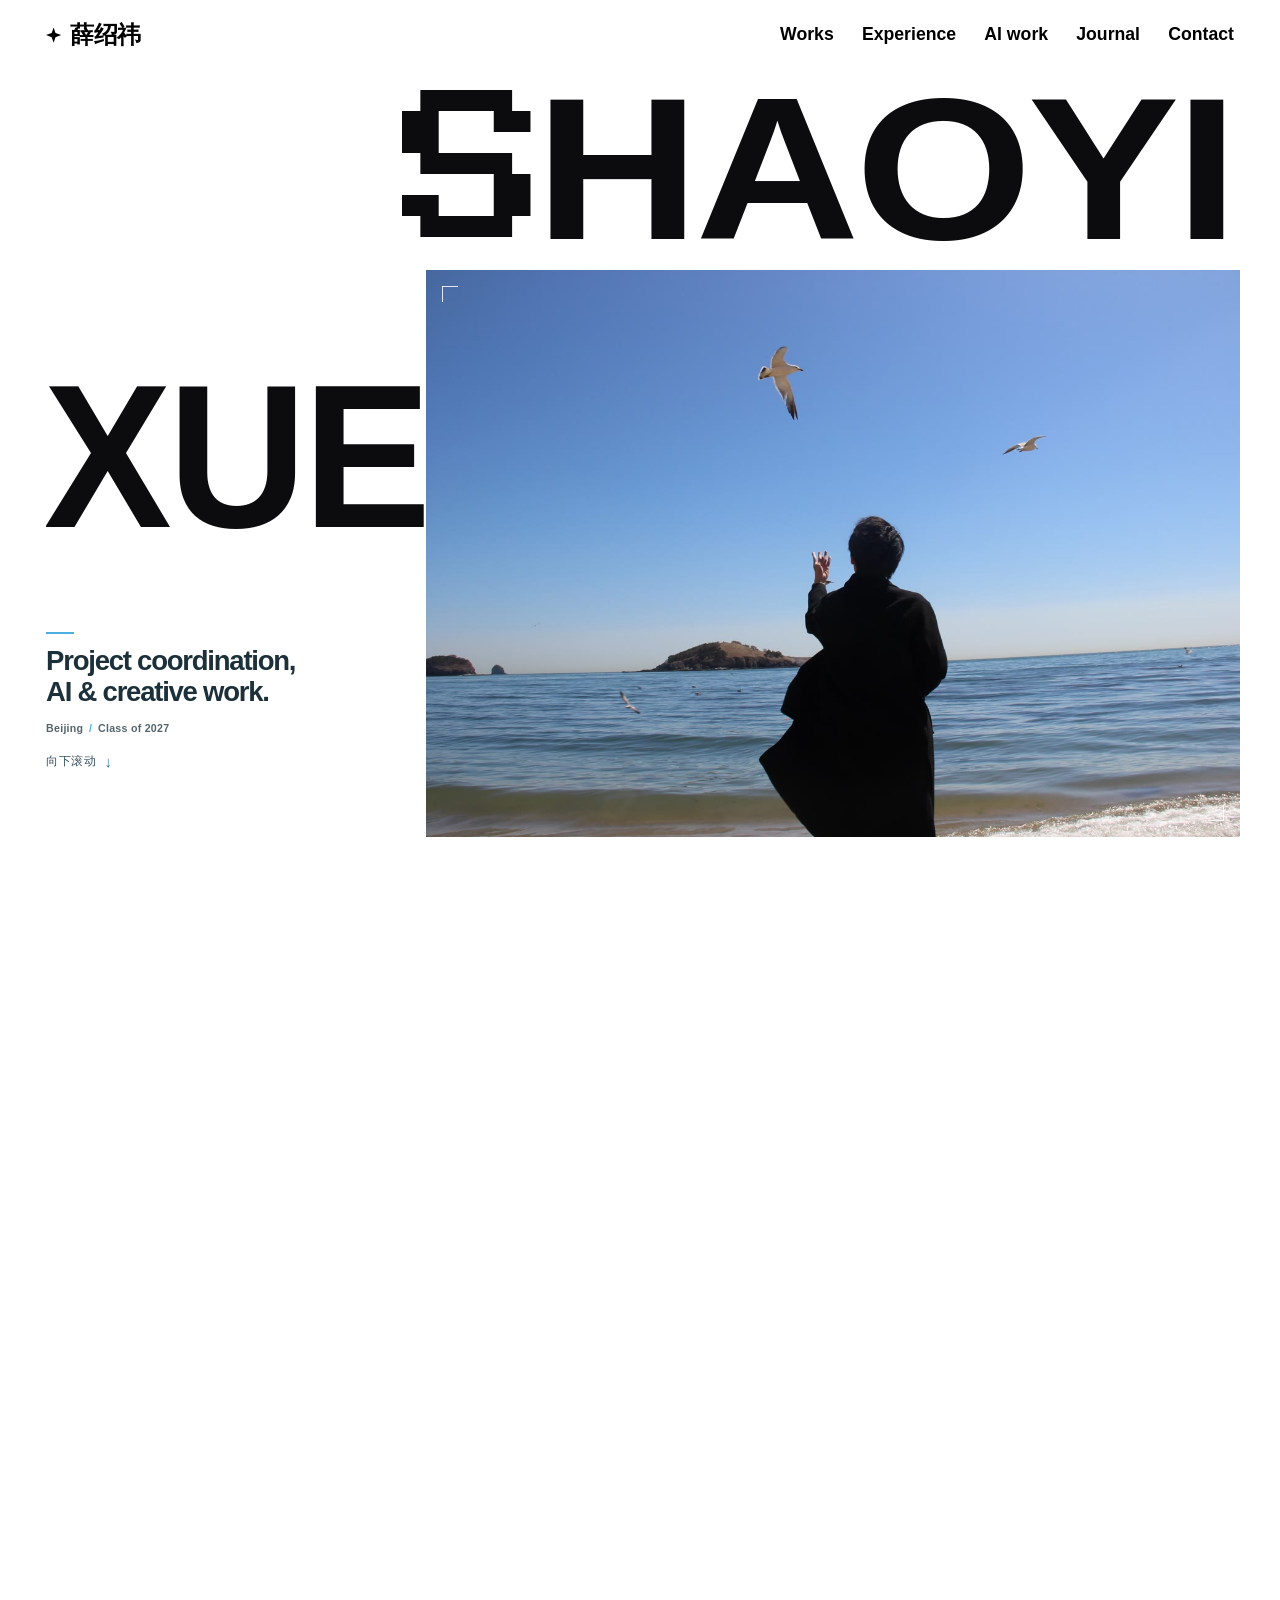
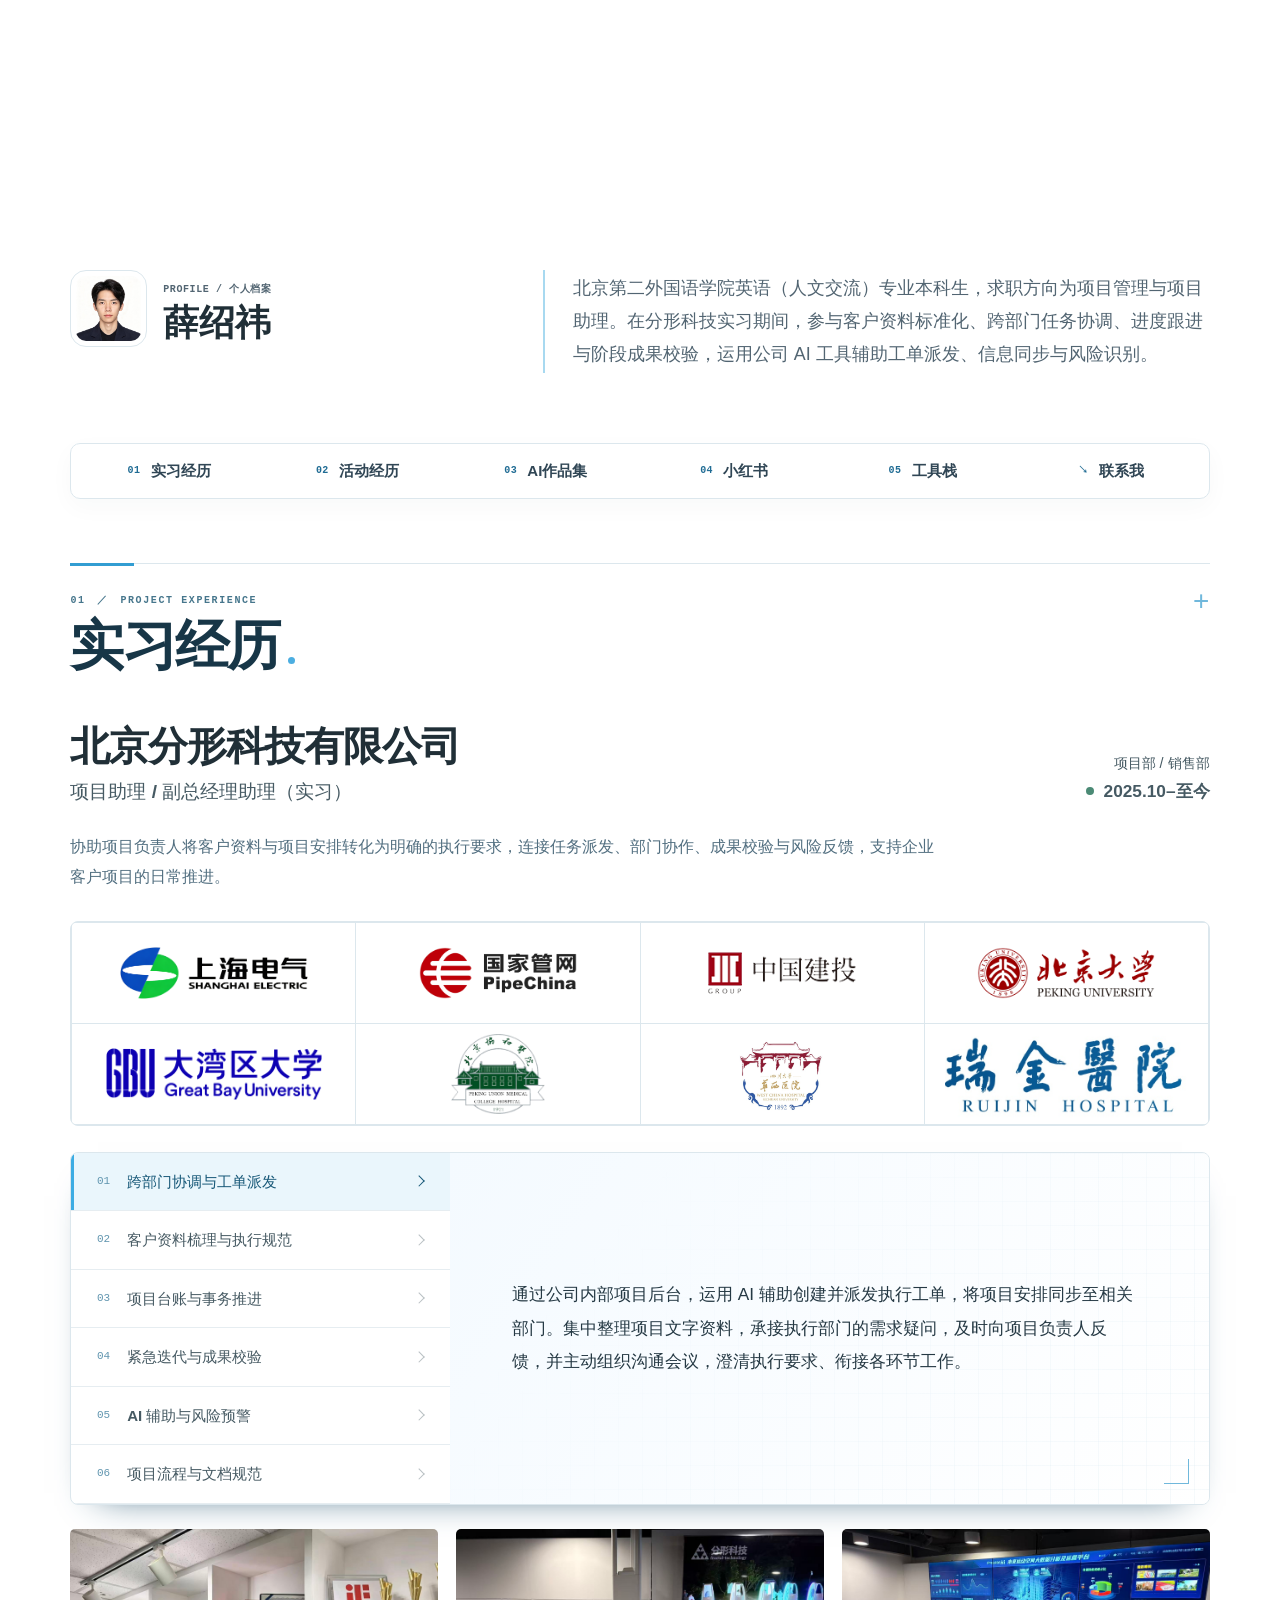
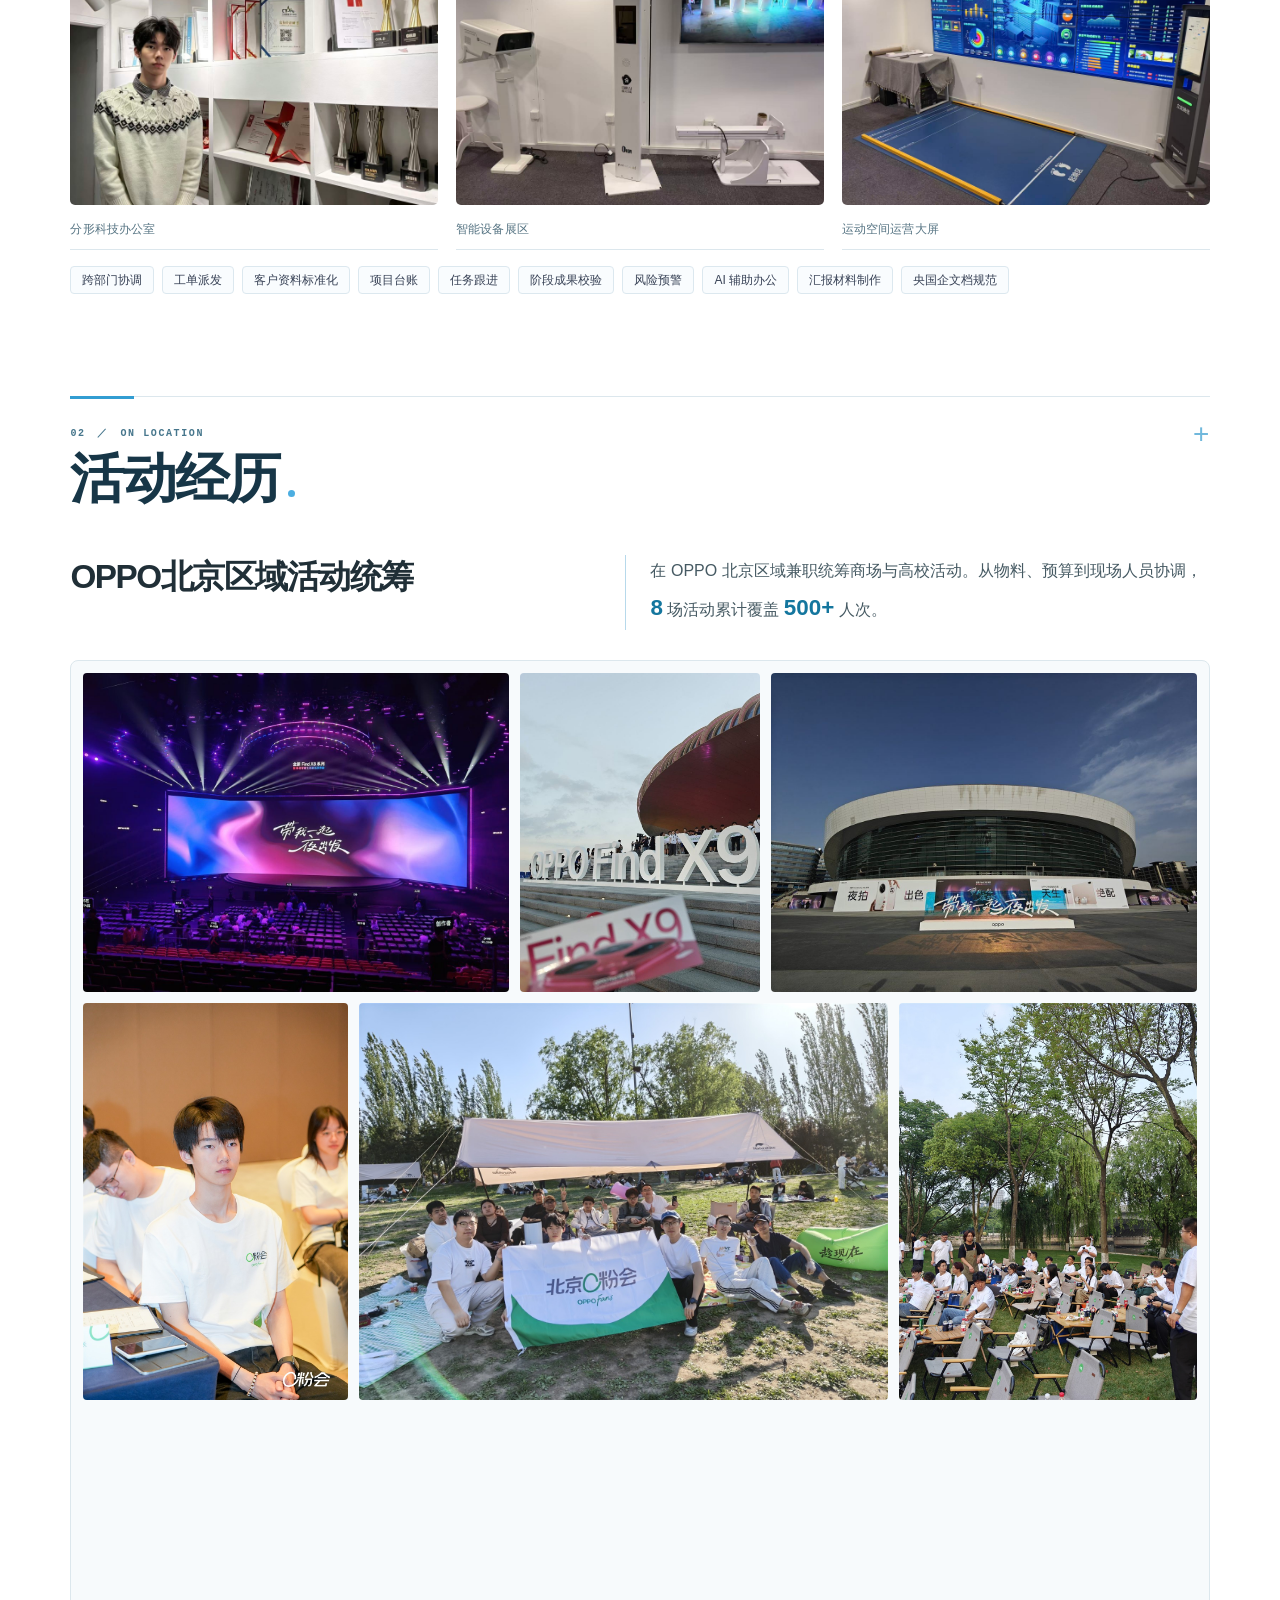
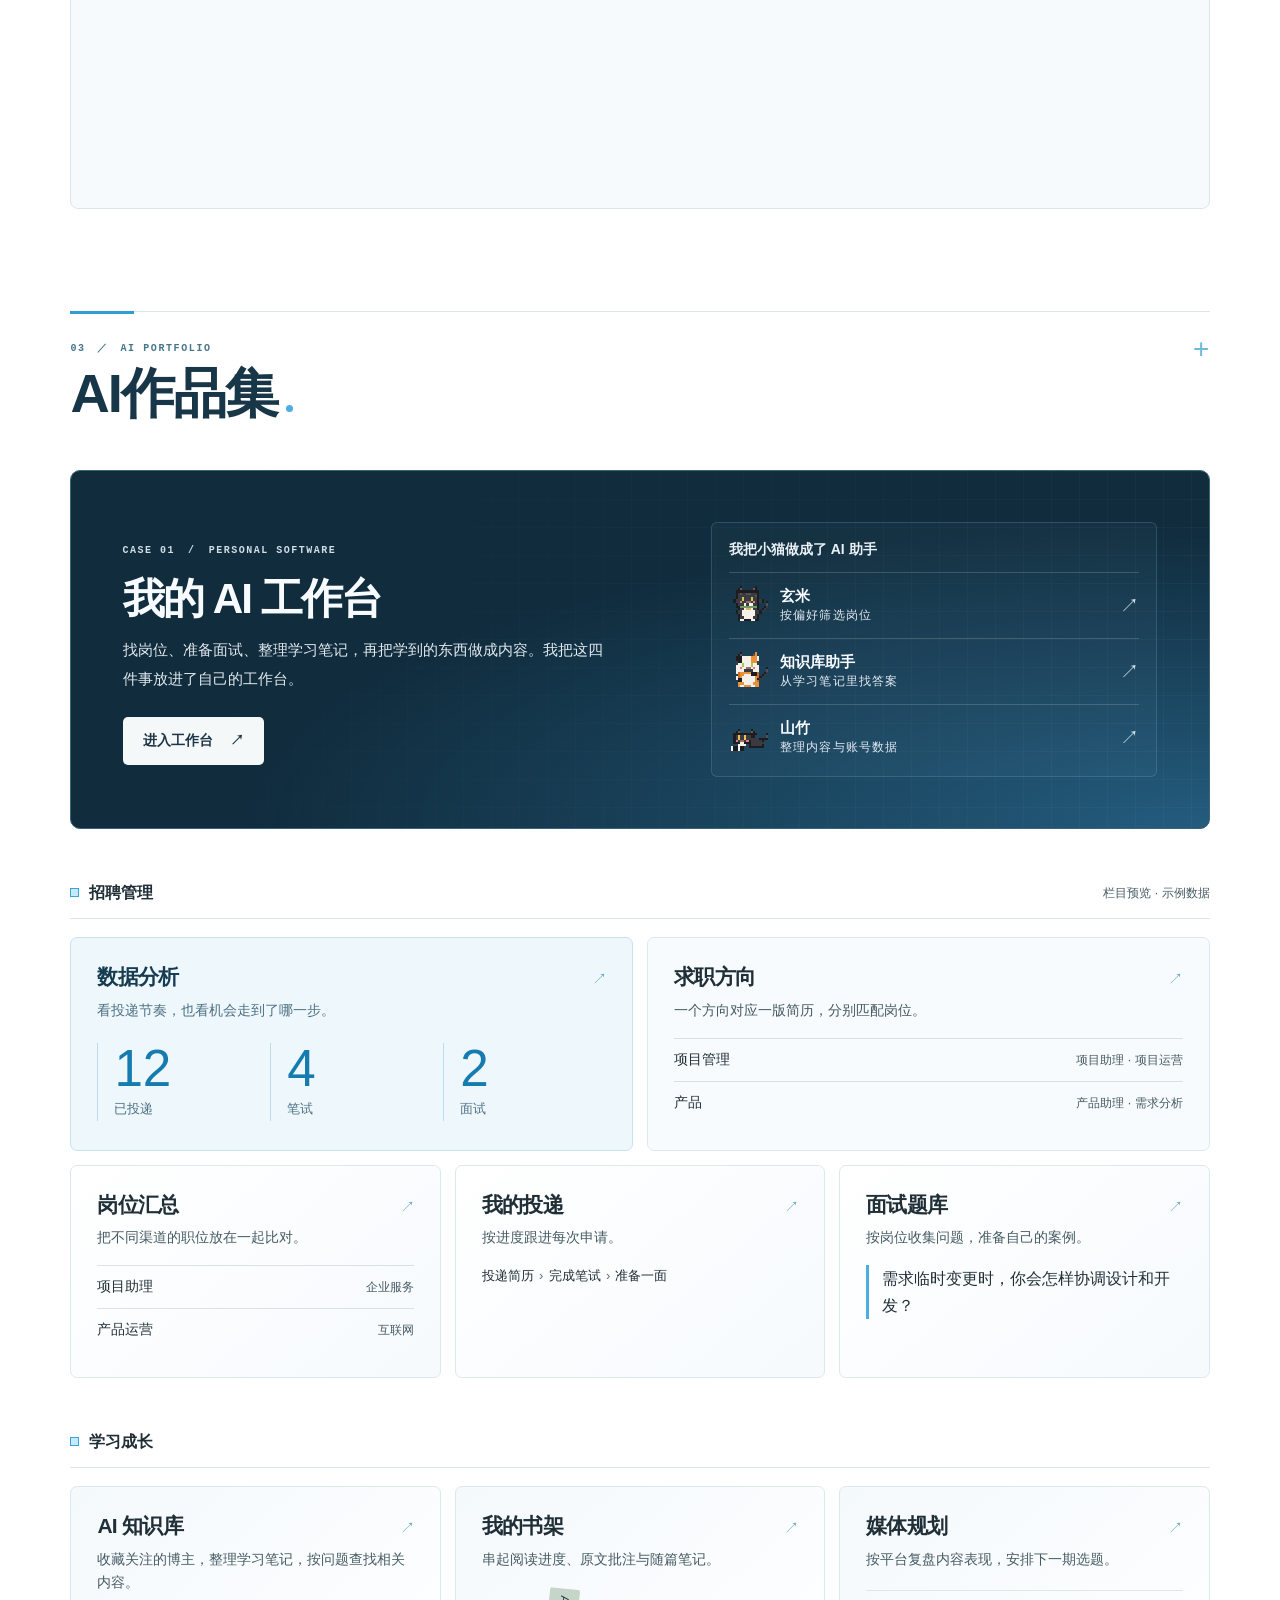
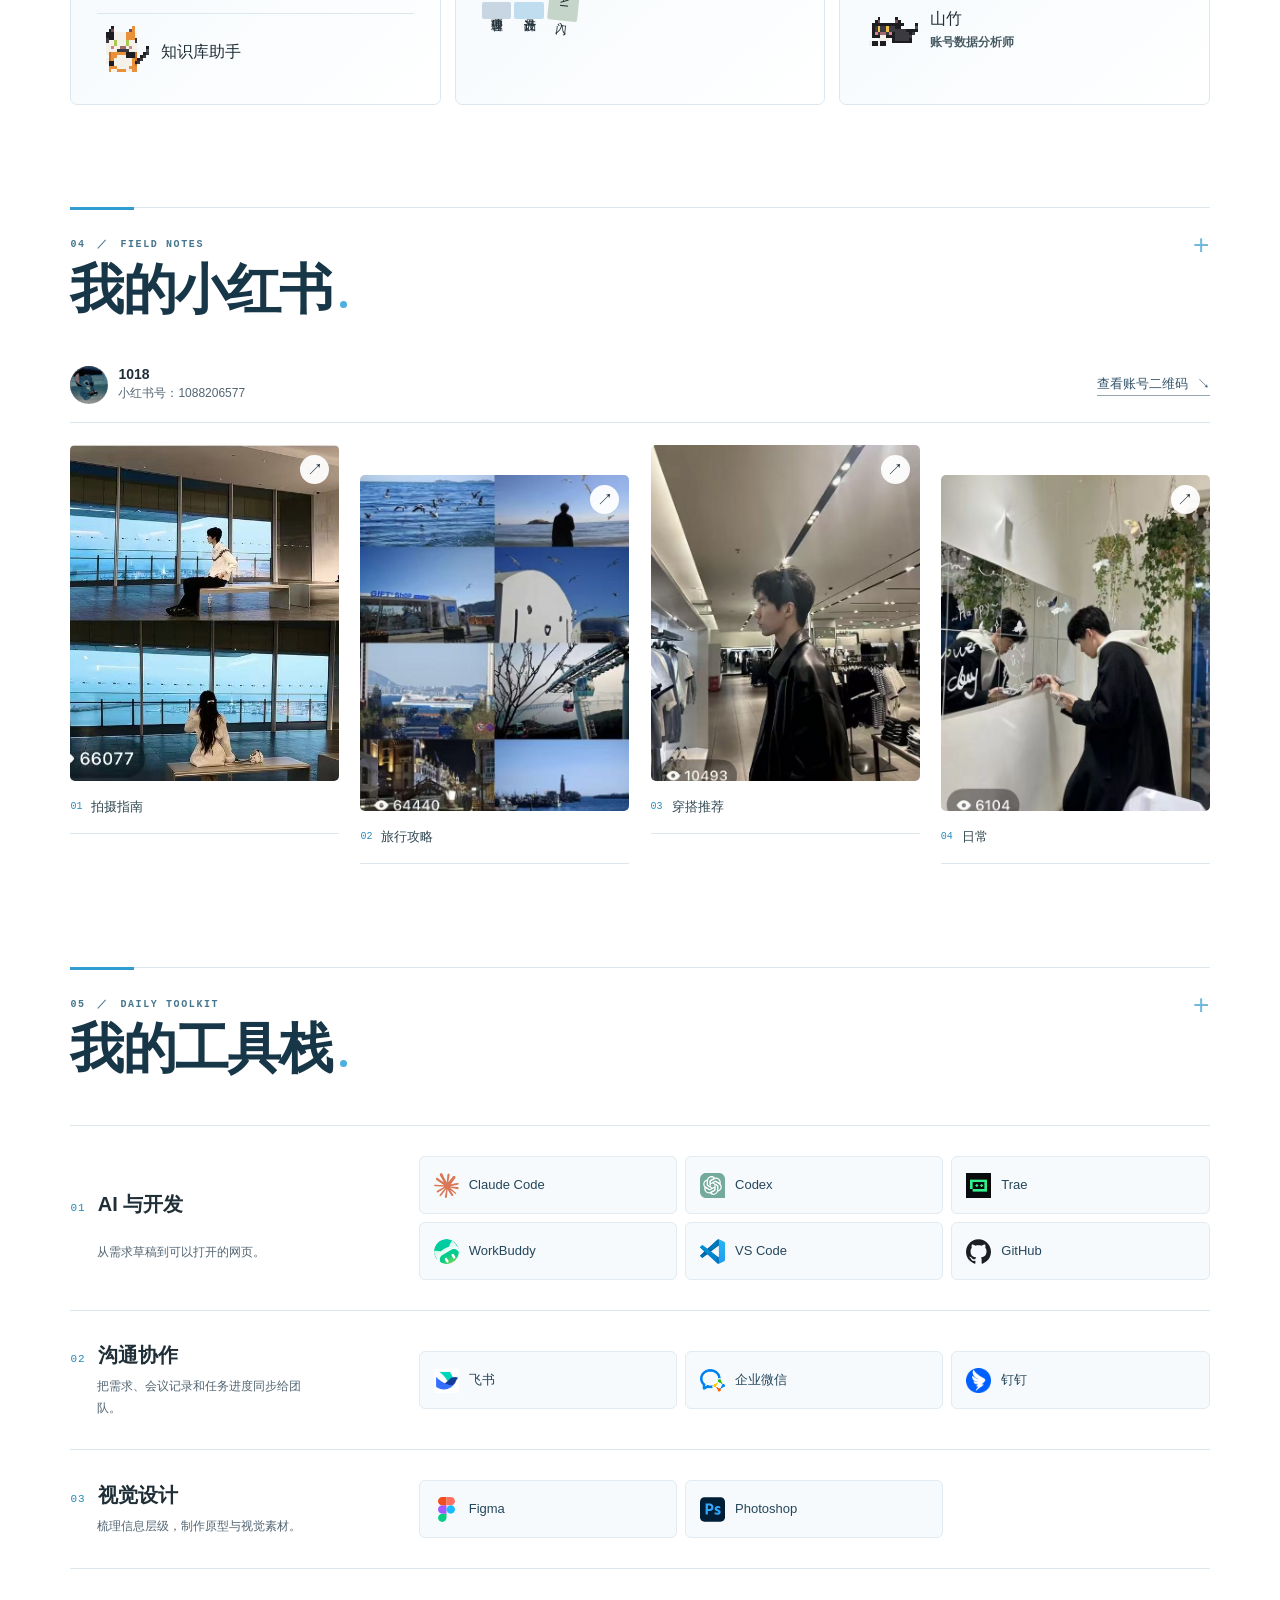
==== commit 60910c0c: "Update home navigation for works" ====
--- a/index.html
+++ b/index.html
@@ -15,7 +15,7 @@
   <div class="name-stage">
     <nav class="name-nav" aria-label="首页导航">
       <a class="name-brand" href="#top" aria-label="薛绍祎，首页">薛绍祎</a>
-      <div lang="en"><a href="#work">Experience</a><a href="#lab">AI work</a><a href="#media">Journal</a><a href="#contact">Contact</a></div>
+      <div lang="en"><a href="works/">Works</a><a href="#work">Experience</a><a href="#lab">AI work</a><a href="#media">Journal</a><a href="#contact">Contact</a></div>
     </nav>
     <div class="name-visual" aria-hidden="true">
       <img src="assets/sea-hero.jpg" alt="" fetchpriority="high" class="hero-still">
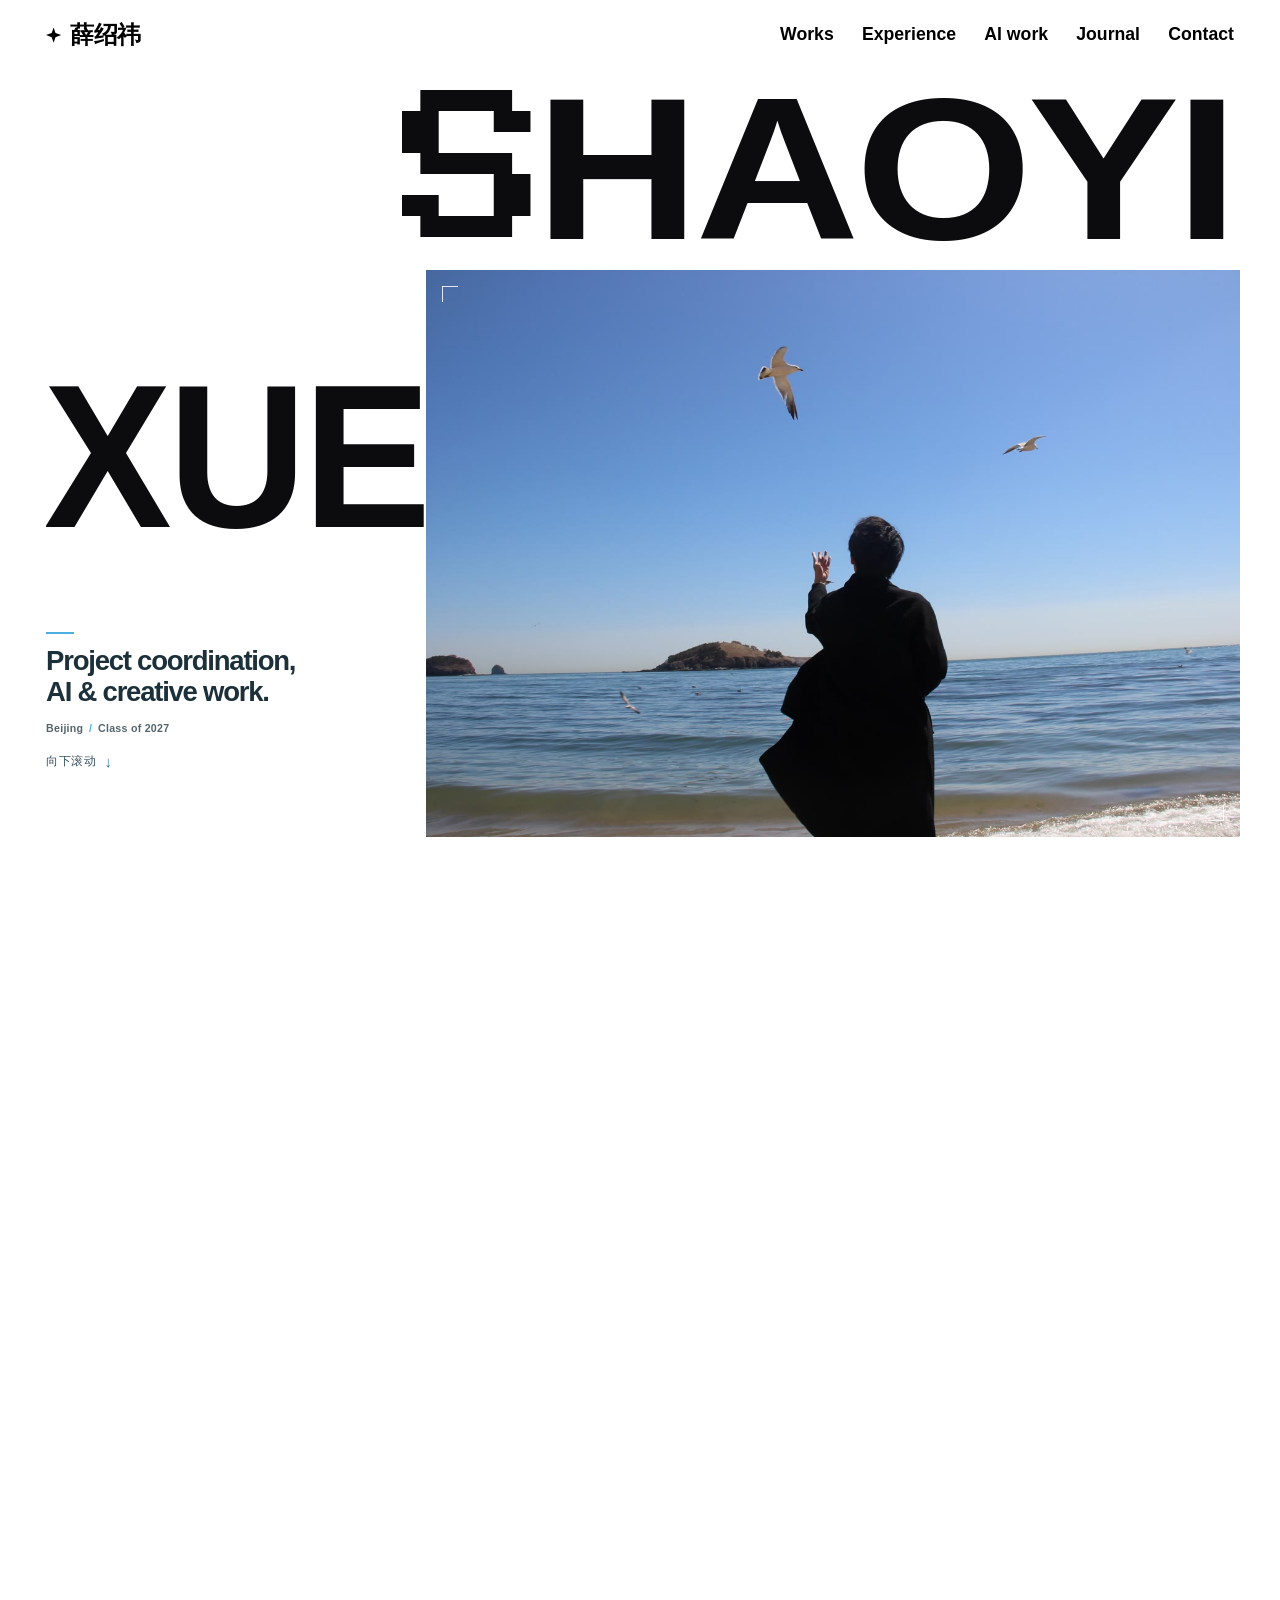
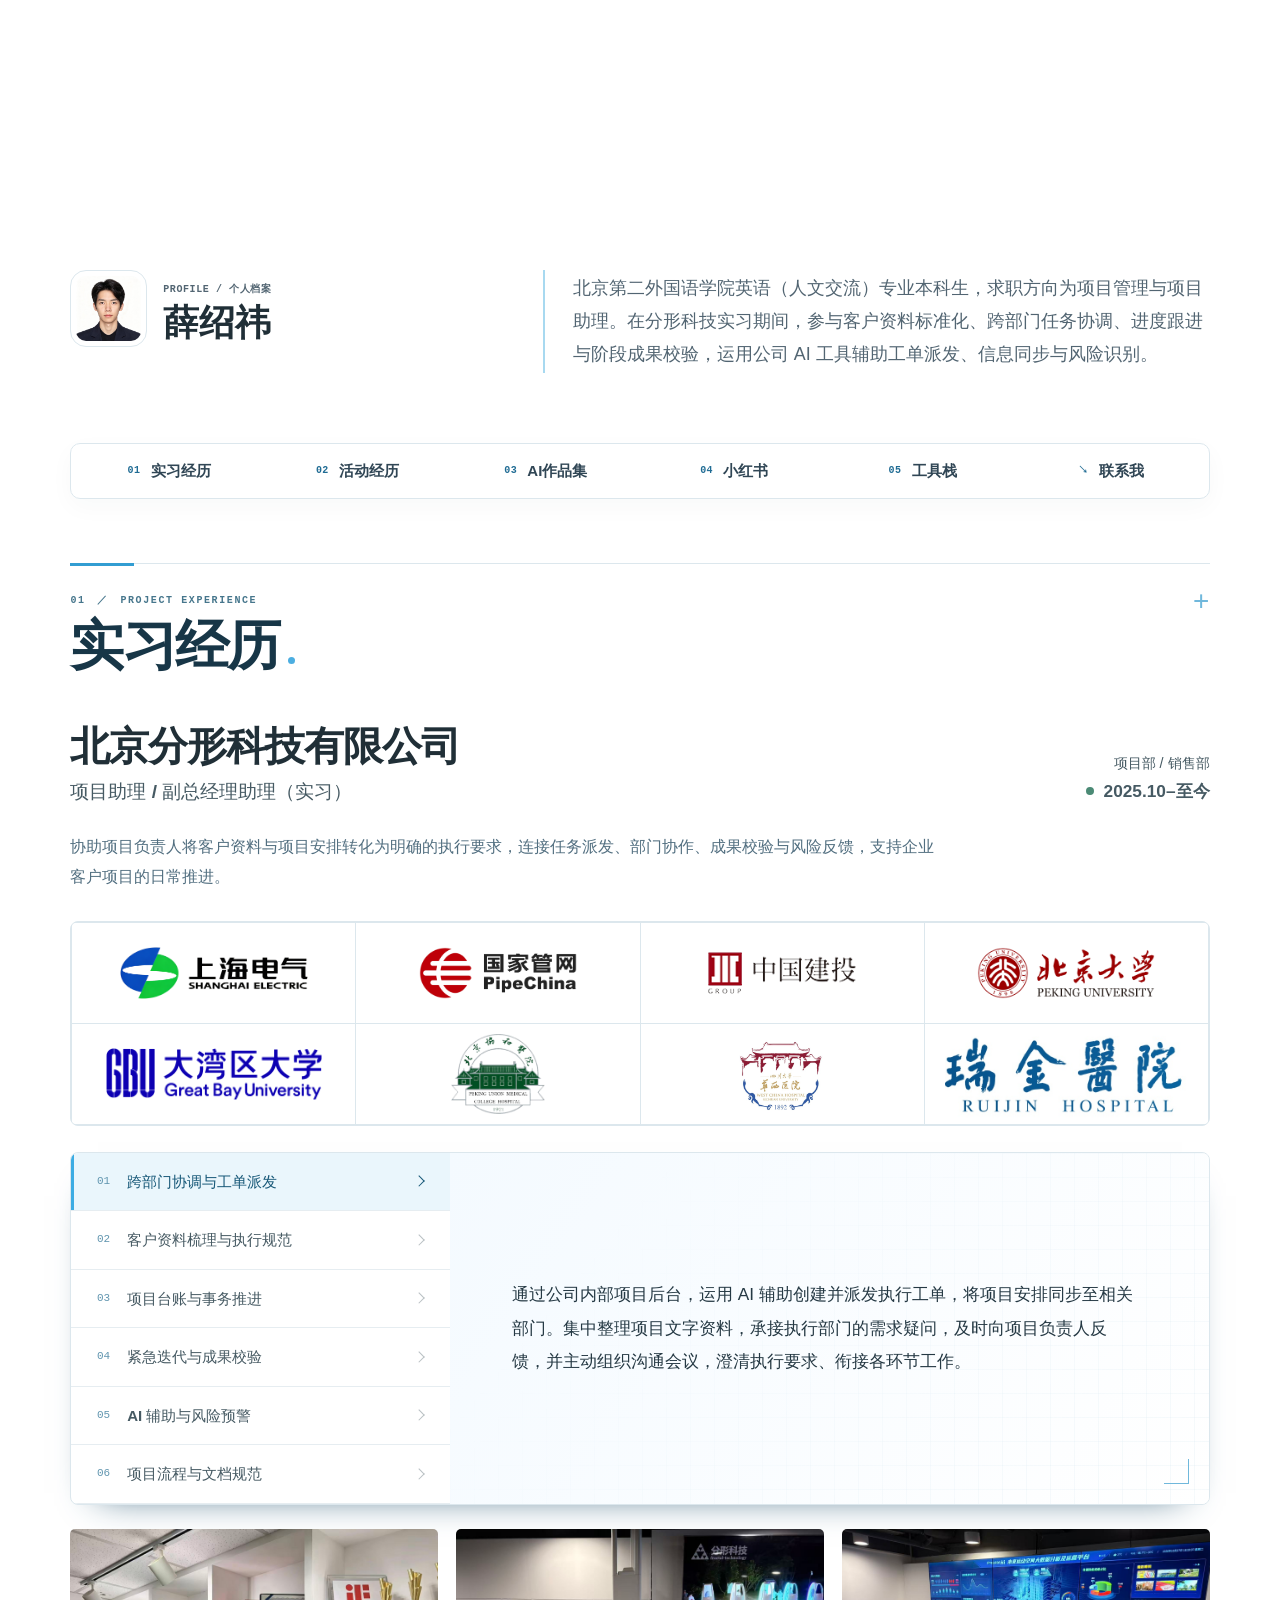
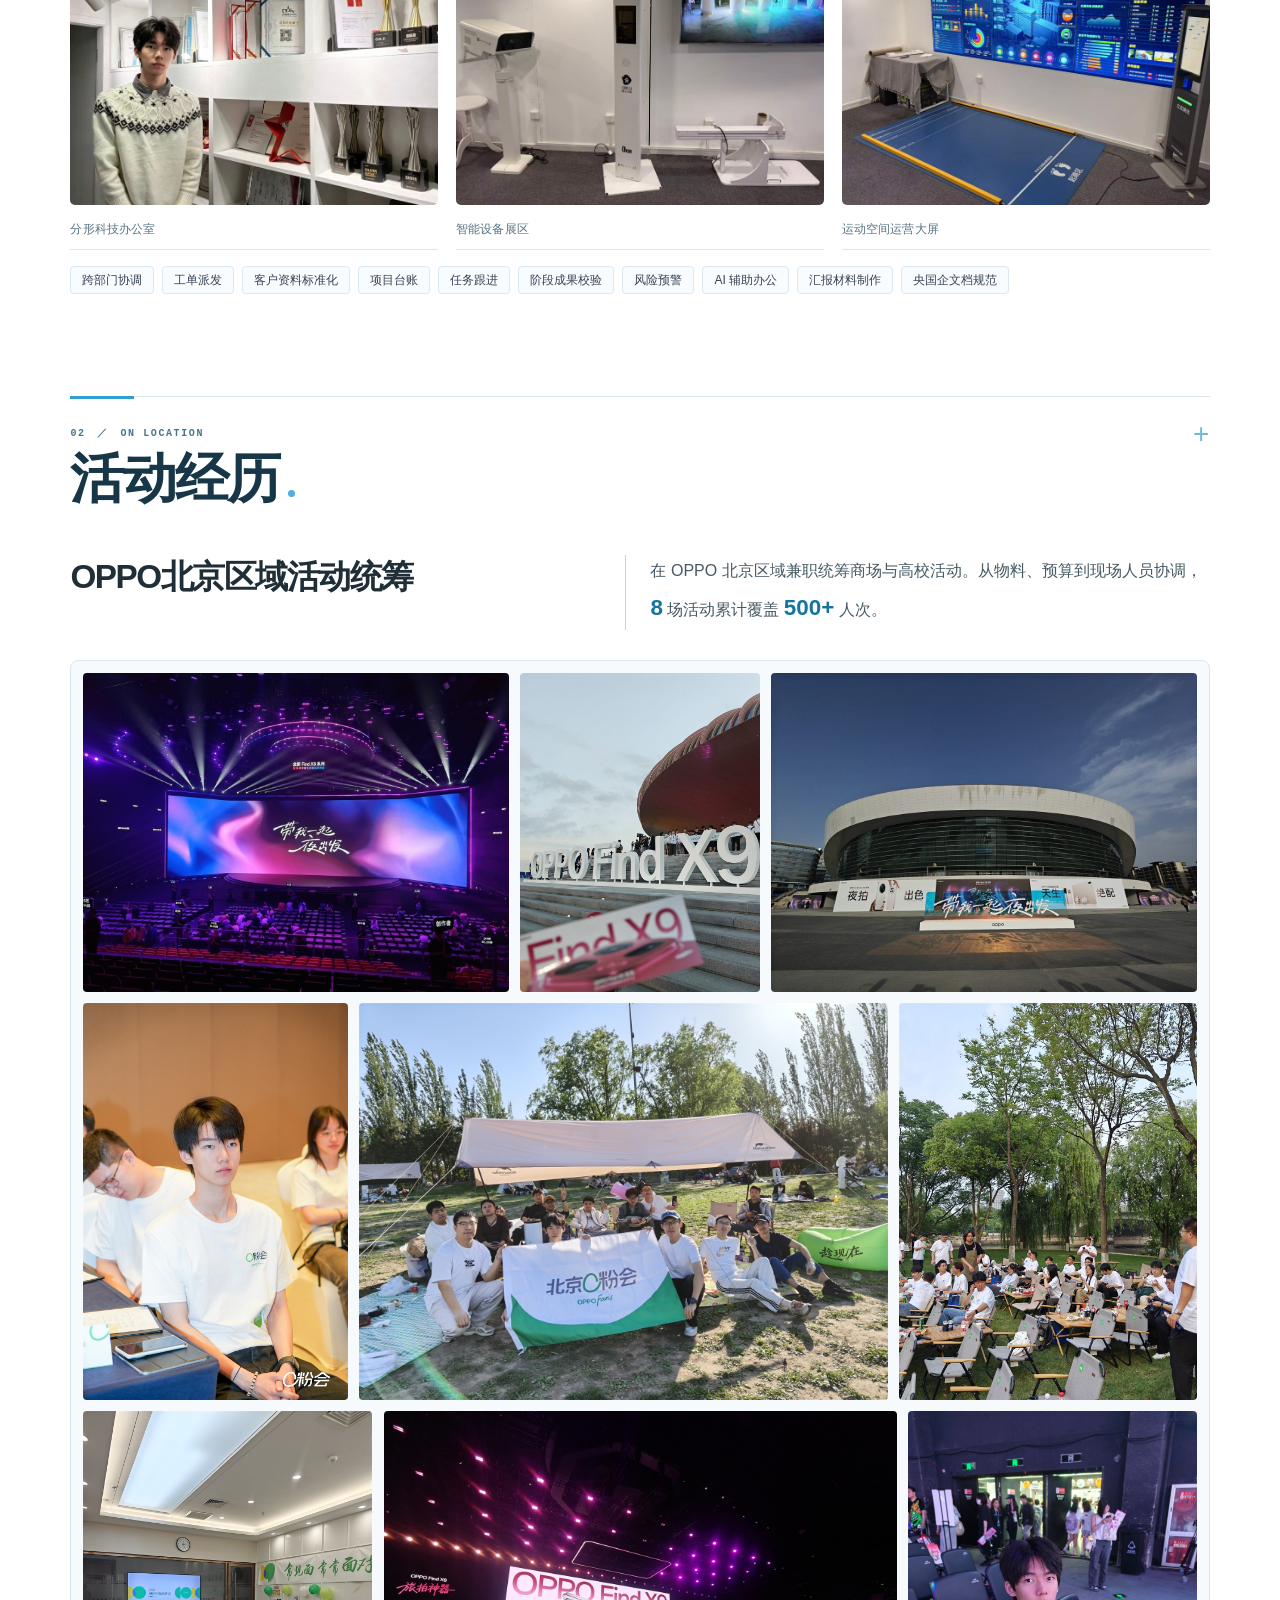
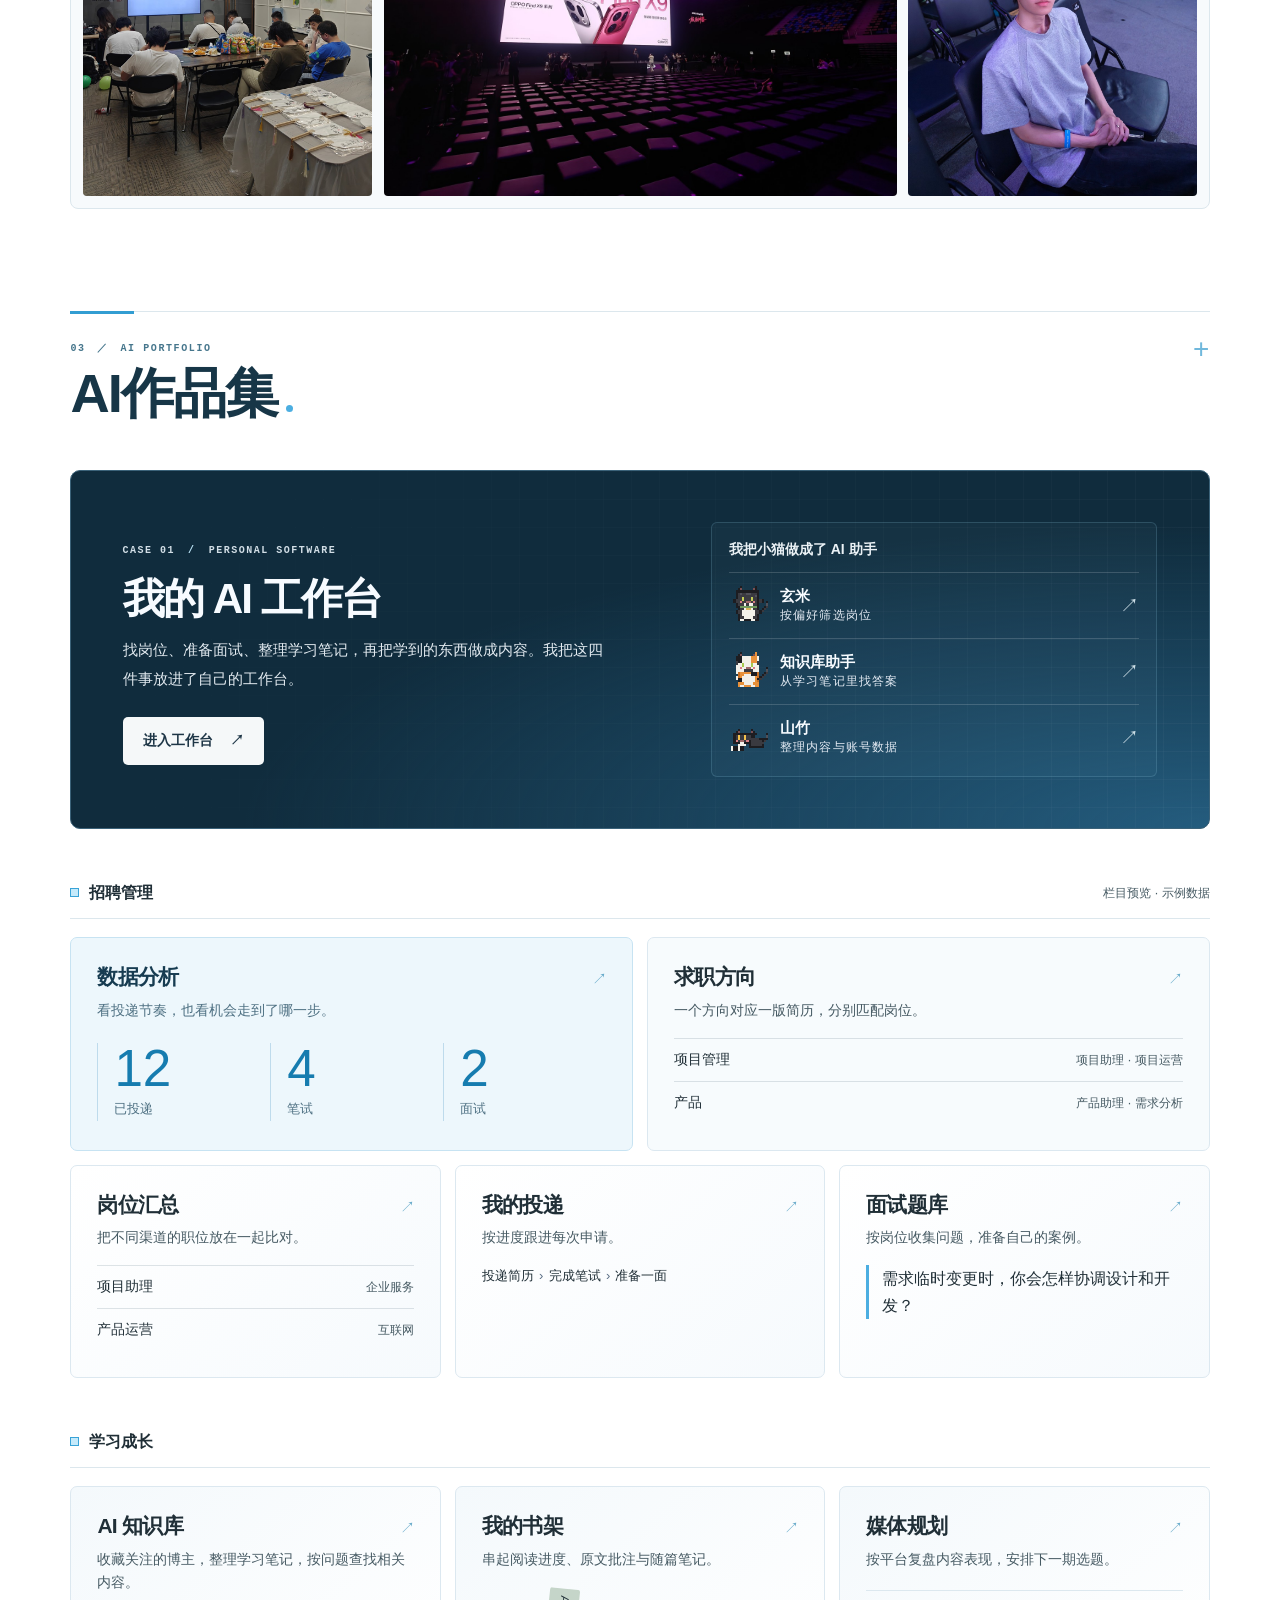
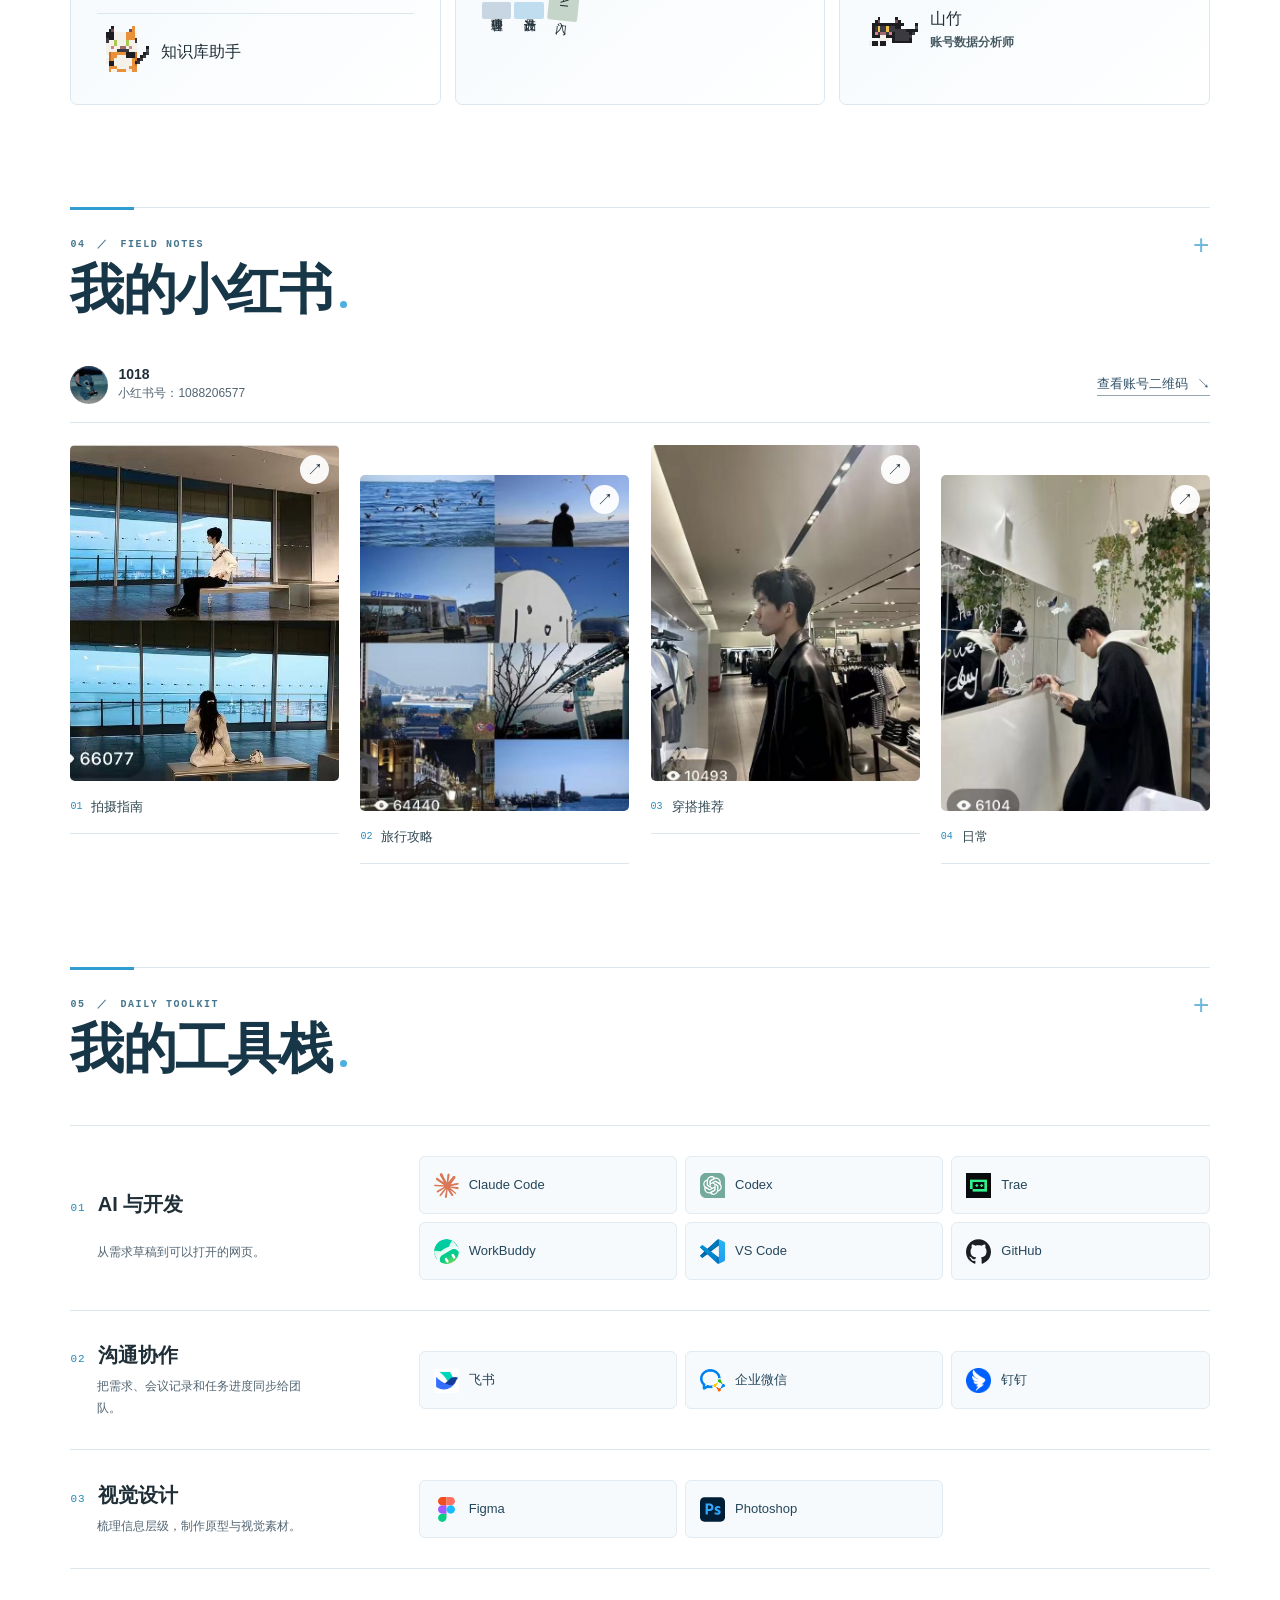
==== commit e639f4f4: "Add files via upload" ====
--- a/index.html
+++ b/index.html
@@ -114,44 +114,44 @@
     <div class="wb-intro">
       <div class="wb-cover-copy"><small>CASE 01 <span>/</span> PERSONAL SOFTWARE</small><h3 id="workbench-title">我的 AI 工作台</h3>
         <p>找岗位、准备面试、整理学习笔记，再把学到的东西做成内容。我把这四件事放进了自己的工作台。</p>
-        <a class="wb-enter" href="workbench/index.html">进入工作台 <span aria-hidden="true">↗</span></a>
+        <a class="wb-enter" href="workbench-demo/index.html">进入工作台 <span aria-hidden="true">↗</span></a>
       </div>
       <div class="assistant-map" role="group" aria-labelledby="assistant-map-title">
         <h4 class="map-legend" id="assistant-map-title">我把小猫做成了 AI 助手</h4>
-        <a href="workbench/index.html#/directions"><img src="assets/genmai.svg" alt="" width="46" height="46"><span><strong>玄米</strong><small>按偏好筛选岗位</small></span><b aria-hidden="true">↗</b></a>
-        <a href="workbench/index.html#/kb"><img src="workbench/mango.svg" alt="" width="46" height="46"><span><strong>知识库助手</strong><small>从学习笔记里找答案</small></span><b aria-hidden="true">↗</b></a>
-        <a href="workbench/index.html#/media"><img src="workbench/shanzhu.svg" alt="" width="46" height="46"><span><strong>山竹</strong><small>整理内容与账号数据</small></span><b aria-hidden="true">↗</b></a>
+        <a href="workbench-demo/index.html#/directions"><img src="assets/genmai.svg" alt="" width="46" height="46"><span><strong>玄米</strong><small>按偏好筛选岗位</small></span><b aria-hidden="true">↗</b></a>
+        <a href="workbench-demo/index.html#/kb"><img src="workbench/mango.svg" alt="" width="46" height="46"><span><strong>知识库助手</strong><small>从学习笔记里找答案</small></span><b aria-hidden="true">↗</b></a>
+        <a href="workbench-demo/index.html#/media"><img src="workbench/shanzhu.svg" alt="" width="46" height="46"><span><strong>山竹</strong><small>整理内容与账号数据</small></span><b aria-hidden="true">↗</b></a>
       </div>
     </div>
     <div class="wb-group"><h4>招聘管理</h4><span>栏目预览 · 示例数据</span></div>
     <div class="wb-grid">
       <div class="wb-tile wb-overview">
-        <h5><a href="workbench/index.html#/dashboard">数据分析</a></h5><p>看投递节奏，也看机会走到了哪一步。</p>
+        <h5><a href="workbench-demo/index.html#/dashboard">数据分析</a></h5><p>看投递节奏，也看机会走到了哪一步。</p>
         <div class="wb-stats"><div><strong>12</strong><span>已投递</span></div><div><strong>4</strong><span>笔试</span></div><div><strong>2</strong><span>面试</span></div></div>
       </div>
       <div class="wb-tile wb-directions">
-        <h5><a href="workbench/index.html#/directions">求职方向</a></h5><p>一个方向对应一版简历，分别匹配岗位。</p>
+        <h5><a href="workbench-demo/index.html#/directions">求职方向</a></h5><p>一个方向对应一版简历，分别匹配岗位。</p>
         <ul class="wb-rows"><li>项目管理 <span>项目助理 · 项目运营</span></li><li>产品 <span>产品助理 · 需求分析</span></li></ul>
       </div>
-      <div class="wb-tile"><h5><a href="workbench/index.html#/catalog">岗位汇总</a></h5><p>把不同渠道的职位放在一起比对。</p>
+      <div class="wb-tile"><h5><a href="workbench-demo/index.html#/catalog">岗位汇总</a></h5><p>把不同渠道的职位放在一起比对。</p>
         <ul class="wb-rows"><li>项目助理 <span>企业服务</span></li><li>产品运营 <span>互联网</span></li></ul>
       </div>
-      <div class="wb-tile"><h5><a href="workbench/index.html#/myapps">我的投递</a></h5><p>按进度跟进每次申请。</p>
+      <div class="wb-tile"><h5><a href="workbench-demo/index.html#/myapps">我的投递</a></h5><p>按进度跟进每次申请。</p>
         <ol class="wb-trail"><li>投递简历</li><li>完成笔试</li><li>准备一面</li></ol>
       </div>
-      <div class="wb-tile wb-interview"><h5><a href="workbench/index.html#/questions">面试题库</a></h5><p>按岗位收集问题，准备自己的案例。</p>
+      <div class="wb-tile wb-interview"><h5><a href="workbench-demo/index.html#/questions">面试题库</a></h5><p>按岗位收集问题，准备自己的案例。</p>
         <blockquote>需求临时变更时，你会怎样协调设计和开发？</blockquote>
       </div>
     </div>
     <div class="wb-group"><h4>学习成长</h4></div>
     <div class="wb-grid">
-      <div class="wb-tile wb-knowledge"><h5><a href="workbench/index.html#/kb">AI 知识库</a></h5><p>收藏关注的博主，整理学习笔记，按问题查找相关内容。</p>
+      <div class="wb-tile wb-knowledge"><h5><a href="workbench-demo/index.html#/kb">AI 知识库</a></h5><p>收藏关注的博主，整理学习笔记，按问题查找相关内容。</p>
         <div class="wb-cat"><img src="workbench/mango.svg" alt="" width="52" height="52"><span>知识库助手</span></div>
       </div>
-      <div class="wb-tile wb-books"><h5><a href="workbench/index.html#/books">我的书架</a></h5><p>串起阅读进度、原文批注与随篇笔记。</p>
+      <div class="wb-tile wb-books"><h5><a href="workbench-demo/index.html#/books">我的书架</a></h5><p>串起阅读进度、原文批注与随篇笔记。</p>
         <div class="wb-spines" aria-label="主题示例：项目管理、产品设计、AI 入门"><span>项目管理</span><span>产品设计</span><span>AI 入门</span></div>
       </div>
-      <div class="wb-tile wb-content"><h5><a href="workbench/index.html#/media">媒体规划</a></h5><p>按平台复盘内容表现，安排下一期选题。</p>
+      <div class="wb-tile wb-content"><h5><a href="workbench-demo/index.html#/media">媒体规划</a></h5><p>按平台复盘内容表现，安排下一期选题。</p>
         <div class="wb-cat"><img src="workbench/shanzhu.svg" alt="像素猫山竹" width="52" height="52"><span>山竹<small>账号数据分析师</small></span></div>
       </div>
     </div>
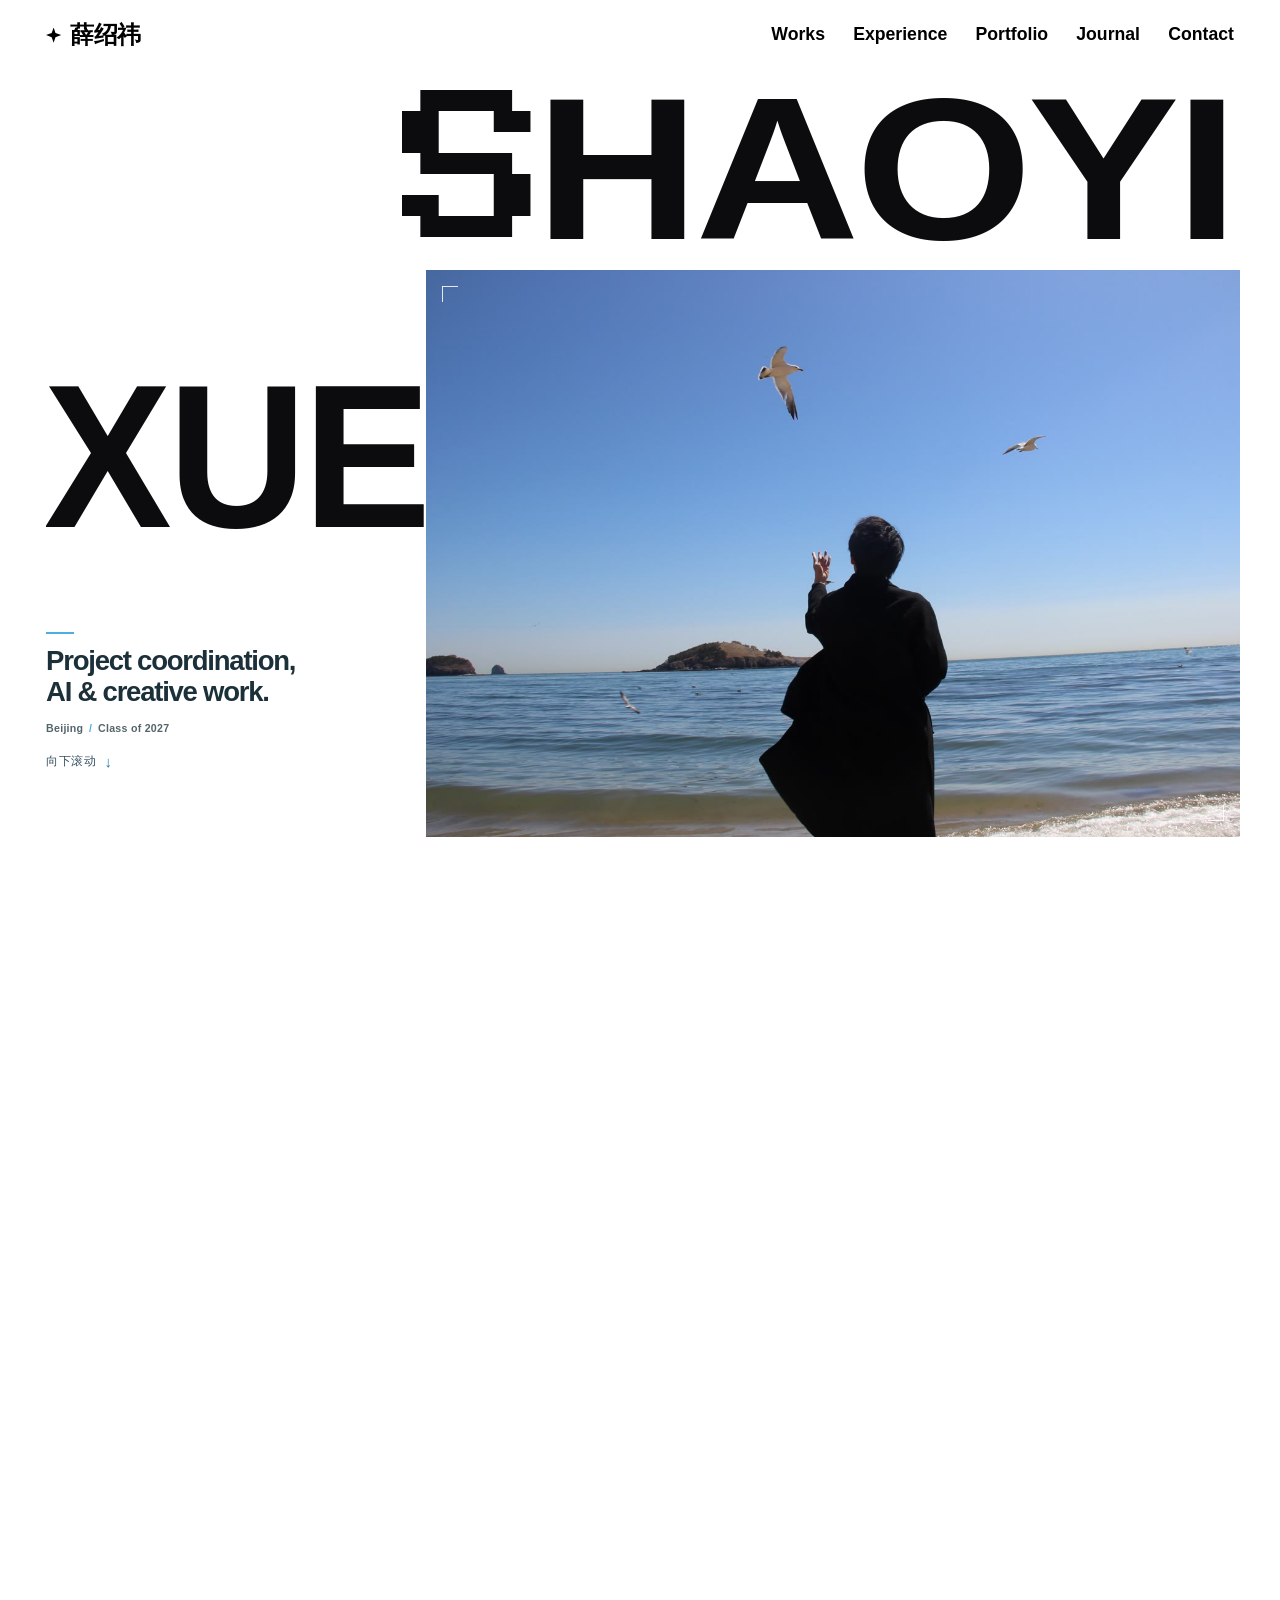
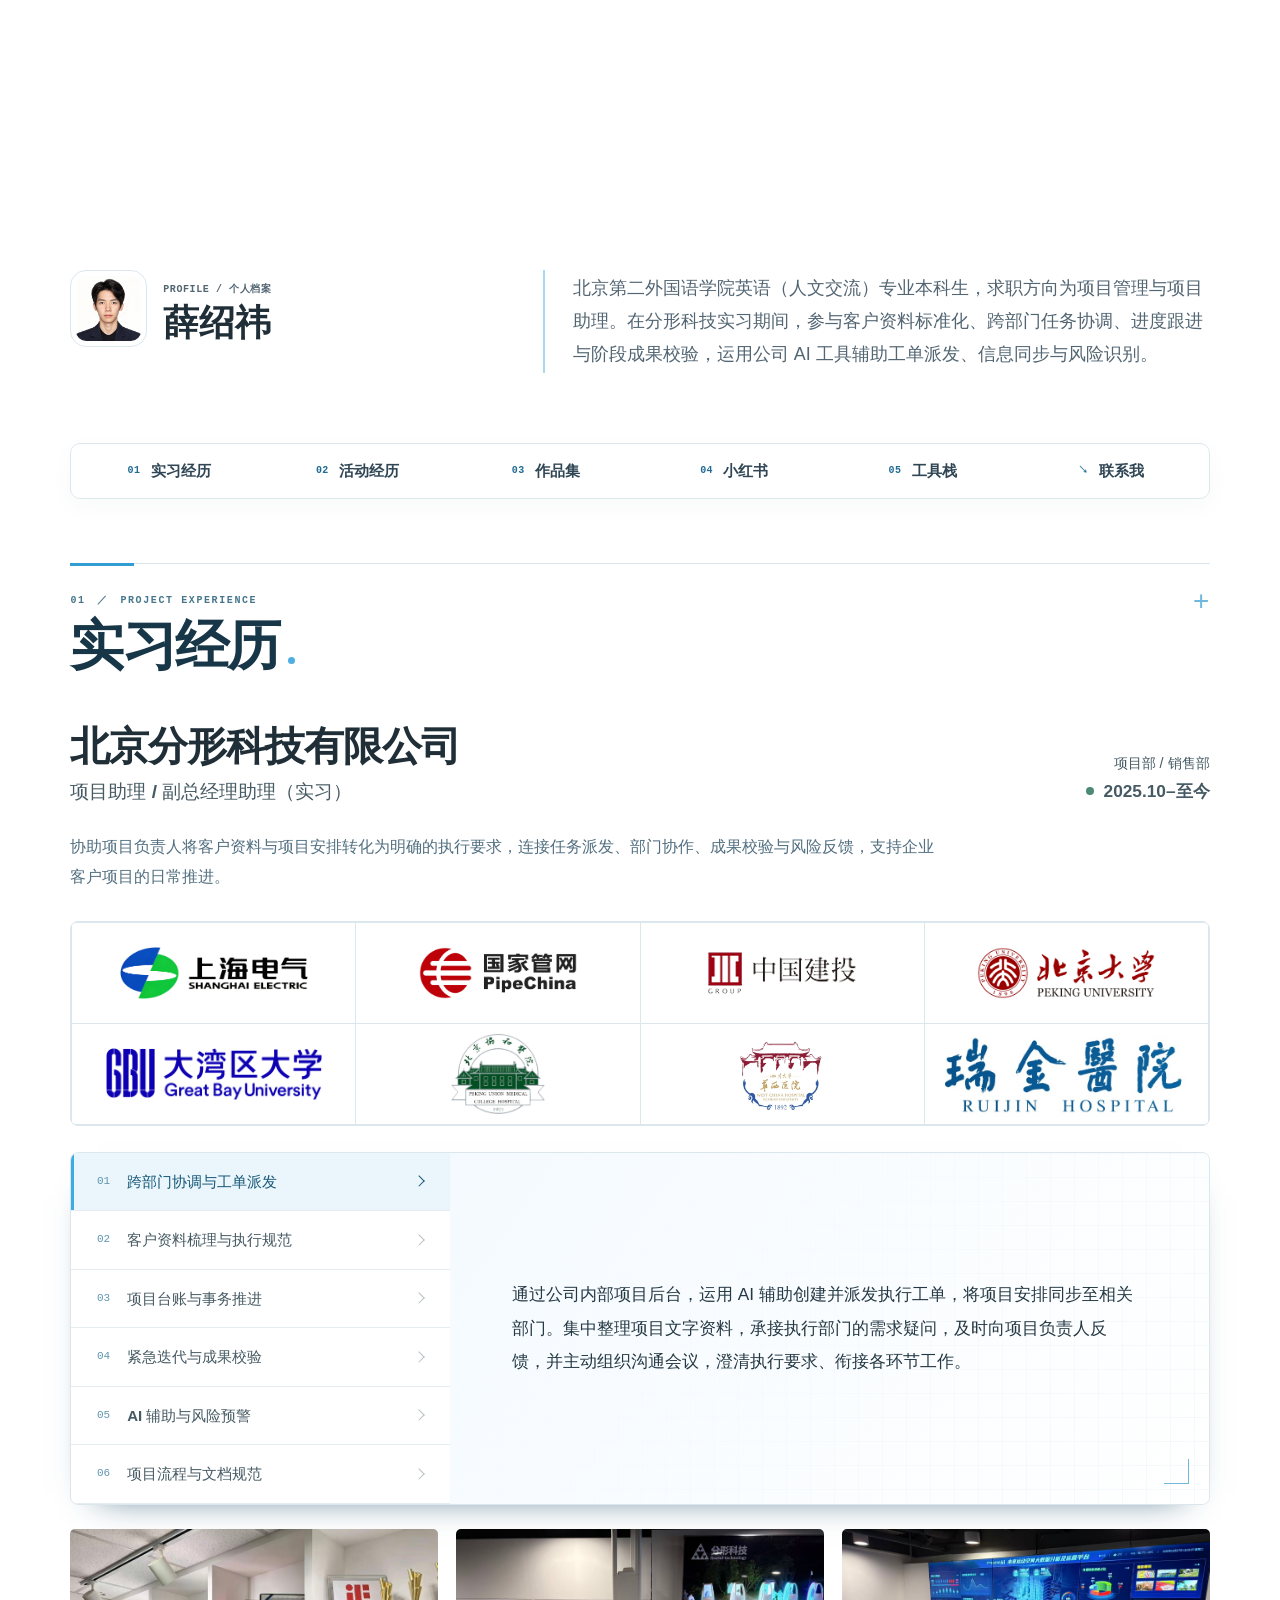
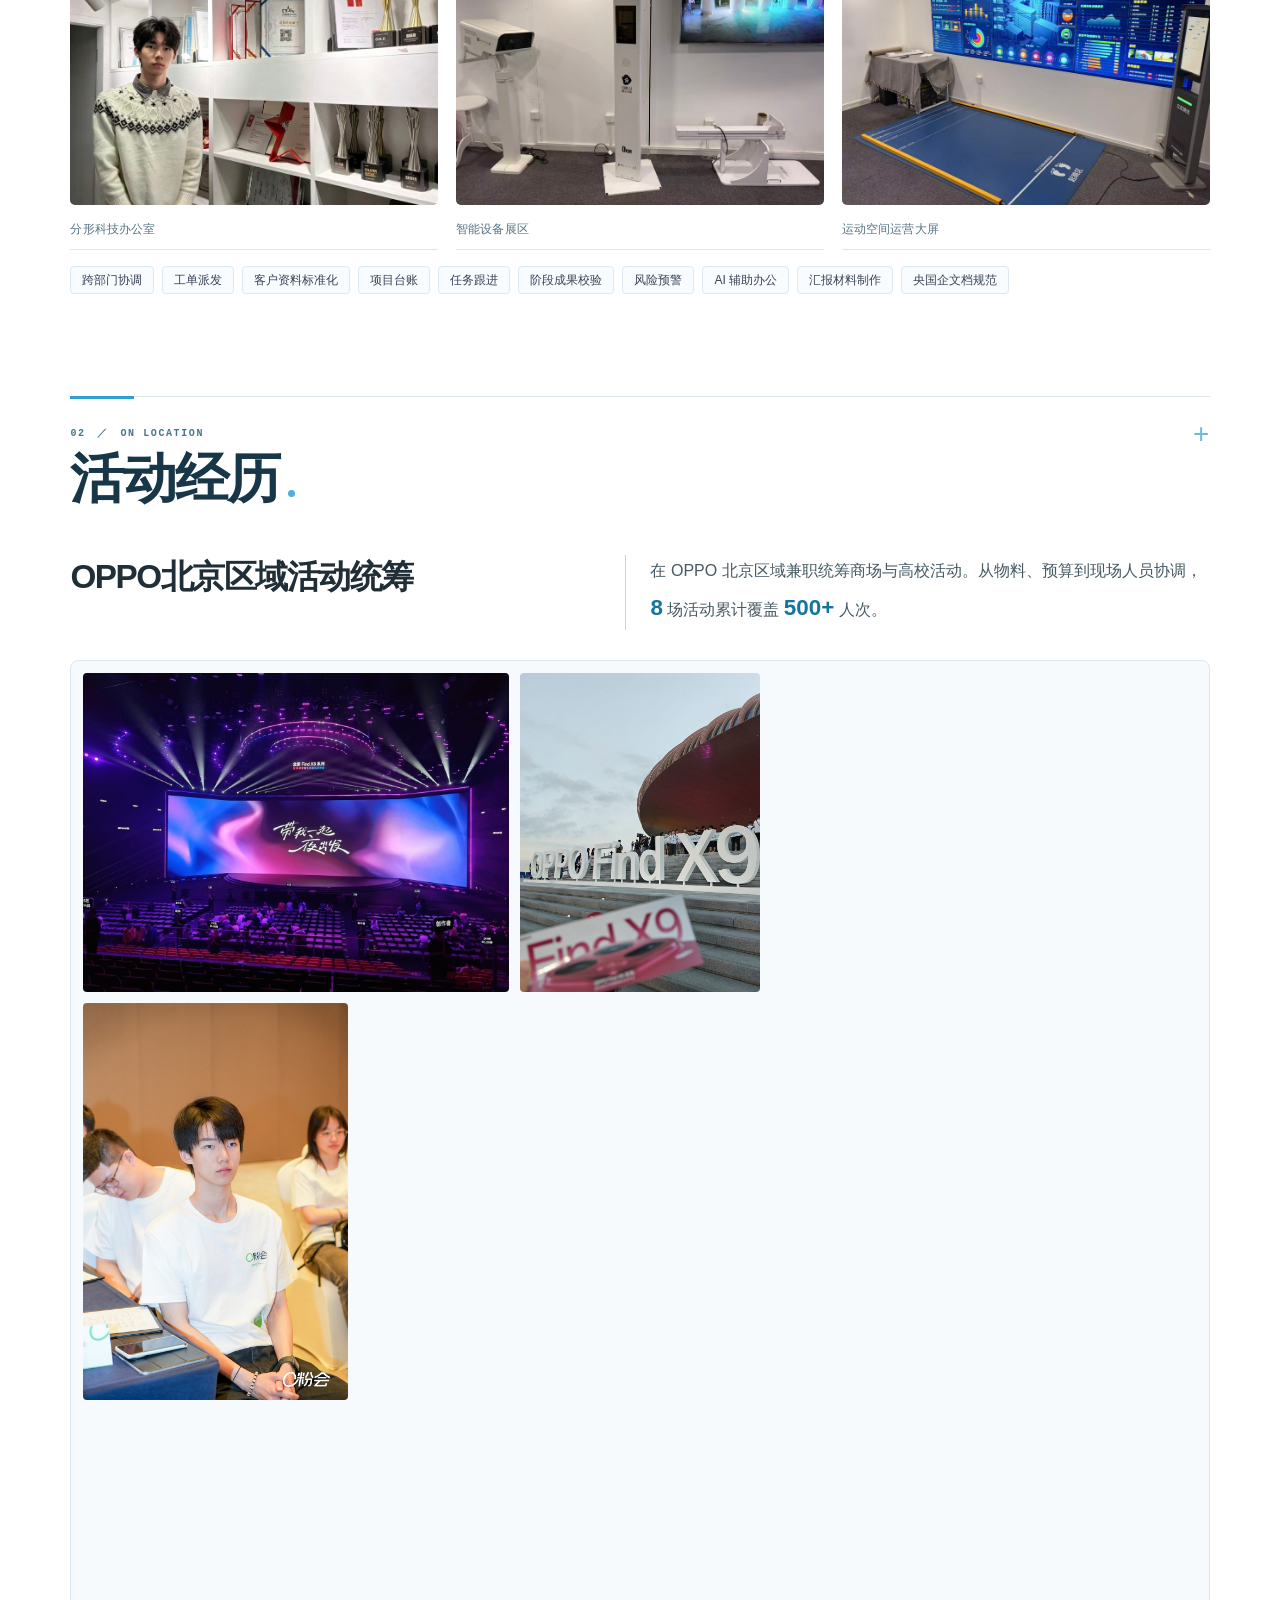
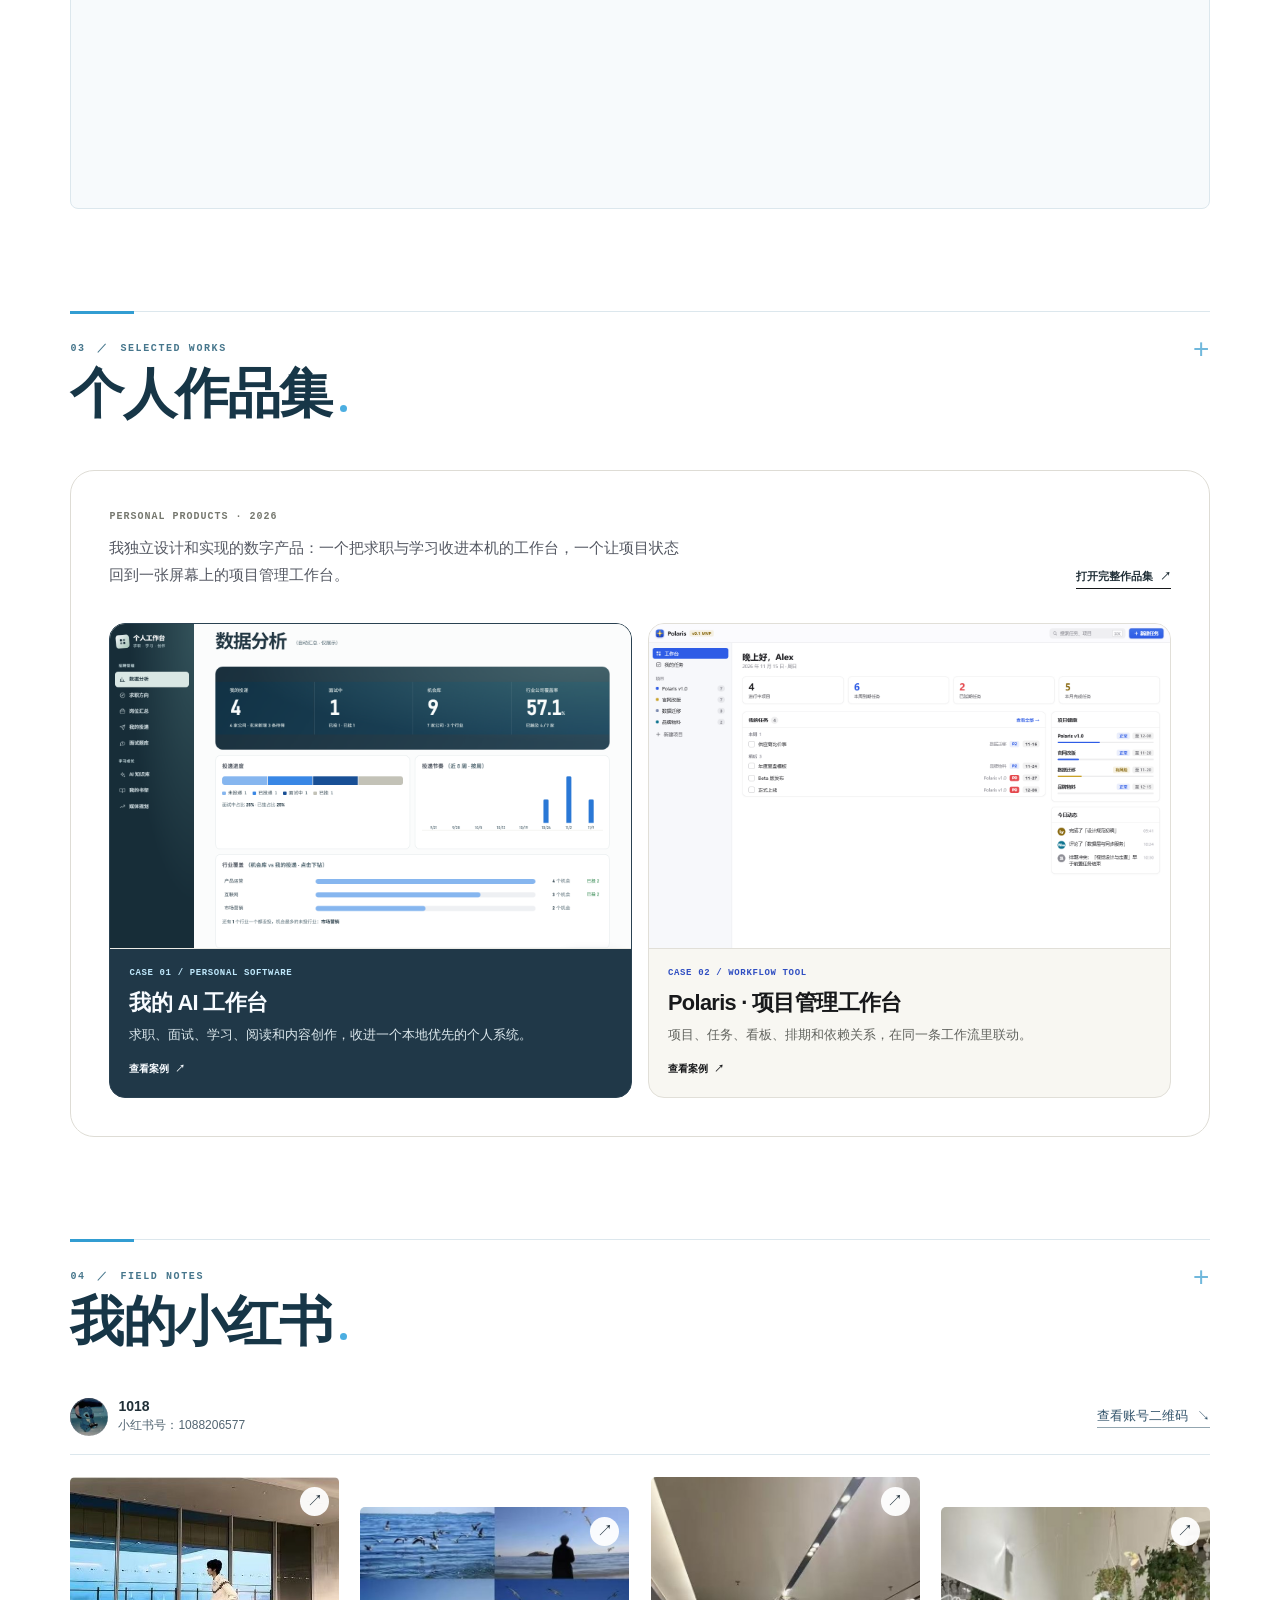
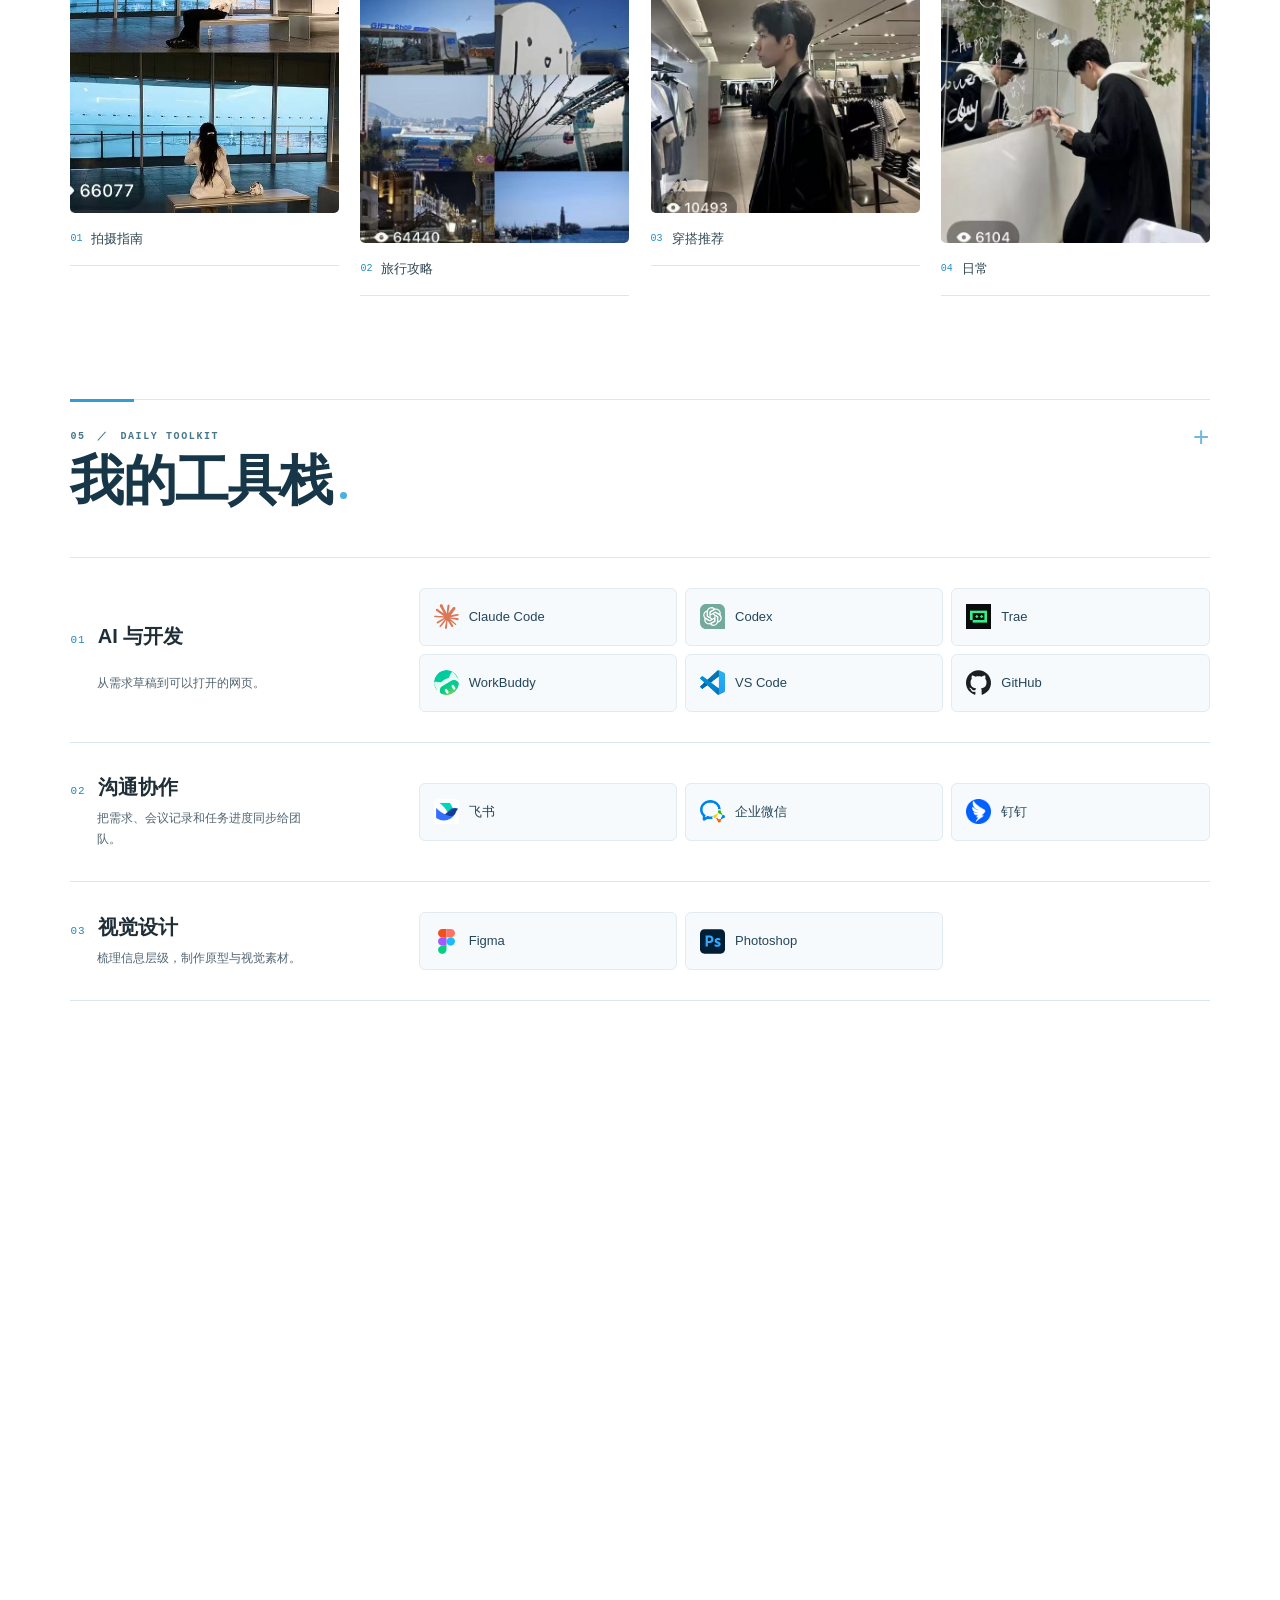
==== commit 071fd6c4: "Add files via upload" ====
--- a/index.html
+++ b/index.html
@@ -1,13 +1,14 @@
 <!doctype html>
-<html lang="zh-CN"><head><meta charset="utf-8"><meta name="viewport" content="width=device-width,initial-scale=1"><meta name="theme-color" content="#ffffff"><title>薛绍祎｜项目实践与 AI 作品集</title><link rel="stylesheet" href="assets/sky.css"><link rel="stylesheet" href="assets/fractal.css"><link rel="stylesheet" href="assets/vendor/lenis-1.3.27.css"><link rel="stylesheet" href="assets/name-hero.css?v=cover-reveal-2">
+<html lang="zh-CN"><head><meta charset="utf-8"><meta name="viewport" content="width=device-width,initial-scale=1"><meta name="theme-color" content="#ffffff"><title>薛绍祎｜项目实践与个人作品集</title><link rel="stylesheet" href="assets/sky.css"><link rel="stylesheet" href="assets/fractal.css"><link rel="stylesheet" href="assets/vendor/lenis-1.3.27.css"><link rel="stylesheet" href="assets/name-hero.css?v=cover-reveal-2">
 <link rel="stylesheet" href="assets/activity-wall.css">
 <link rel="stylesheet" href="assets/portfolio-theme.css?v=20261109-sky"><link rel="stylesheet" href="assets/design-directions.css">
 <script defer src="assets/vendor/lenis-1.3.27.min.js"></script><script defer src="assets/name-hero.js?v=cover-reveal-2"></script>
-<meta name="description" content="薛绍祎的求职作品集：企业项目实践、OPPO 活动统筹、AI 工作台和个人创作。">
+<meta name="description" content="薛绍祎的个人作品集：企业项目实践、OPPO 活动统筹、个人工作台、Polaris 项目管理工作台和个人创作。">
 <link rel="icon" href="assets/folio-mark.svg?v=20261109-sky" type="image/svg+xml">
 <link rel="stylesheet" href="assets/portfolio-edition.css?v=20261109-sky">
 <link rel="stylesheet" href="assets/contact-edition.css?v=20261109-sky">
 <link rel="stylesheet" href="assets/studio-middle.css?v=20261111-copy">
+<link rel="stylesheet" href="assets/portfolio-window.css?v=20261115a">
 <script defer src="assets/footer-grid.js"></script><script defer src="assets/portfolio-edition.js"></script>
 </head><body>
 <a class="skip-content" href="#profile">跳至个人介绍</a>
@@ -15,7 +16,7 @@
   <div class="name-stage">
     <nav class="name-nav" aria-label="首页导航">
       <a class="name-brand" href="#top" aria-label="薛绍祎，首页">薛绍祎</a>
-      <div lang="en"><a href="works/">Works</a><a href="#work">Experience</a><a href="#lab">AI work</a><a href="#media">Journal</a><a href="#contact">Contact</a></div>
+      <div lang="en"><a href="works/">Works</a><a href="#work">Experience</a><a href="#lab">Portfolio</a><a href="#media">Journal</a><a href="#contact">Contact</a></div>
     </nav>
     <div class="name-visual" aria-hidden="true">
       <img src="assets/sea-hero.jpg" alt="" fetchpriority="high" class="hero-still">
@@ -37,7 +38,7 @@
     <p class="profile-intro">北京第二外国语学院英语（人文交流）专业本科生，求职方向为项目管理与项目助理。在分形科技实习期间，参与客户资料标准化、跨部门任务协调、进度跟进与阶段成果校验，运用公司 AI 工具辅助工单派发、信息同步与风险识别。</p>
   </section>
   <nav class="chapter-index" aria-label="作品集目录">
-    <a href="#work"><span>01</span> <b>实习经历</b><i aria-hidden="true">实习</i></a><a href="#activities"><span>02</span> <b>活动经历</b><i aria-hidden="true">活动</i></a><a href="#lab"><span>03</span> <b>AI作品集</b><i aria-hidden="true">AI 作品</i></a><a href="#media"><span>04</span> <b>小红书</b><i aria-hidden="true">手记</i></a><a href="#tools"><span>05</span> <b>工具栈</b><i aria-hidden="true">工具</i></a><a href="#contact"><span>↘</span> <b>联系我</b><i aria-hidden="true">联系</i></a>
+    <a href="#work"><span>01</span> <b>实习经历</b><i aria-hidden="true">实习</i></a><a href="#activities"><span>02</span> <b>活动经历</b><i aria-hidden="true">活动</i></a><a href="#lab"><span>03</span> <b>作品集</b><i aria-hidden="true">作品</i></a><a href="#media"><span>04</span> <b>小红书</b><i aria-hidden="true">手记</i></a><a href="#tools"><span>05</span> <b>工具栈</b><i aria-hidden="true">工具</i></a><a href="#contact"><span>↘</span> <b>联系我</b><i aria-hidden="true">联系</i></a>
   </nav>
 <section id="work" aria-labelledby="internship-title">
   <div class="heading"><small>01　／　PROJECT EXPERIENCE</small><h2 id="internship-title">实习经历</h2></div>
@@ -108,54 +109,37 @@
   </div>
 </div>
 </section>
-<section id="lab">
-  <div class="heading"><small>03　／　AI PORTFOLIO</small><h2>AI作品集</h2></div>
-  <article class="wb-project" aria-labelledby="workbench-title">
-    <div class="wb-intro">
-      <div class="wb-cover-copy"><small>CASE 01 <span>/</span> PERSONAL SOFTWARE</small><h3 id="workbench-title">我的 AI 工作台</h3>
-        <p>找岗位、准备面试、整理学习笔记，再把学到的东西做成内容。我把这四件事放进了自己的工作台。</p>
-        <a class="wb-enter" href="workbench-demo/index.html">进入工作台 <span aria-hidden="true">↗</span></a>
+<section id="lab" aria-labelledby="portfolio-title">
+  <div class="heading"><small>03　／　SELECTED WORKS</small><h2 id="portfolio-title">个人作品集</h2></div>
+  <div class="portfolio-window">
+    <div class="portfolio-window-head">
+      <div>
+        <small>Personal products · 2026</small>
+        <p>我独立设计和实现的数字产品：一个把求职与学习收进本机的工作台，一个让项目状态回到一张屏幕上的项目管理工作台。</p>
       </div>
-      <div class="assistant-map" role="group" aria-labelledby="assistant-map-title">
-        <h4 class="map-legend" id="assistant-map-title">我把小猫做成了 AI 助手</h4>
-        <a href="workbench-demo/index.html#/directions"><img src="assets/genmai.svg" alt="" width="46" height="46"><span><strong>玄米</strong><small>按偏好筛选岗位</small></span><b aria-hidden="true">↗</b></a>
-        <a href="workbench-demo/index.html#/kb"><img src="workbench/mango.svg" alt="" width="46" height="46"><span><strong>知识库助手</strong><small>从学习笔记里找答案</small></span><b aria-hidden="true">↗</b></a>
-        <a href="workbench-demo/index.html#/media"><img src="workbench/shanzhu.svg" alt="" width="46" height="46"><span><strong>山竹</strong><small>整理内容与账号数据</small></span><b aria-hidden="true">↗</b></a>
-      </div>
+      <a class="portfolio-all" href="works/">打开完整作品集 ↗</a>
     </div>
-    <div class="wb-group"><h4>招聘管理</h4><span>栏目预览 · 示例数据</span></div>
-    <div class="wb-grid">
-      <div class="wb-tile wb-overview">
-        <h5><a href="workbench-demo/index.html#/dashboard">数据分析</a></h5><p>看投递节奏，也看机会走到了哪一步。</p>
-        <div class="wb-stats"><div><strong>12</strong><span>已投递</span></div><div><strong>4</strong><span>笔试</span></div><div><strong>2</strong><span>面试</span></div></div>
-      </div>
-      <div class="wb-tile wb-directions">
-        <h5><a href="workbench-demo/index.html#/directions">求职方向</a></h5><p>一个方向对应一版简历，分别匹配岗位。</p>
-        <ul class="wb-rows"><li>项目管理 <span>项目助理 · 项目运营</span></li><li>产品 <span>产品助理 · 需求分析</span></li></ul>
-      </div>
-      <div class="wb-tile"><h5><a href="workbench-demo/index.html#/catalog">岗位汇总</a></h5><p>把不同渠道的职位放在一起比对。</p>
-        <ul class="wb-rows"><li>项目助理 <span>企业服务</span></li><li>产品运营 <span>互联网</span></li></ul>
-      </div>
-      <div class="wb-tile"><h5><a href="workbench-demo/index.html#/myapps">我的投递</a></h5><p>按进度跟进每次申请。</p>
-        <ol class="wb-trail"><li>投递简历</li><li>完成笔试</li><li>准备一面</li></ol>
-      </div>
-      <div class="wb-tile wb-interview"><h5><a href="workbench-demo/index.html#/questions">面试题库</a></h5><p>按岗位收集问题，准备自己的案例。</p>
-        <blockquote>需求临时变更时，你会怎样协调设计和开发？</blockquote>
-      </div>
+    <div class="portfolio-cases">
+      <a class="portfolio-case portfolio-case--dark" href="works/workbench.html">
+        <div class="portfolio-case-shot"><img src="works/assets/shots/workbench-dashboard.png" alt="我的 AI 工作台数据分析页" width="1440" height="1000" loading="lazy" decoding="async"></div>
+        <div class="portfolio-case-copy">
+          <small>Case 01 / Personal software</small>
+          <h3>我的 AI 工作台</h3>
+          <p>求职、面试、学习、阅读和内容创作，收进一个本地优先的个人系统。</p>
+          <span>查看案例</span>
+        </div>
+      </a>
+      <a class="portfolio-case" href="works/polaris.html">
+        <div class="portfolio-case-shot"><img src="works/assets/shots/polaris-dashboard.png" alt="Polaris 项目管理工作台工作台页" width="1440" height="1000" loading="lazy" decoding="async"></div>
+        <div class="portfolio-case-copy">
+          <small>Case 02 / Workflow tool</small>
+          <h3>Polaris · 项目管理工作台</h3>
+          <p>项目、任务、看板、排期和依赖关系，在同一条工作流里联动。</p>
+          <span>查看案例</span>
+        </div>
+      </a>
     </div>
-    <div class="wb-group"><h4>学习成长</h4></div>
-    <div class="wb-grid">
-      <div class="wb-tile wb-knowledge"><h5><a href="workbench-demo/index.html#/kb">AI 知识库</a></h5><p>收藏关注的博主，整理学习笔记，按问题查找相关内容。</p>
-        <div class="wb-cat"><img src="workbench/mango.svg" alt="" width="52" height="52"><span>知识库助手</span></div>
-      </div>
-      <div class="wb-tile wb-books"><h5><a href="workbench-demo/index.html#/books">我的书架</a></h5><p>串起阅读进度、原文批注与随篇笔记。</p>
-        <div class="wb-spines" aria-label="主题示例：项目管理、产品设计、AI 入门"><span>项目管理</span><span>产品设计</span><span>AI 入门</span></div>
-      </div>
-      <div class="wb-tile wb-content"><h5><a href="workbench-demo/index.html#/media">媒体规划</a></h5><p>按平台复盘内容表现，安排下一期选题。</p>
-        <div class="wb-cat"><img src="workbench/shanzhu.svg" alt="像素猫山竹" width="52" height="52"><span>山竹<small>账号数据分析师</small></span></div>
-      </div>
-    </div>
-  </article>
+  </div>
 </section>
 <section id="media" aria-labelledby="journal-title">
   <div class="heading"><small>04　／　FIELD NOTES</small><h2 id="journal-title">我的小红书</h2></div>
@@ -192,7 +176,7 @@
     <div class="footer-links" lang="en" role="navigation" aria-label="Footer navigation">
       <a href="#top">Home</a>
       <a href="#work">Experience</a>
-      <a href="#lab">AI work</a>
+      <a href="#lab">Portfolio</a>
     </div>
     <div class="footer-codes">
       <figure><img src="assets/wechat-qr.jpg" width="671" height="654" alt="微信联系二维码"><figcaption>微信</figcaption></figure>
--- a/assets/portfolio-window.css
+++ b/assets/portfolio-window.css
@@ -0,0 +1,119 @@
+/* 首页作品集展示窗口：只做预览，完整内容在 /works/ */
+.portfolio-window {
+  padding: clamp(22px, 3.4vw, 38px);
+  border: 1px solid #dedcd5;
+  border-radius: 24px;
+  background: #fff;
+}
+.portfolio-window-head {
+  display: flex;
+  align-items: flex-end;
+  justify-content: space-between;
+  gap: 24px;
+}
+.portfolio-window-head small {
+  display: block;
+  color: #76786f;
+  font: 600 10px/1.5 Consolas, "SFMono-Regular", monospace;
+  letter-spacing: .1em;
+  text-transform: uppercase;
+}
+.portfolio-window-head p {
+  max-width: 38em;
+  margin: 10px 0 0;
+  color: #545862;
+  font-size: clamp(14px, 1.2vw, 17px);
+  line-height: 1.8;
+}
+.portfolio-all {
+  flex: none;
+  padding-bottom: 3px;
+  border-bottom: 1px solid #18191b;
+  font: 600 11px/1.4 Consolas, "SFMono-Regular", monospace;
+  white-space: nowrap;
+}
+.portfolio-all:hover { color: #304fc2; border-color: #304fc2; }
+.portfolio-cases {
+  display: grid;
+  grid-template-columns: repeat(2, minmax(0, 1fr));
+  gap: 16px;
+  margin-top: clamp(22px, 3vw, 34px);
+}
+.portfolio-case {
+  display: flex;
+  min-width: 0;
+  flex-direction: column;
+  overflow: hidden;
+  border: 1px solid #e1dfd8;
+  border-radius: 16px;
+  background: #f8f7f2;
+  color: #18191b;
+  text-decoration: none;
+  transition: transform .35s cubic-bezier(.2,.7,.2,1), box-shadow .35s ease, border-color .35s ease;
+}
+.portfolio-case:hover,
+.portfolio-case:focus-visible {
+  transform: translateY(-3px);
+  border-color: #c8c5bb;
+  box-shadow: 0 16px 36px rgba(25, 30, 28, .09);
+}
+.portfolio-case-shot {
+  aspect-ratio: 16 / 10;
+  overflow: hidden;
+  border-bottom: 1px solid #e1dfd8;
+  background: #e9e7e0;
+}
+.portfolio-case-shot img {
+  width: 100%;
+  height: 100%;
+  object-fit: cover;
+  object-position: top left;
+  transition: transform .7s cubic-bezier(.2,.7,.2,1);
+}
+.portfolio-case:hover .portfolio-case-shot img { transform: scale(1.025); }
+.portfolio-case-copy {
+  display: flex;
+  flex: 1;
+  flex-direction: column;
+  padding: 18px 19px 20px;
+}
+.portfolio-case-copy small {
+  color: #304fc2;
+  font: 600 9px/1.5 Consolas, "SFMono-Regular", monospace;
+  letter-spacing: .07em;
+  text-transform: uppercase;
+}
+.portfolio-case-copy h3 {
+  margin: 8px 0 7px;
+  font-size: clamp(18px, 1.7vw, 24px);
+  line-height: 1.3;
+  letter-spacing: -.03em;
+}
+.portfolio-case-copy p {
+  max-width: 32em;
+  color: #62645f;
+  font-size: 13px;
+  line-height: 1.75;
+}
+.portfolio-case-copy span {
+  margin-top: auto;
+  padding-top: 16px;
+  font: 600 10px/1.4 Consolas, "SFMono-Regular", monospace;
+}
+.portfolio-case-copy span::after { content: " ↗"; }
+.portfolio-case--dark {
+  border-color: #2a4252;
+  background: #203848;
+  color: #f7fbff;
+}
+.portfolio-case--dark .portfolio-case-shot { border-color: #ffffff25; }
+.portfolio-case--dark .portfolio-case-copy small { color: #bfe8fc; }
+.portfolio-case--dark .portfolio-case-copy p { color: #dce8ed; }
+@media (max-width: 820px) {
+  .portfolio-window-head { align-items: flex-start; flex-direction: column; gap: 14px; }
+  .portfolio-cases { grid-template-columns: 1fr; }
+}
+@media (prefers-reduced-motion: reduce) {
+  .portfolio-case, .portfolio-case-shot img { transition: none; }
+  .portfolio-case:hover, .portfolio-case:focus-visible { transform: none; }
+}
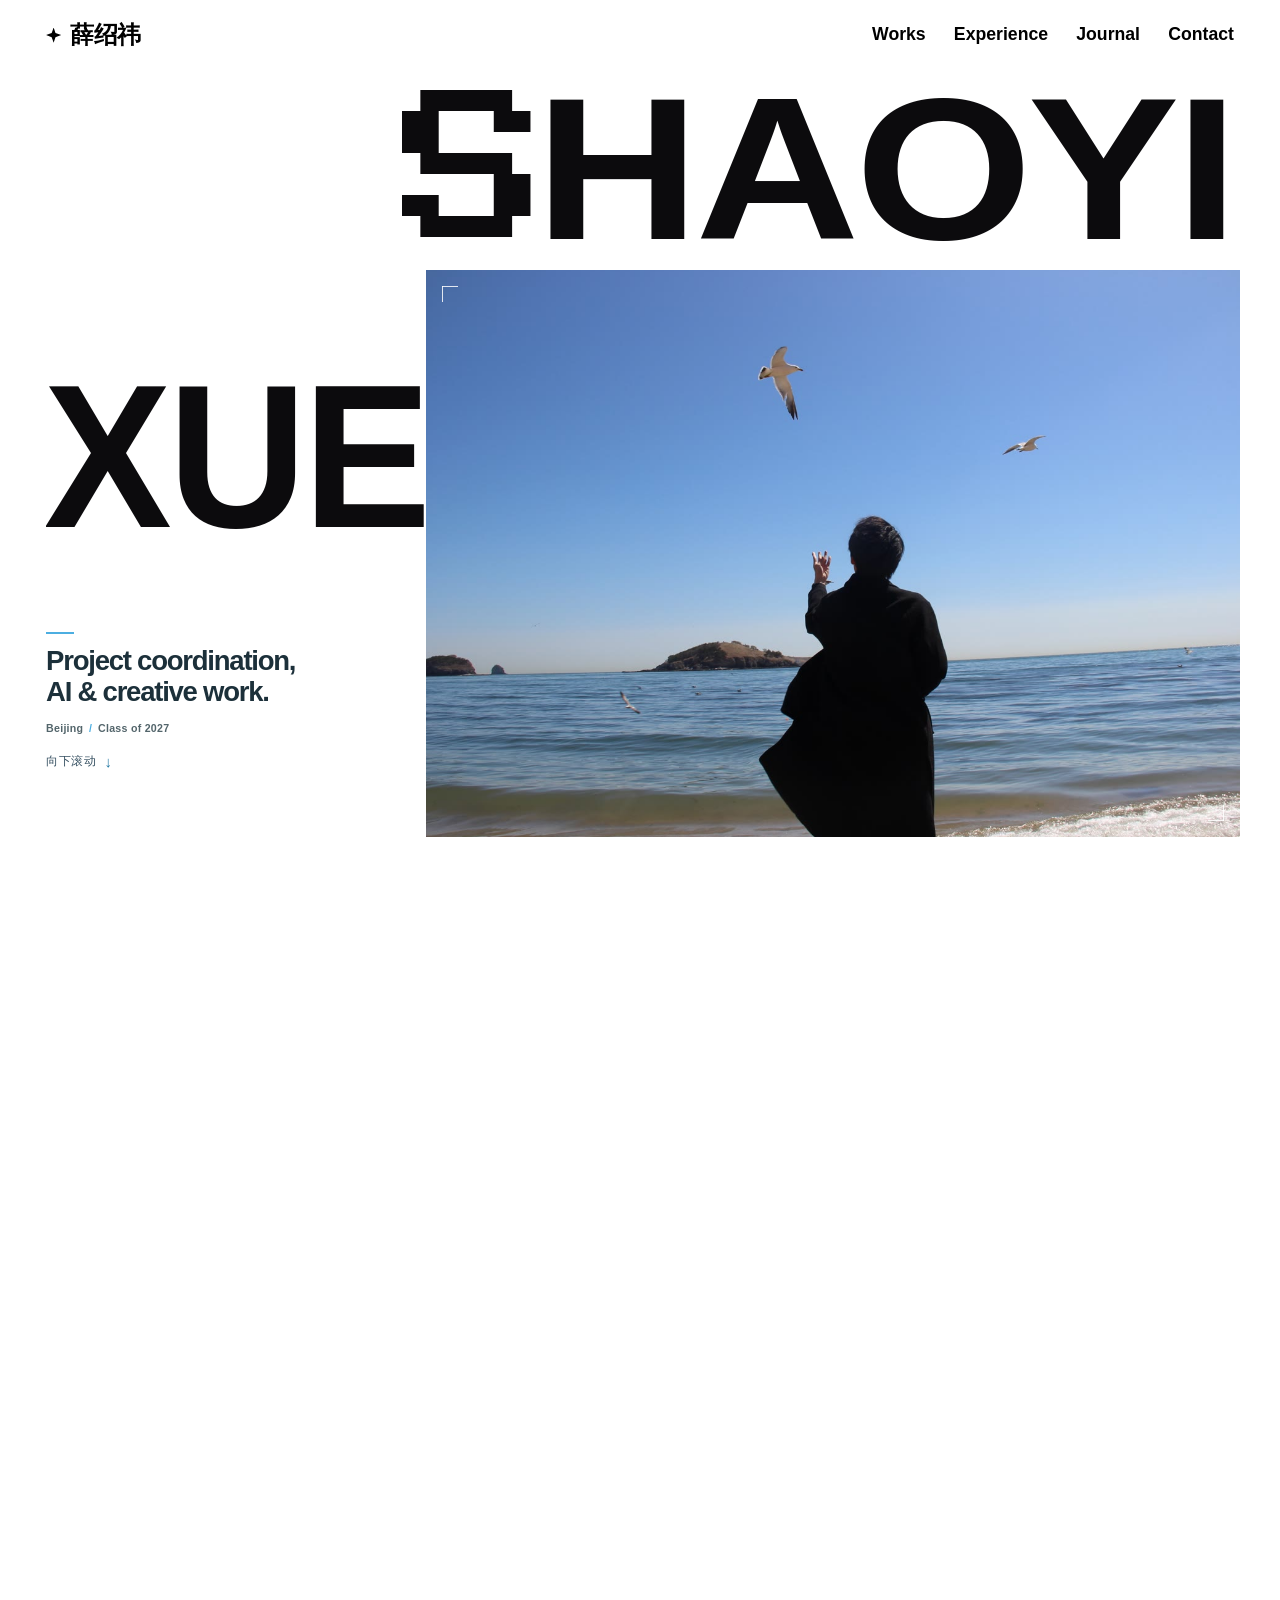
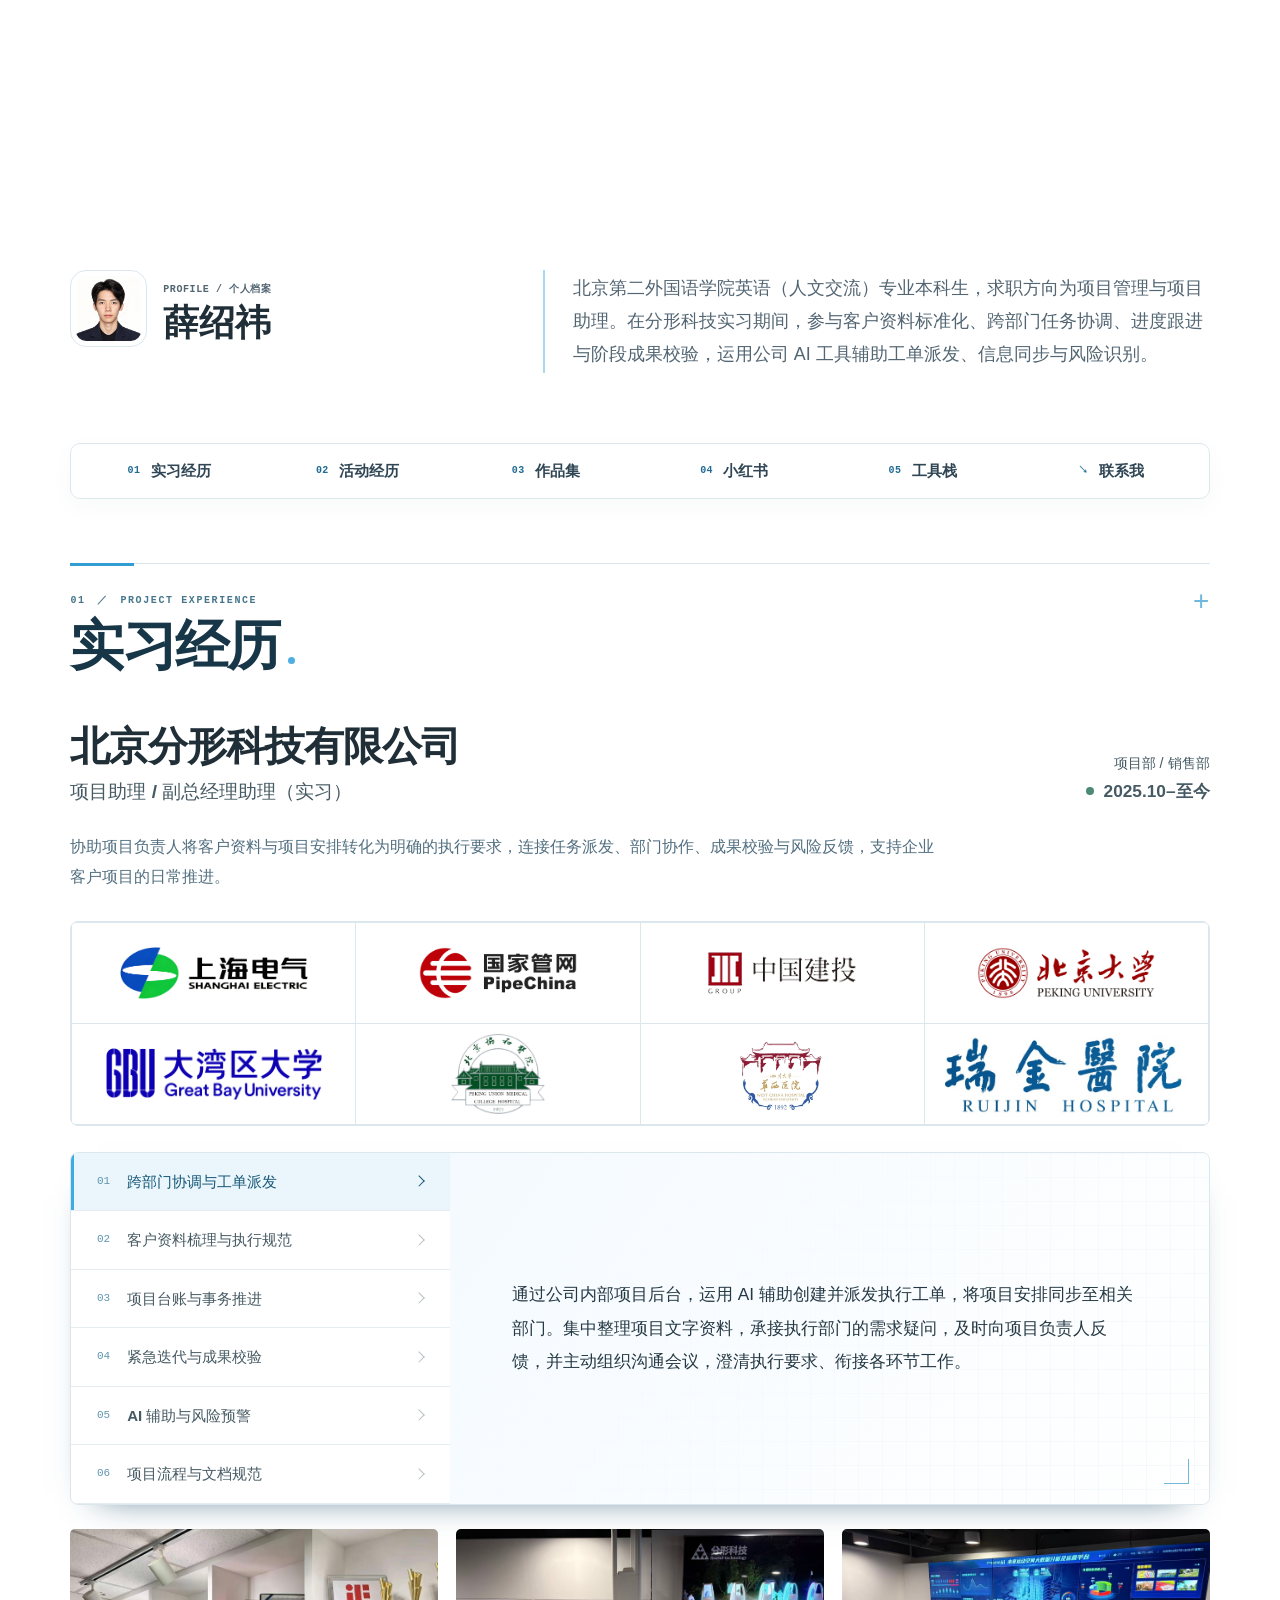
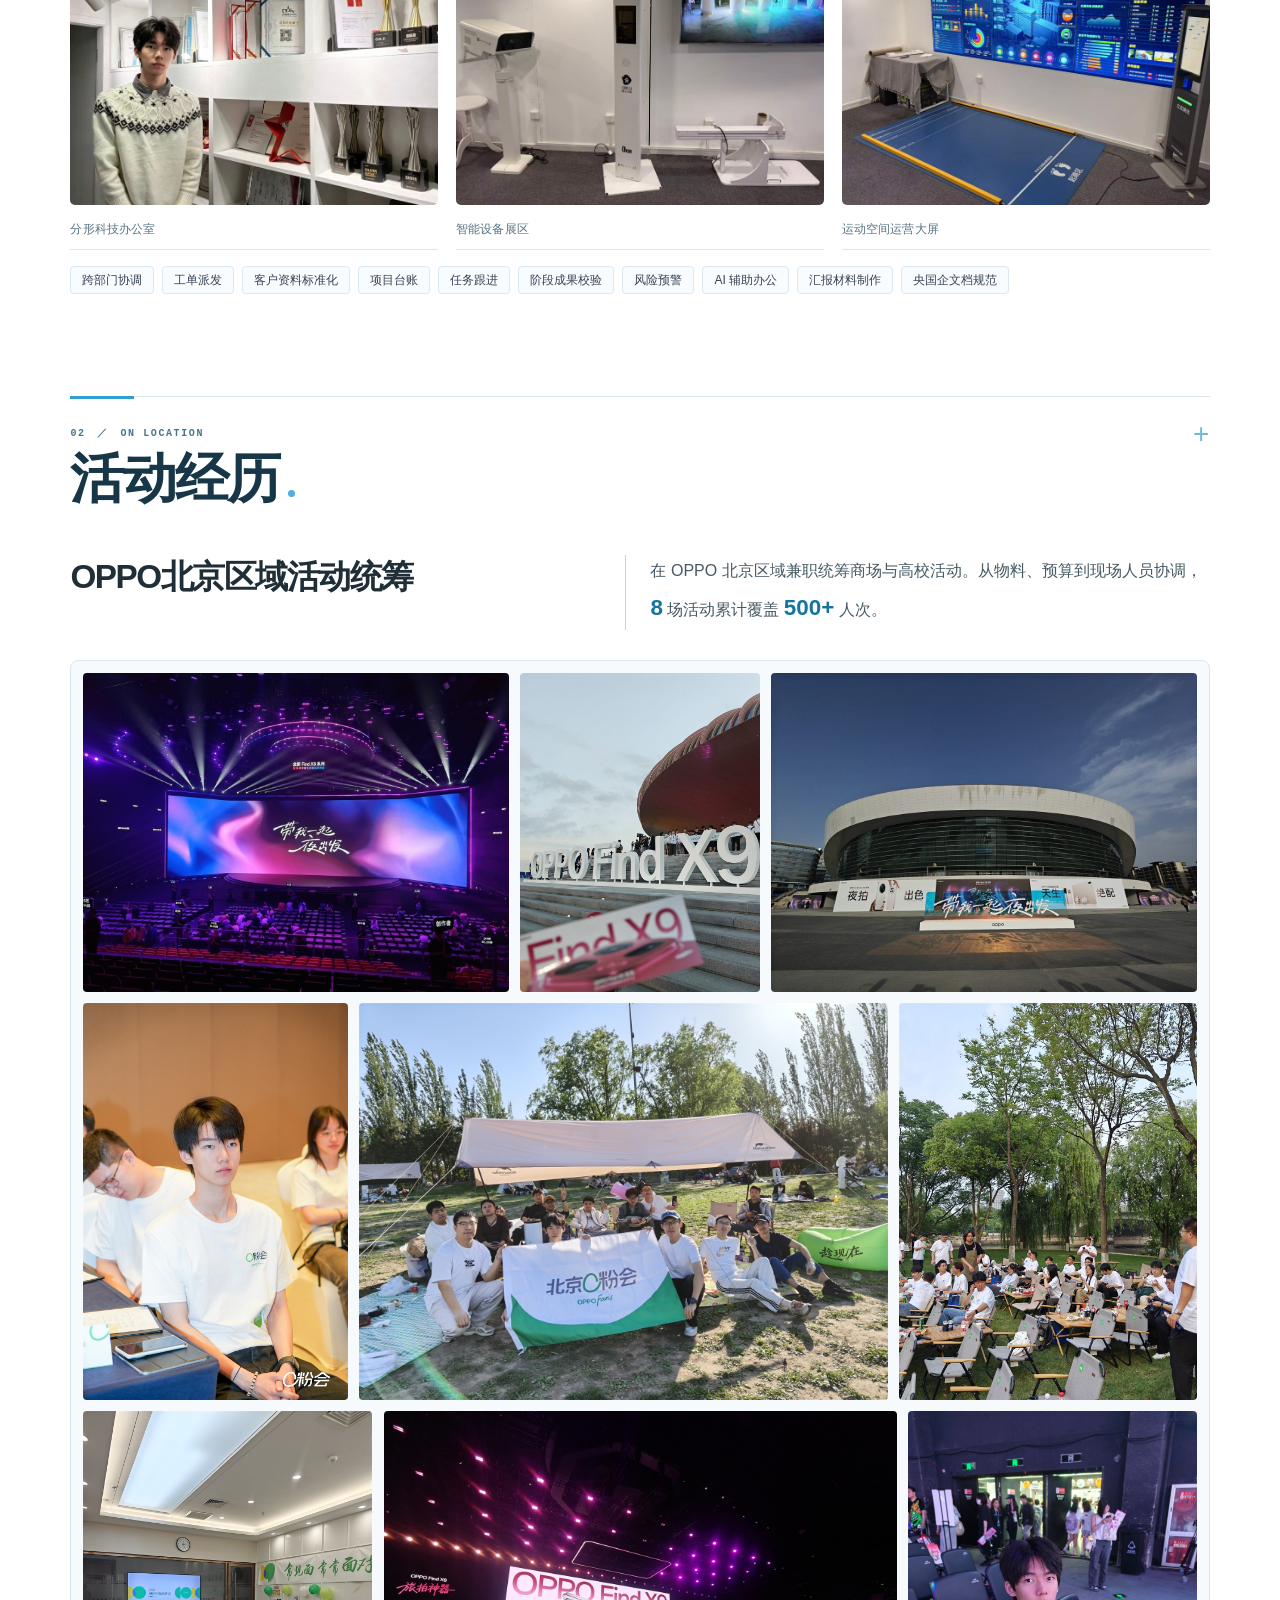
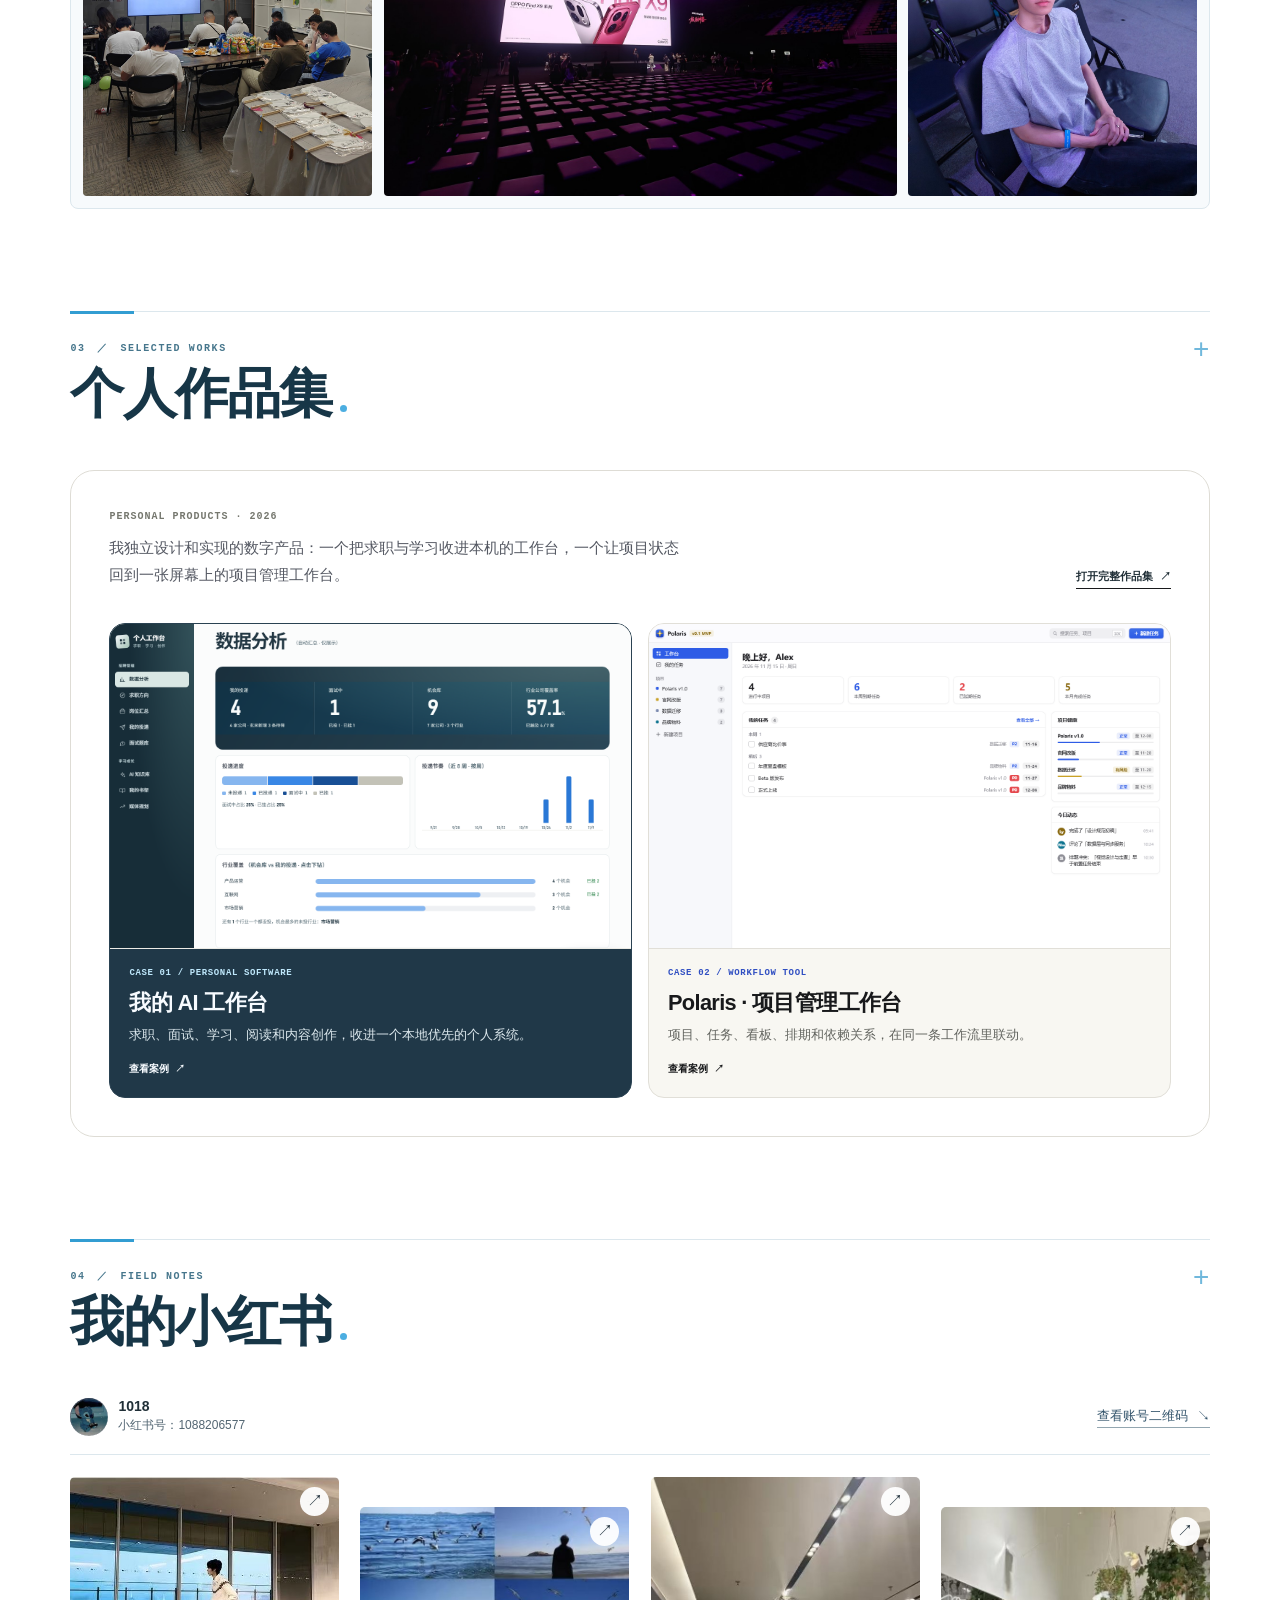
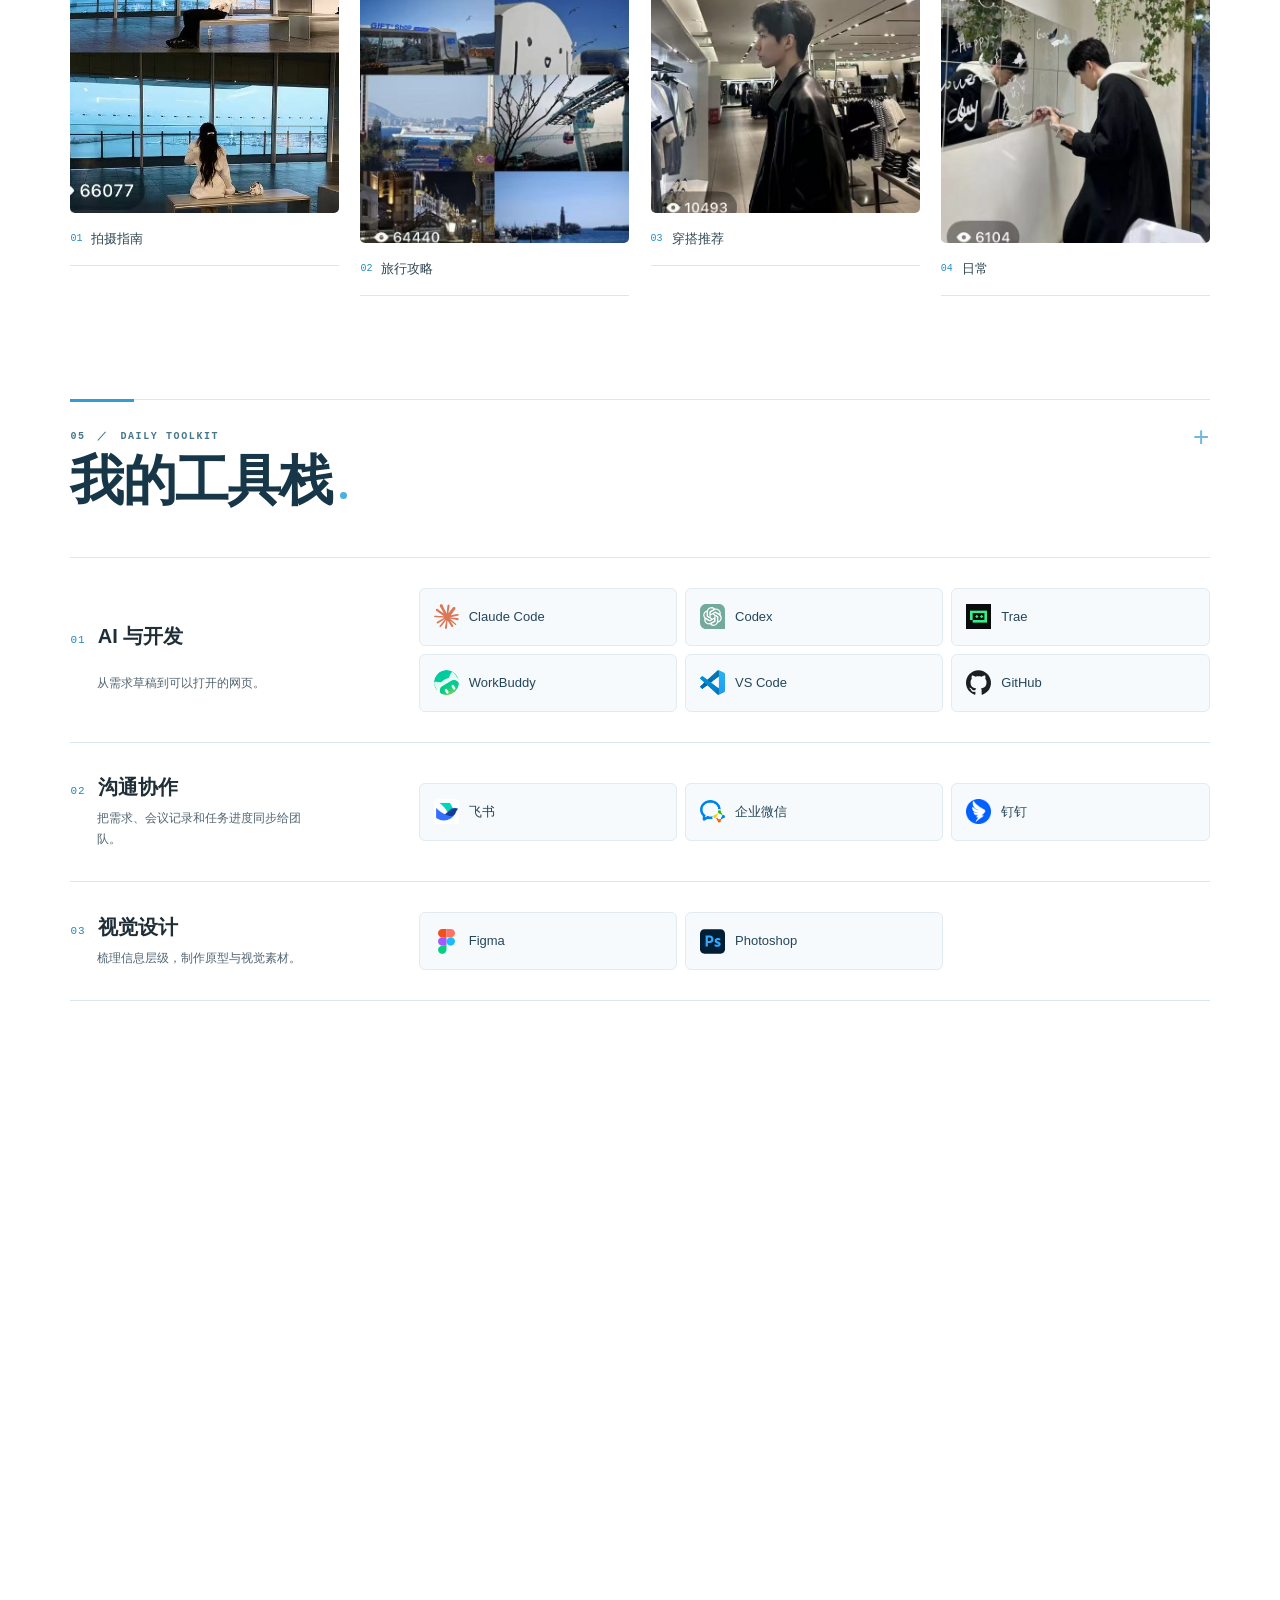
==== commit 2e772870: "Add files via upload" ====
--- a/index.html
+++ b/index.html
@@ -16,7 +16,7 @@
   <div class="name-stage">
     <nav class="name-nav" aria-label="首页导航">
       <a class="name-brand" href="#top" aria-label="薛绍祎，首页">薛绍祎</a>
-      <div lang="en"><a href="works/">Works</a><a href="#work">Experience</a><a href="#lab">Portfolio</a><a href="#media">Journal</a><a href="#contact">Contact</a></div>
+      <div lang="en"><a href="#lab">Works</a><a href="#work">Experience</a><a href="#media">Journal</a><a href="#contact">Contact</a></div>
     </nav>
     <div class="name-visual" aria-hidden="true">
       <img src="assets/sea-hero.jpg" alt="" fetchpriority="high" class="hero-still">
@@ -176,7 +176,7 @@
     <div class="footer-links" lang="en" role="navigation" aria-label="Footer navigation">
       <a href="#top">Home</a>
       <a href="#work">Experience</a>
-      <a href="#lab">Portfolio</a>
+      <a href="#lab">Works</a>
     </div>
     <div class="footer-codes">
       <figure><img src="assets/wechat-qr.jpg" width="671" height="654" alt="微信联系二维码"><figcaption>微信</figcaption></figure>
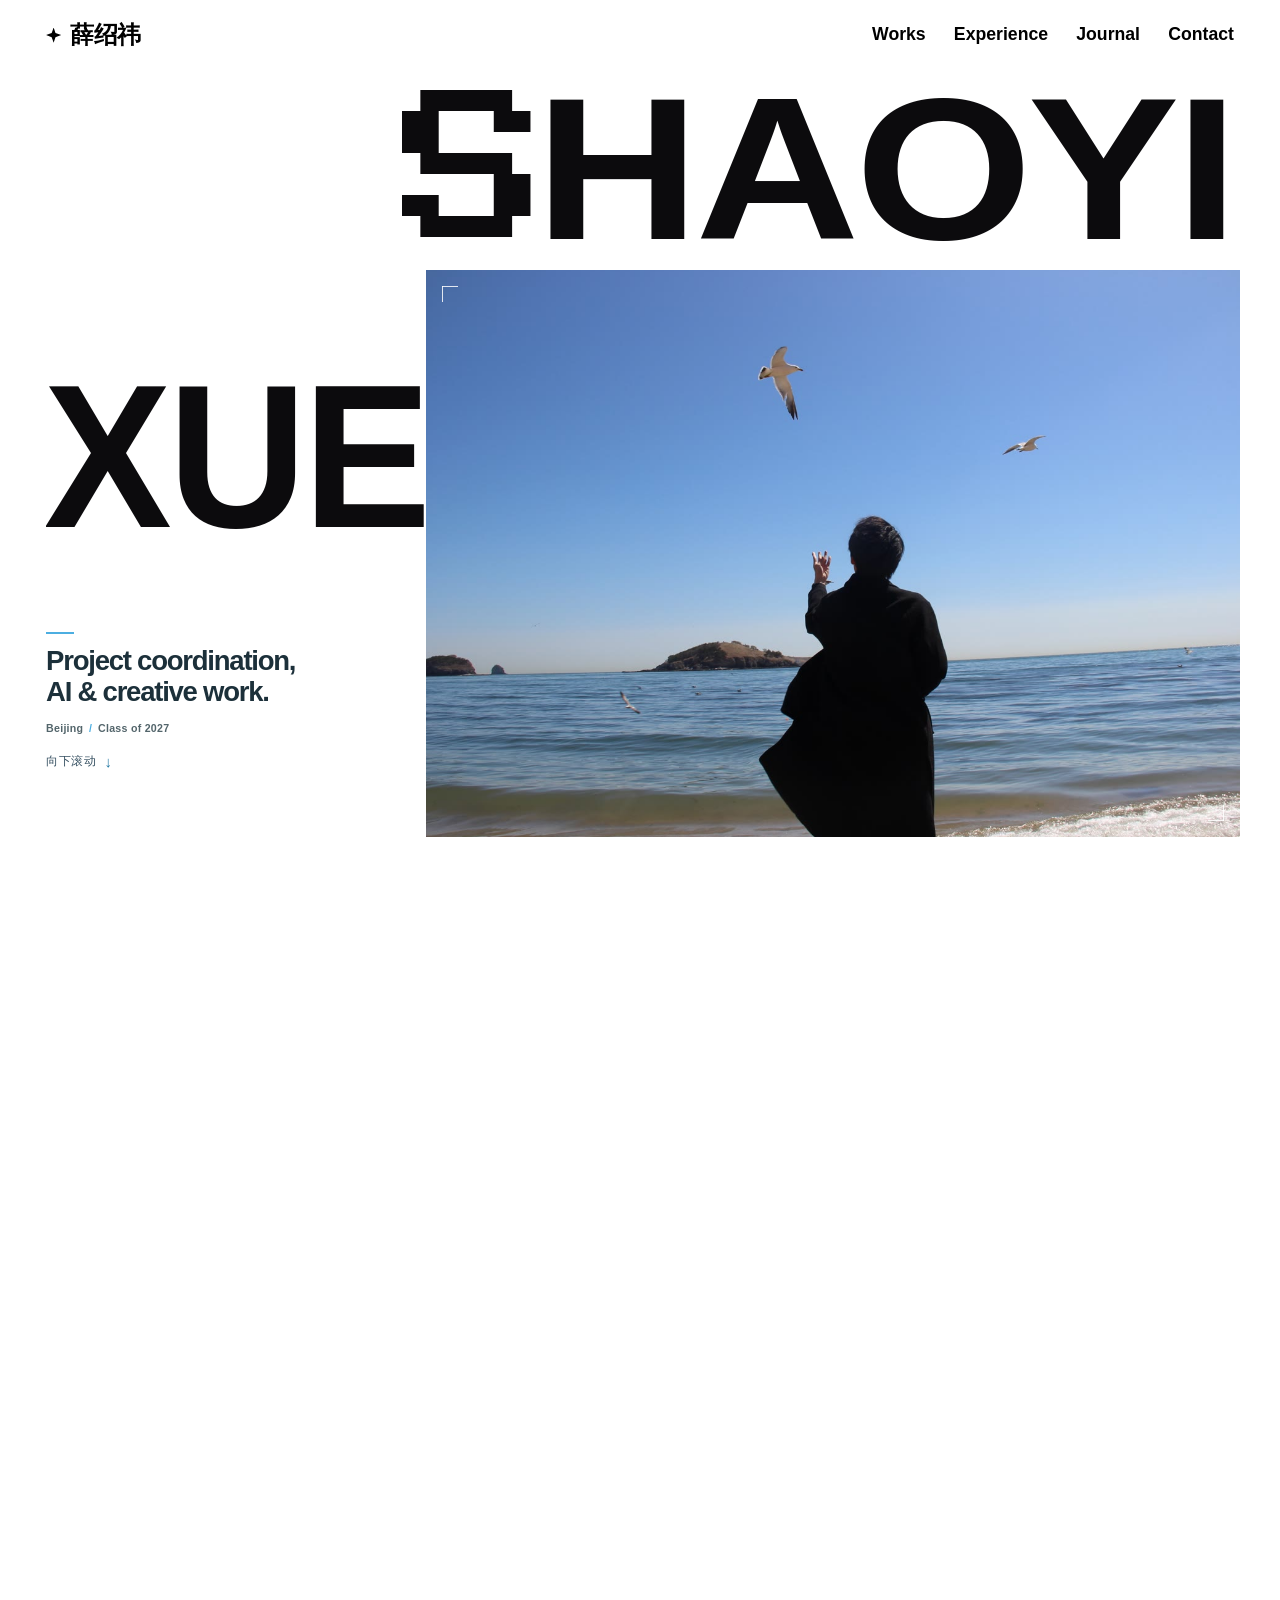
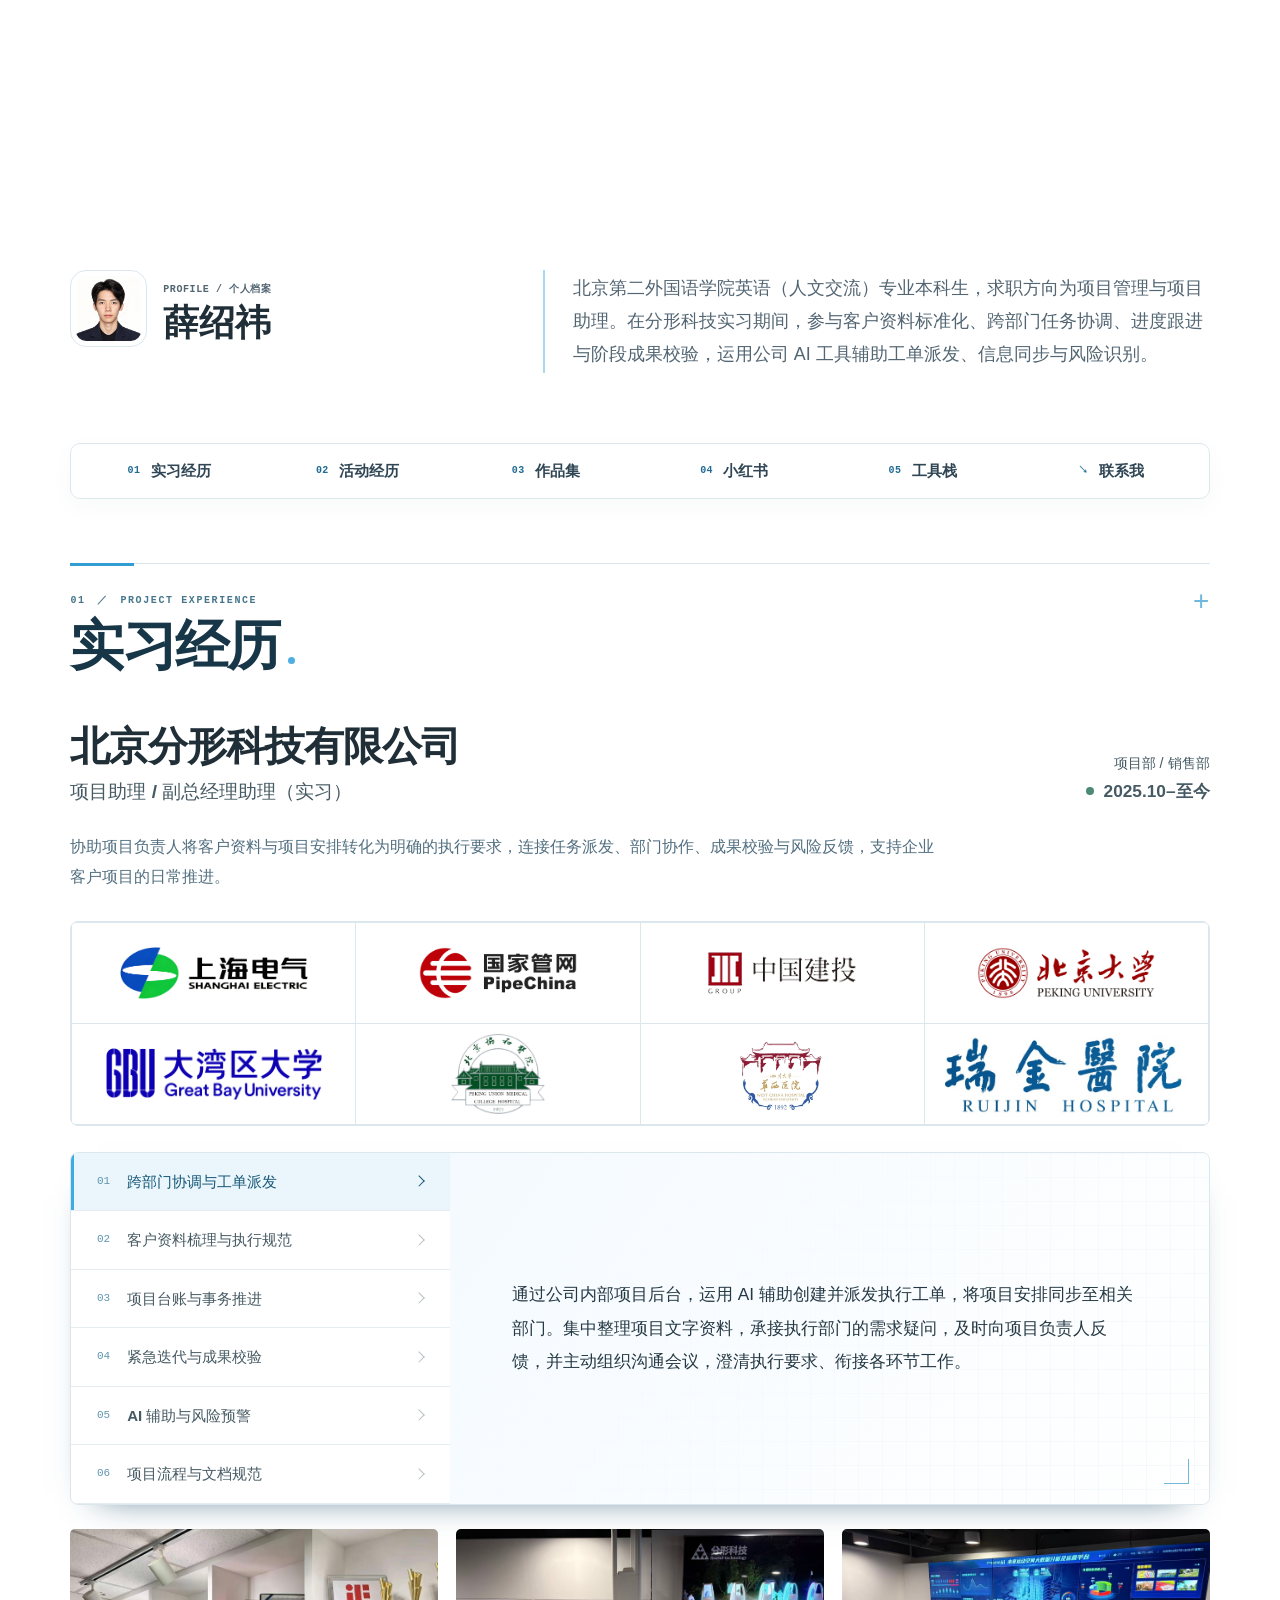
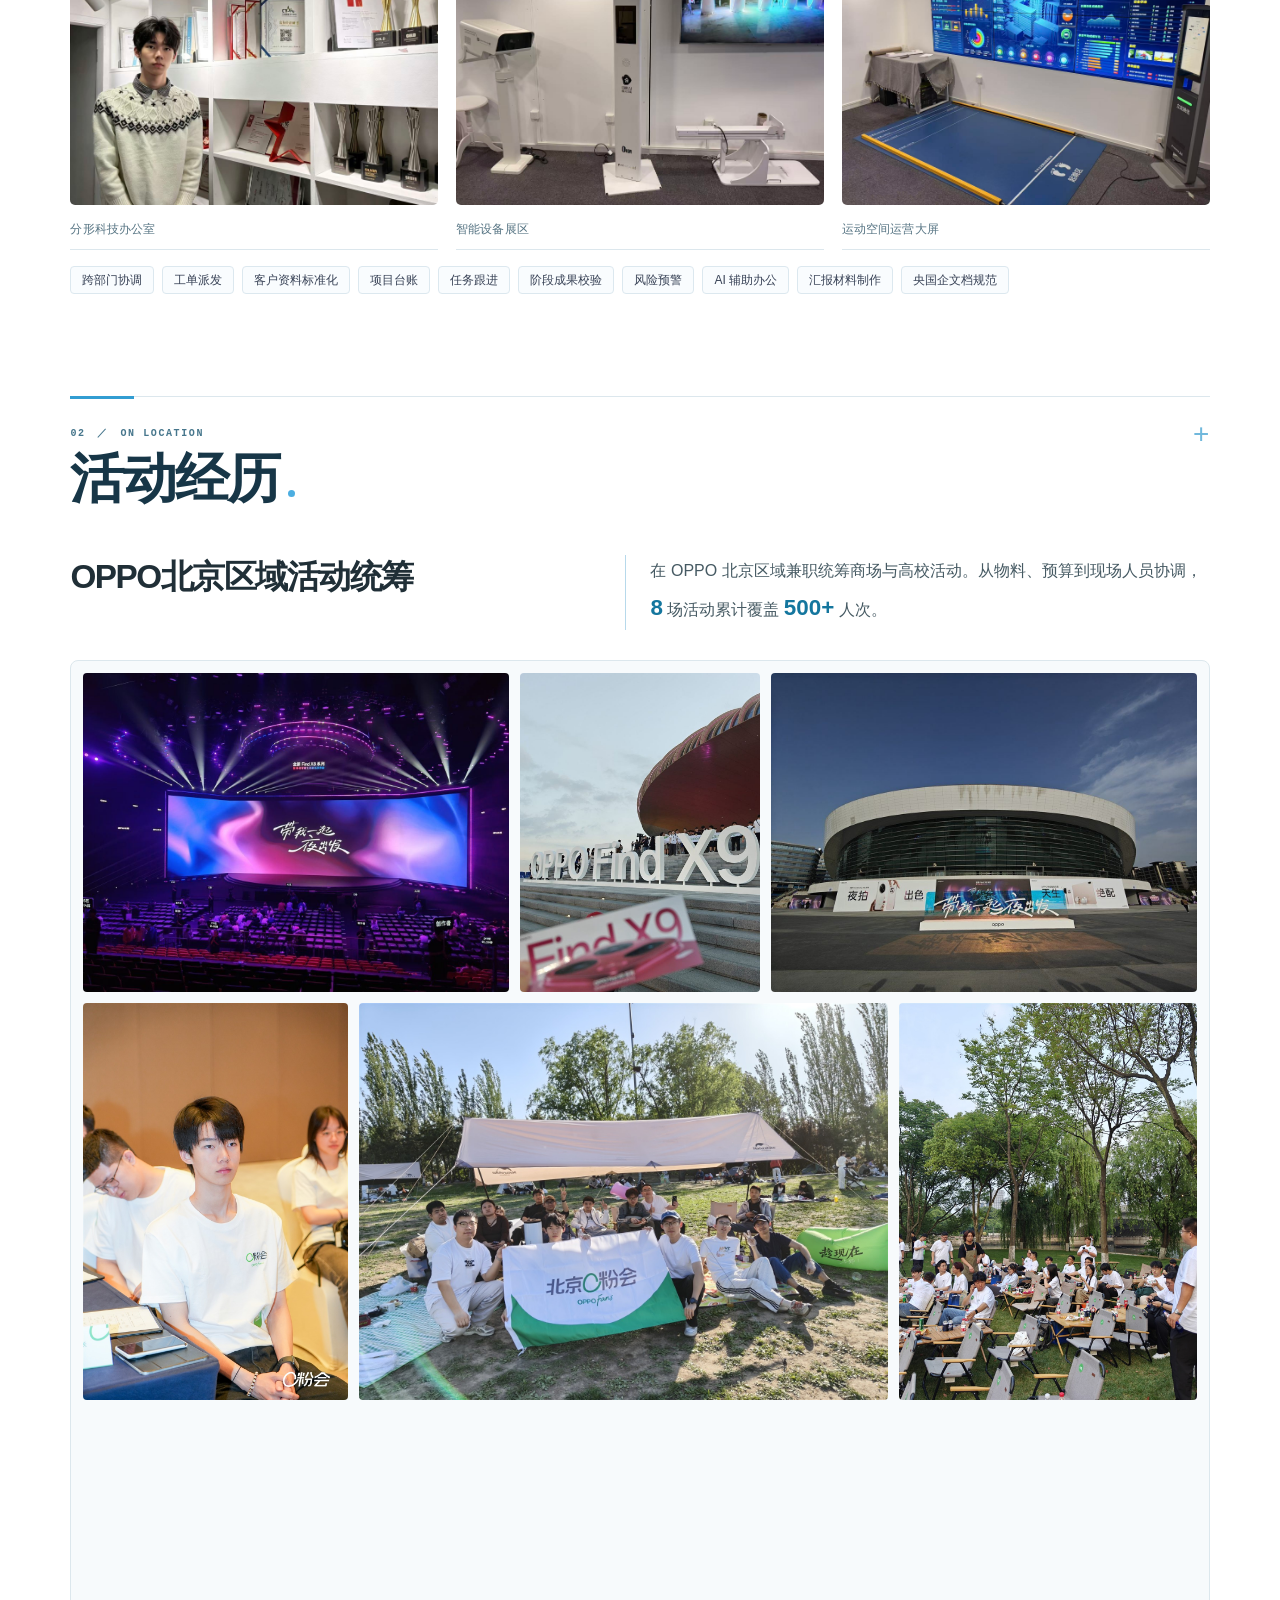
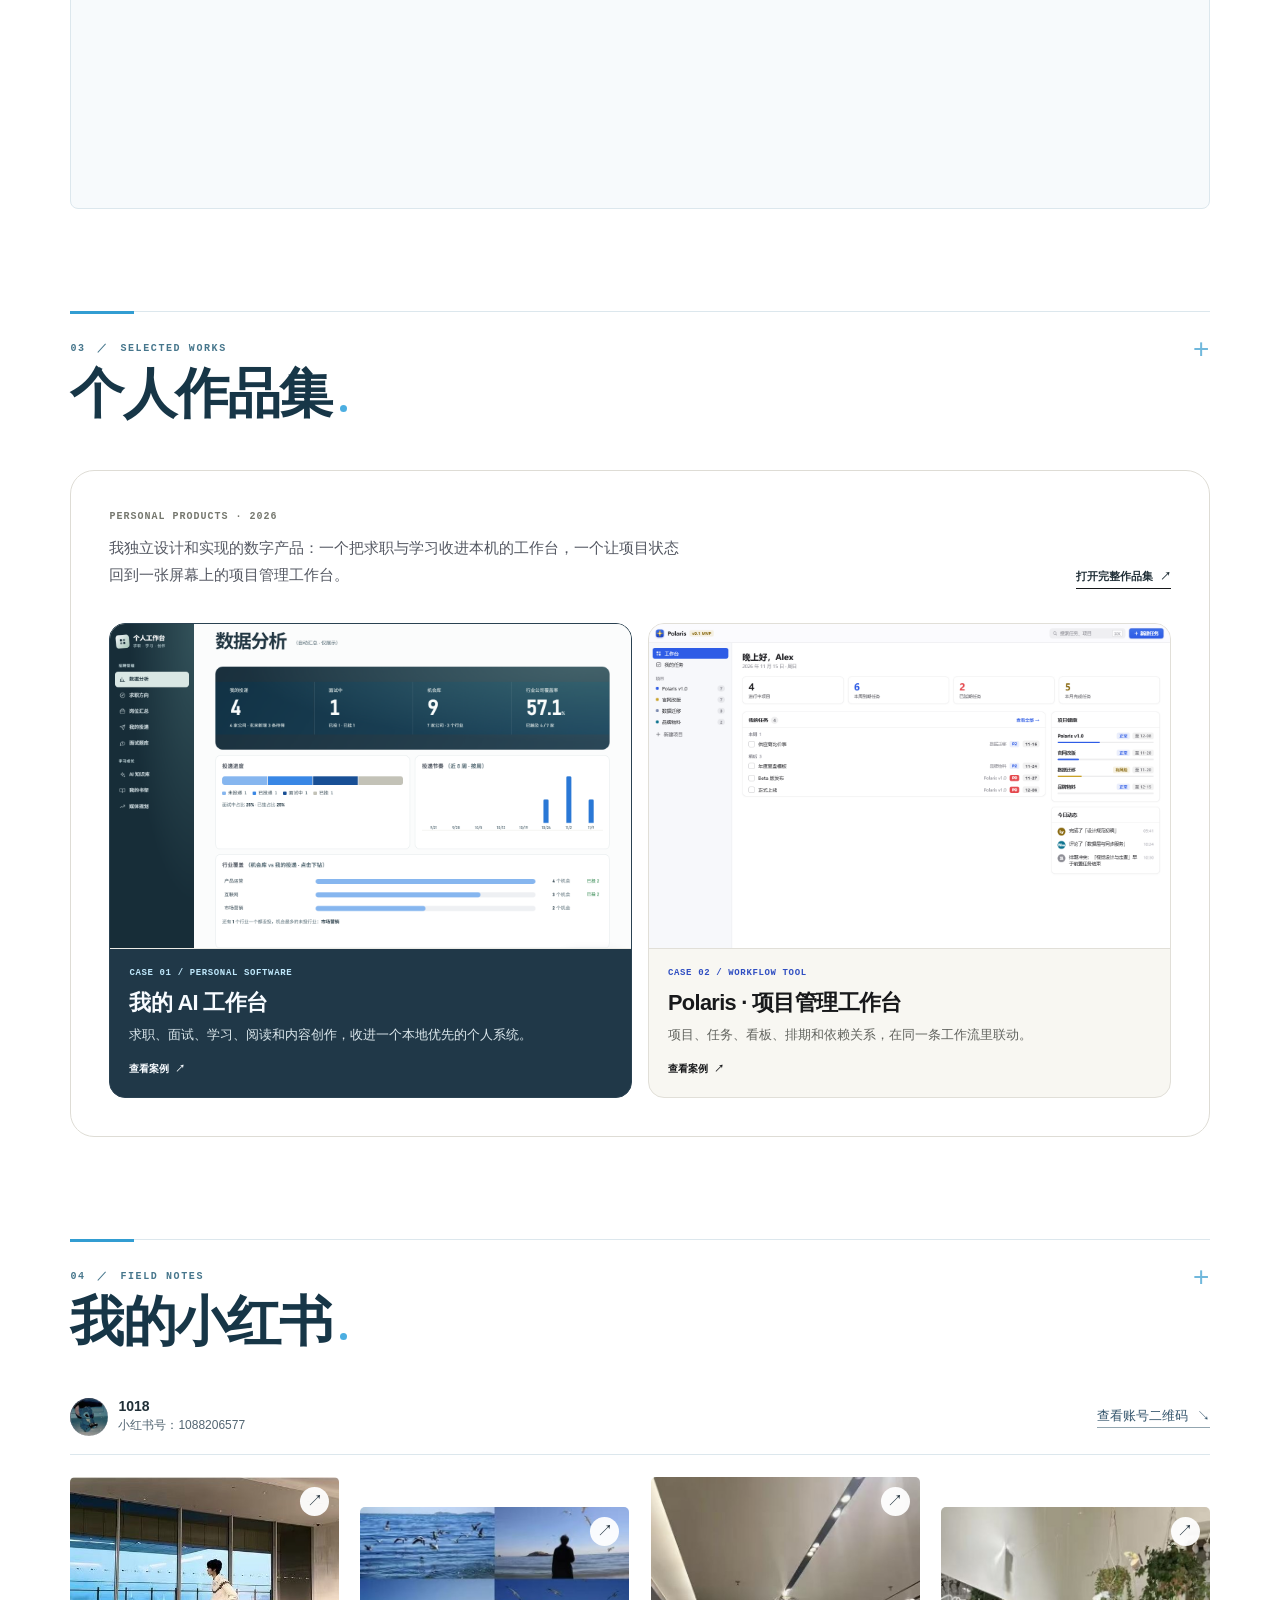
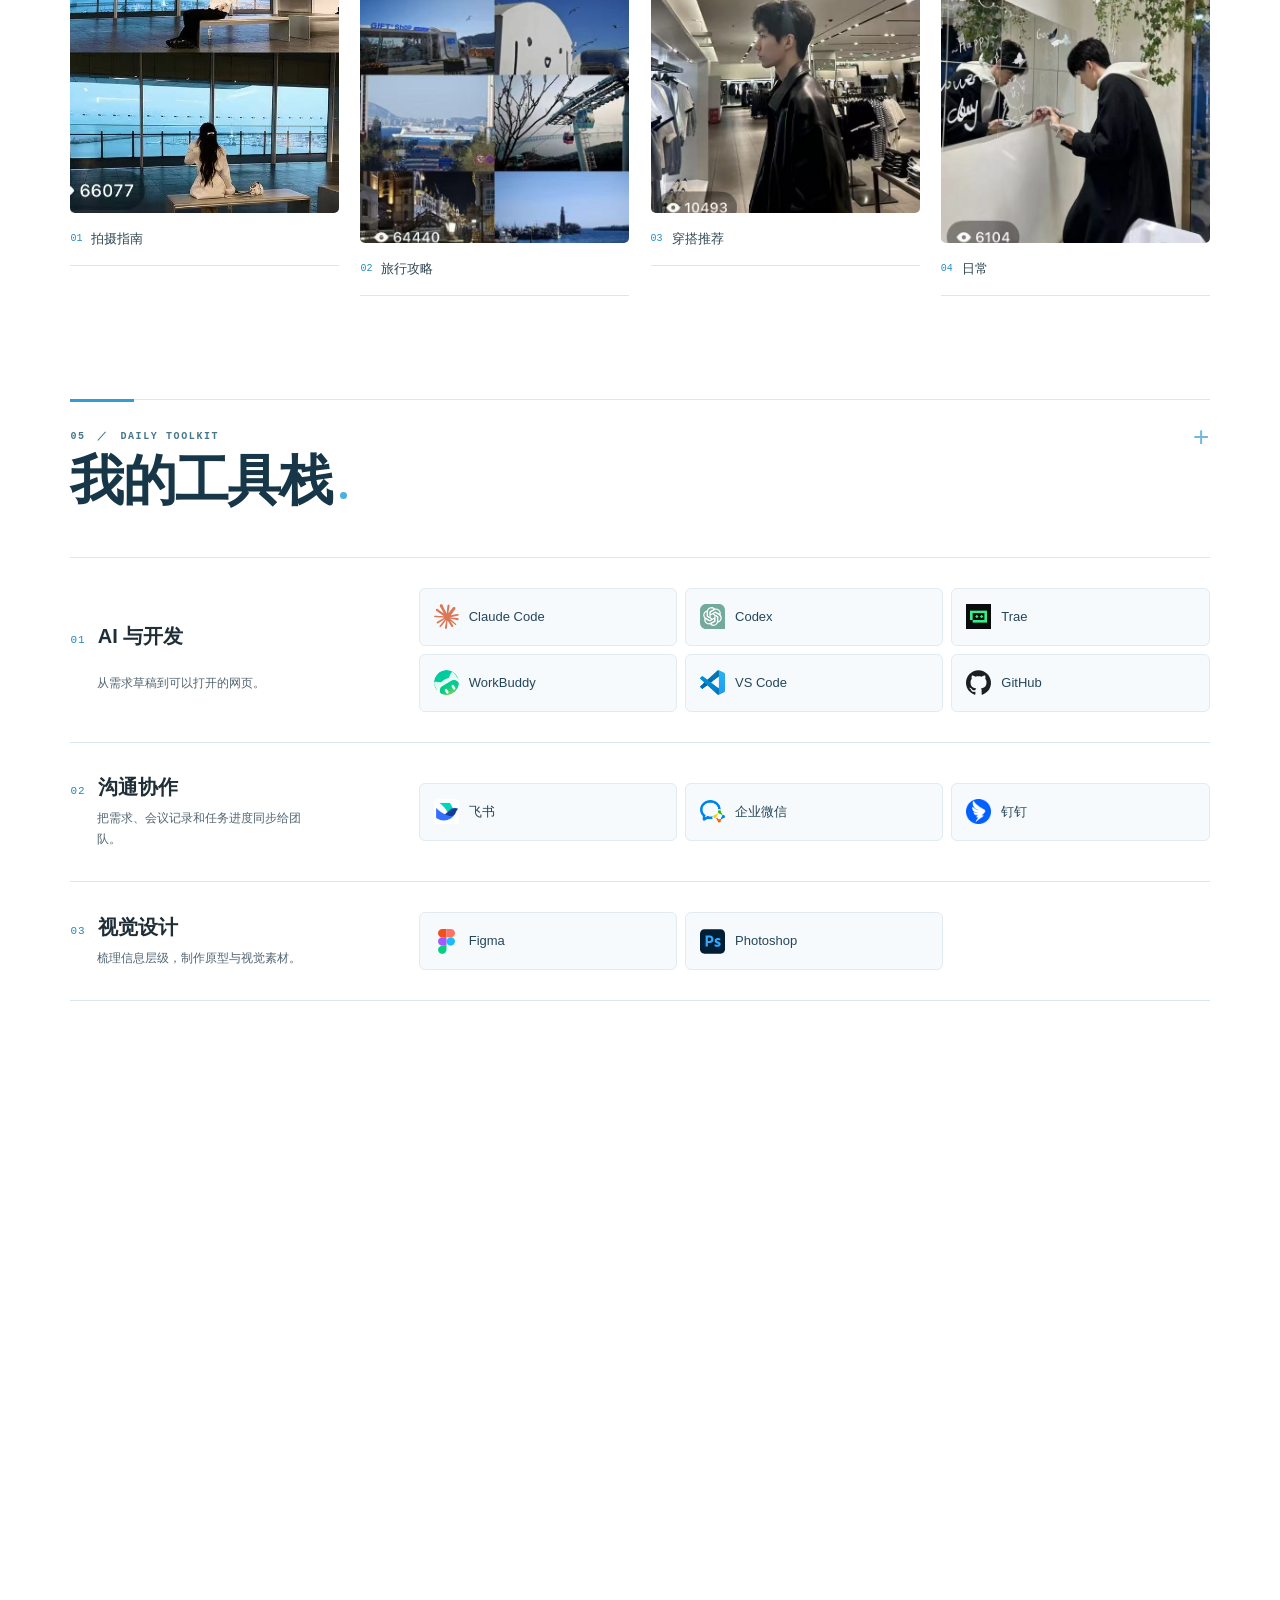
==== commit 35b15419: "Add files via upload" ====
--- a/index.html
+++ b/index.html
@@ -8,7 +8,8 @@
 <link rel="stylesheet" href="assets/portfolio-edition.css?v=20261109-sky">
 <link rel="stylesheet" href="assets/contact-edition.css?v=20261109-sky">
 <link rel="stylesheet" href="assets/studio-middle.css?v=20261111-copy">
-<link rel="stylesheet" href="assets/portfolio-window.css?v=20261115a">
+<link rel="stylesheet" href="assets/portfolio-window.css?v=20261115b">
+<script defer src="assets/site-scroll.js?v=20261115a"></script>
 <script defer src="assets/footer-grid.js"></script><script defer src="assets/portfolio-edition.js"></script>
 </head><body>
 <a class="skip-content" href="#profile">跳至个人介绍</a>
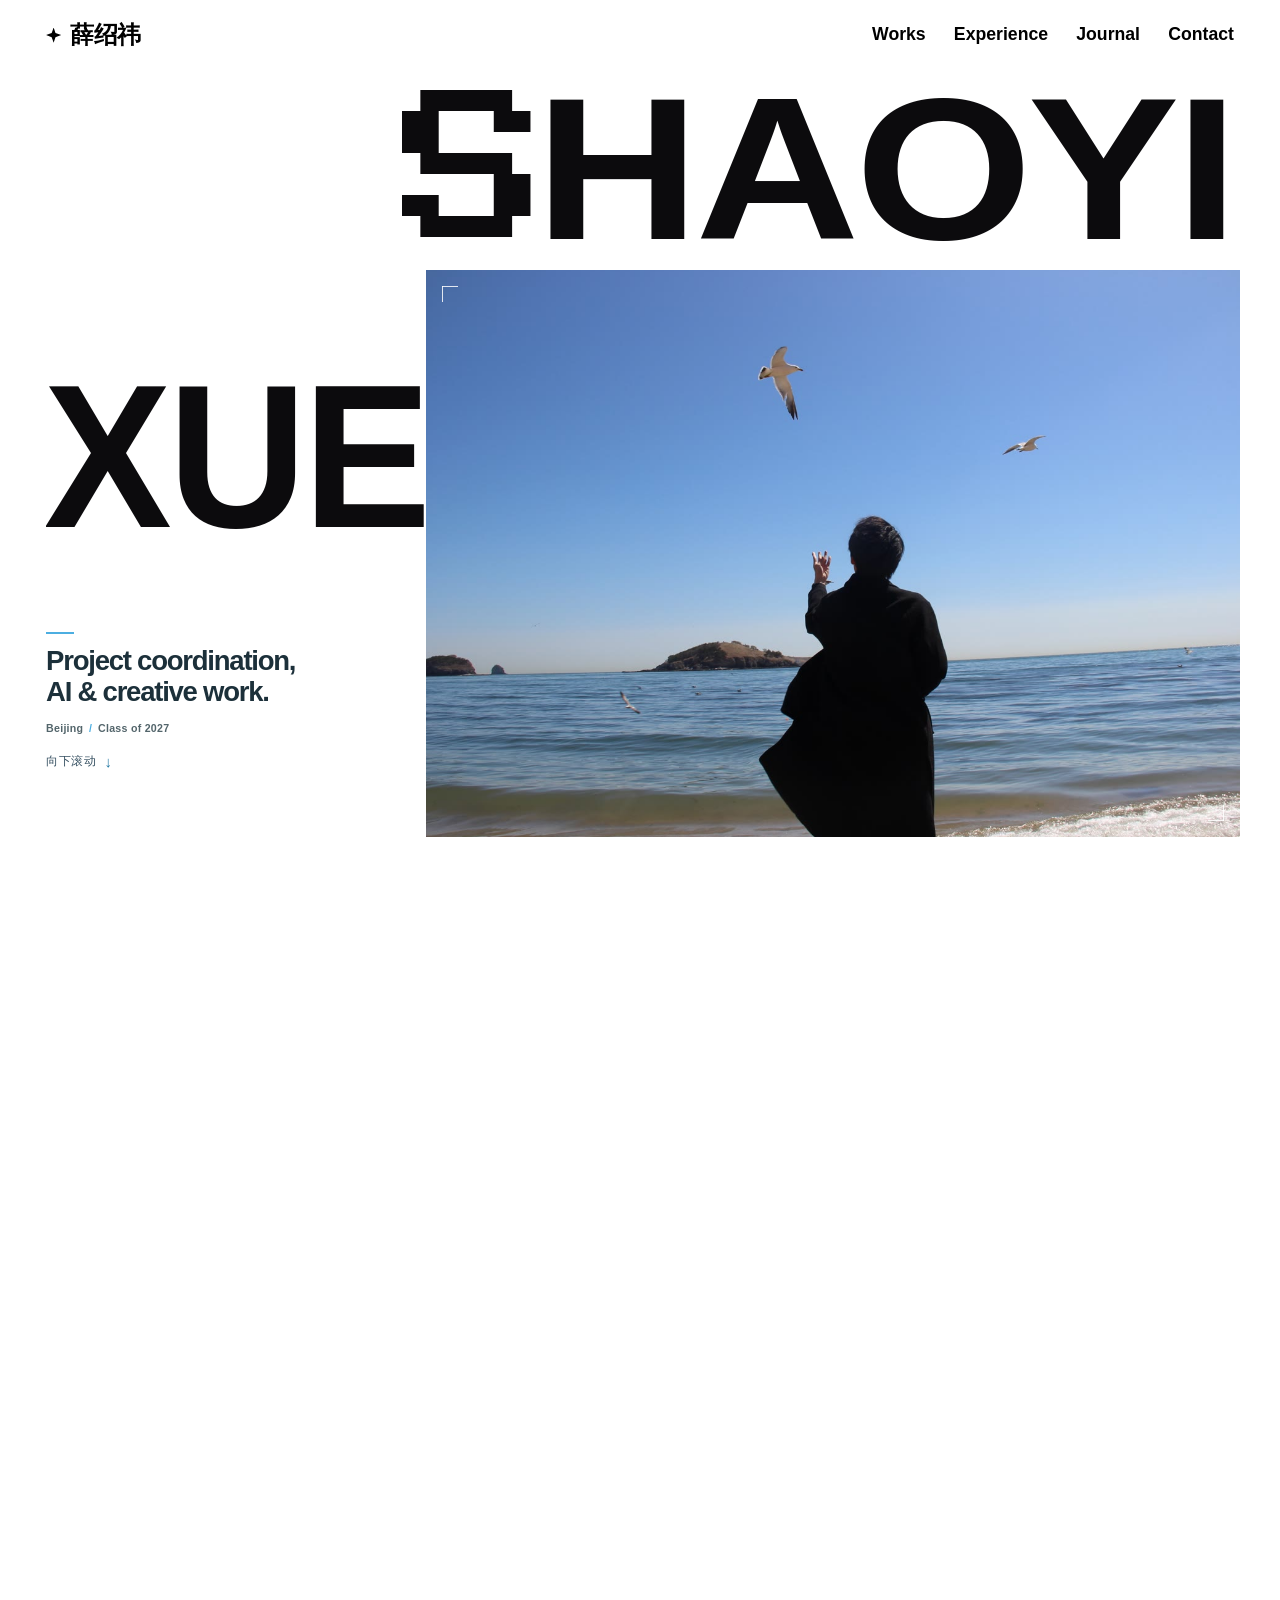
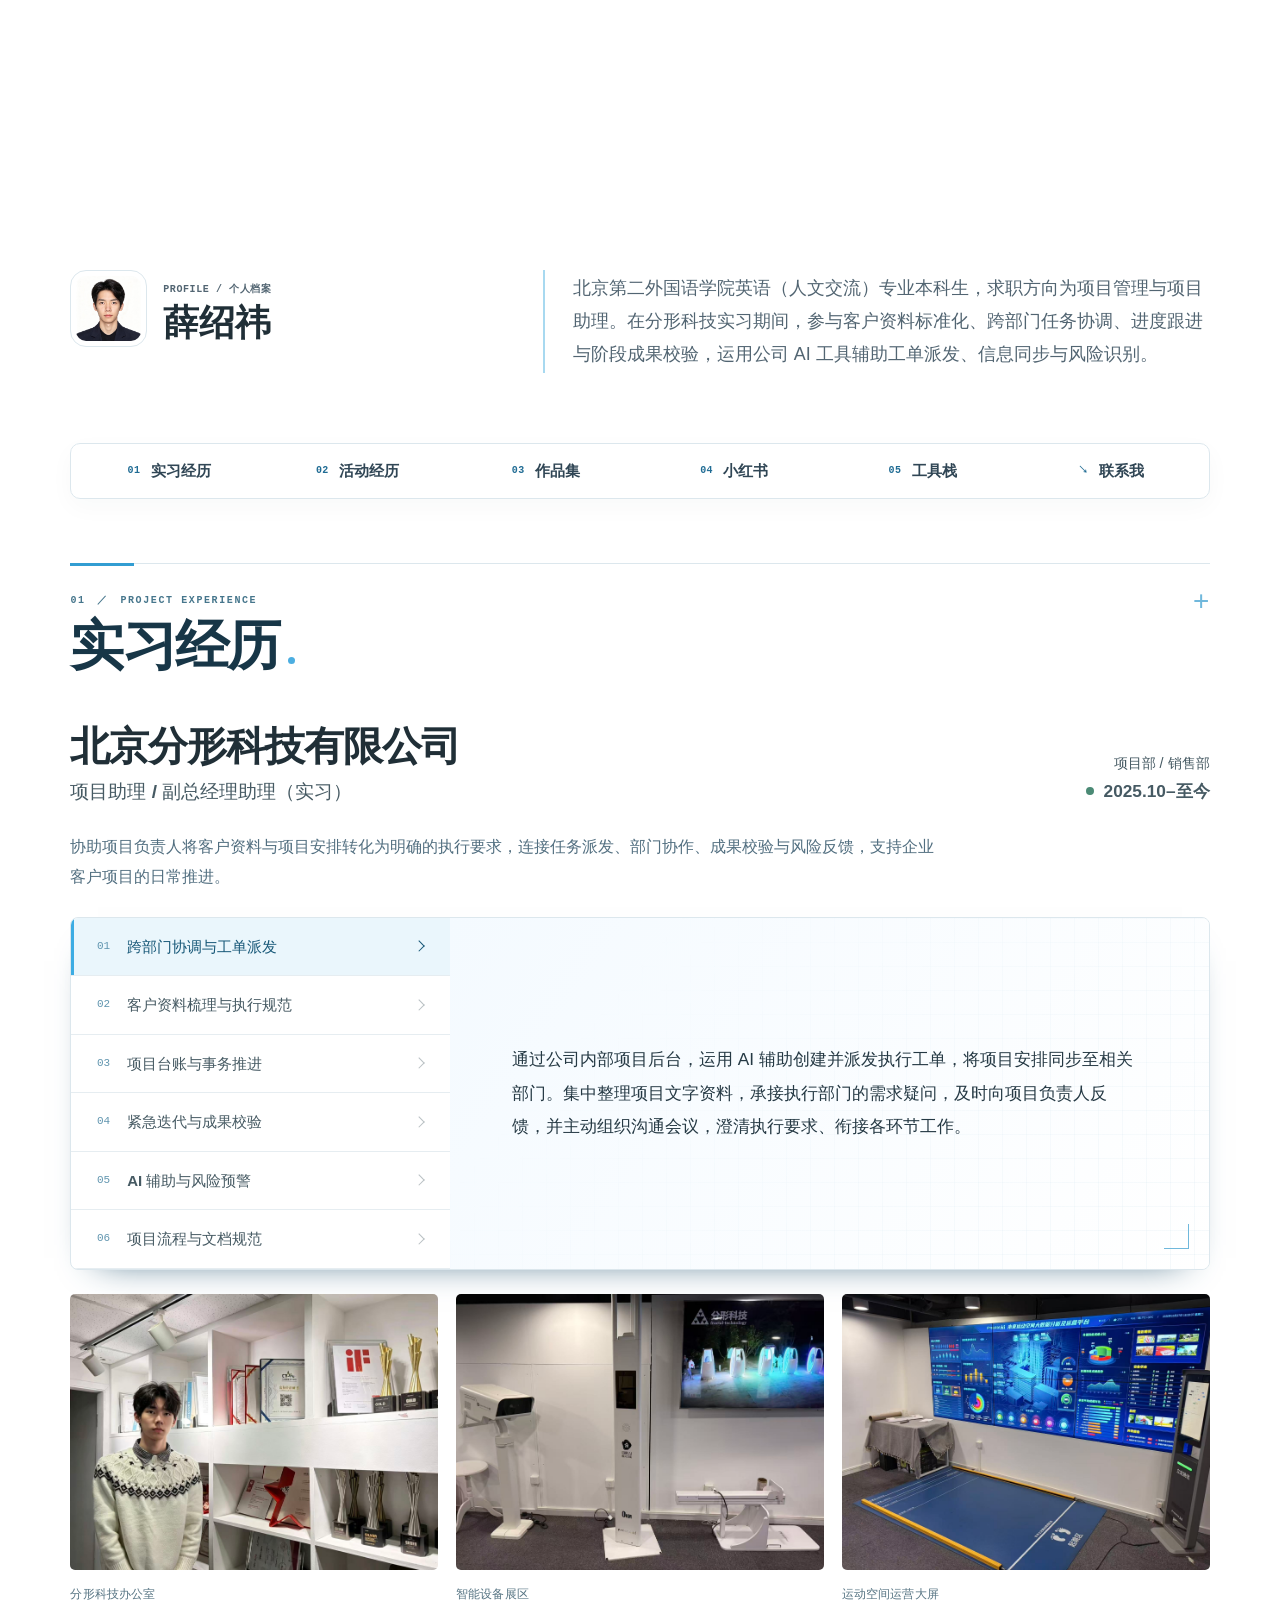
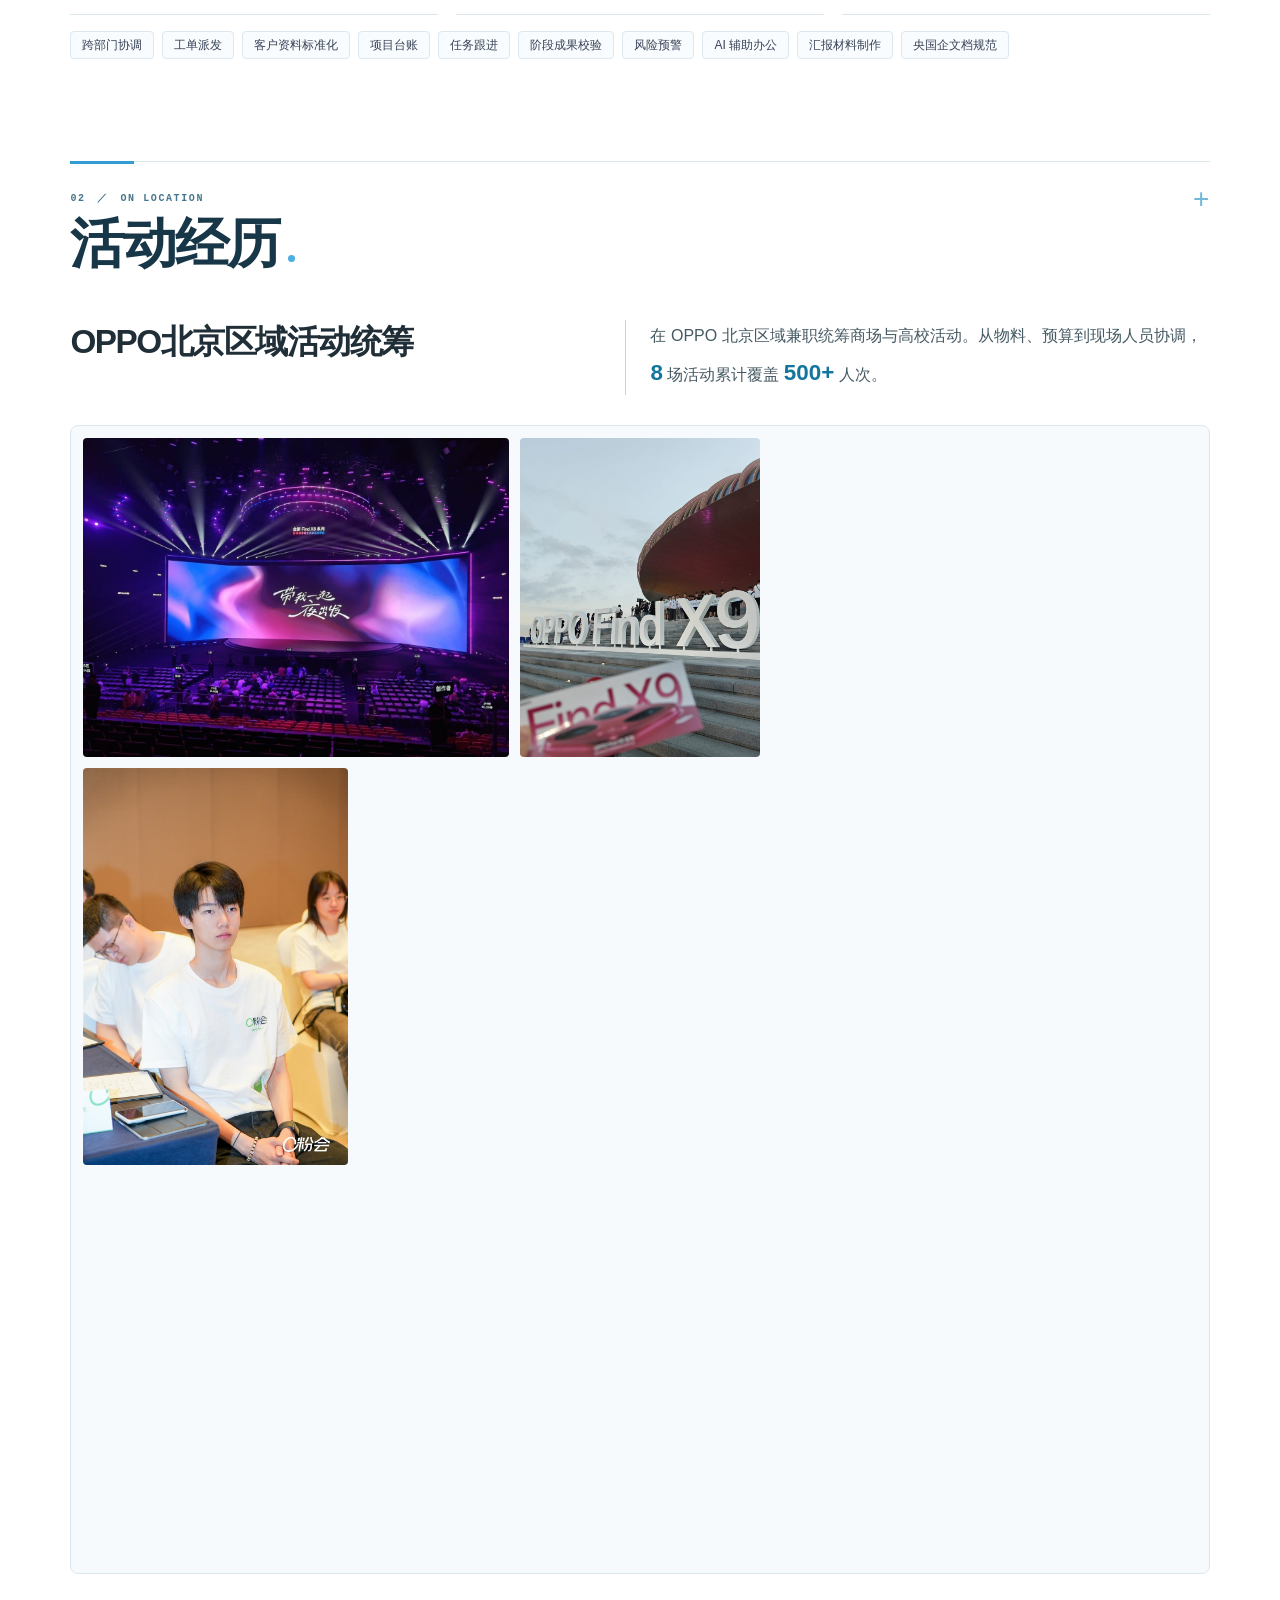
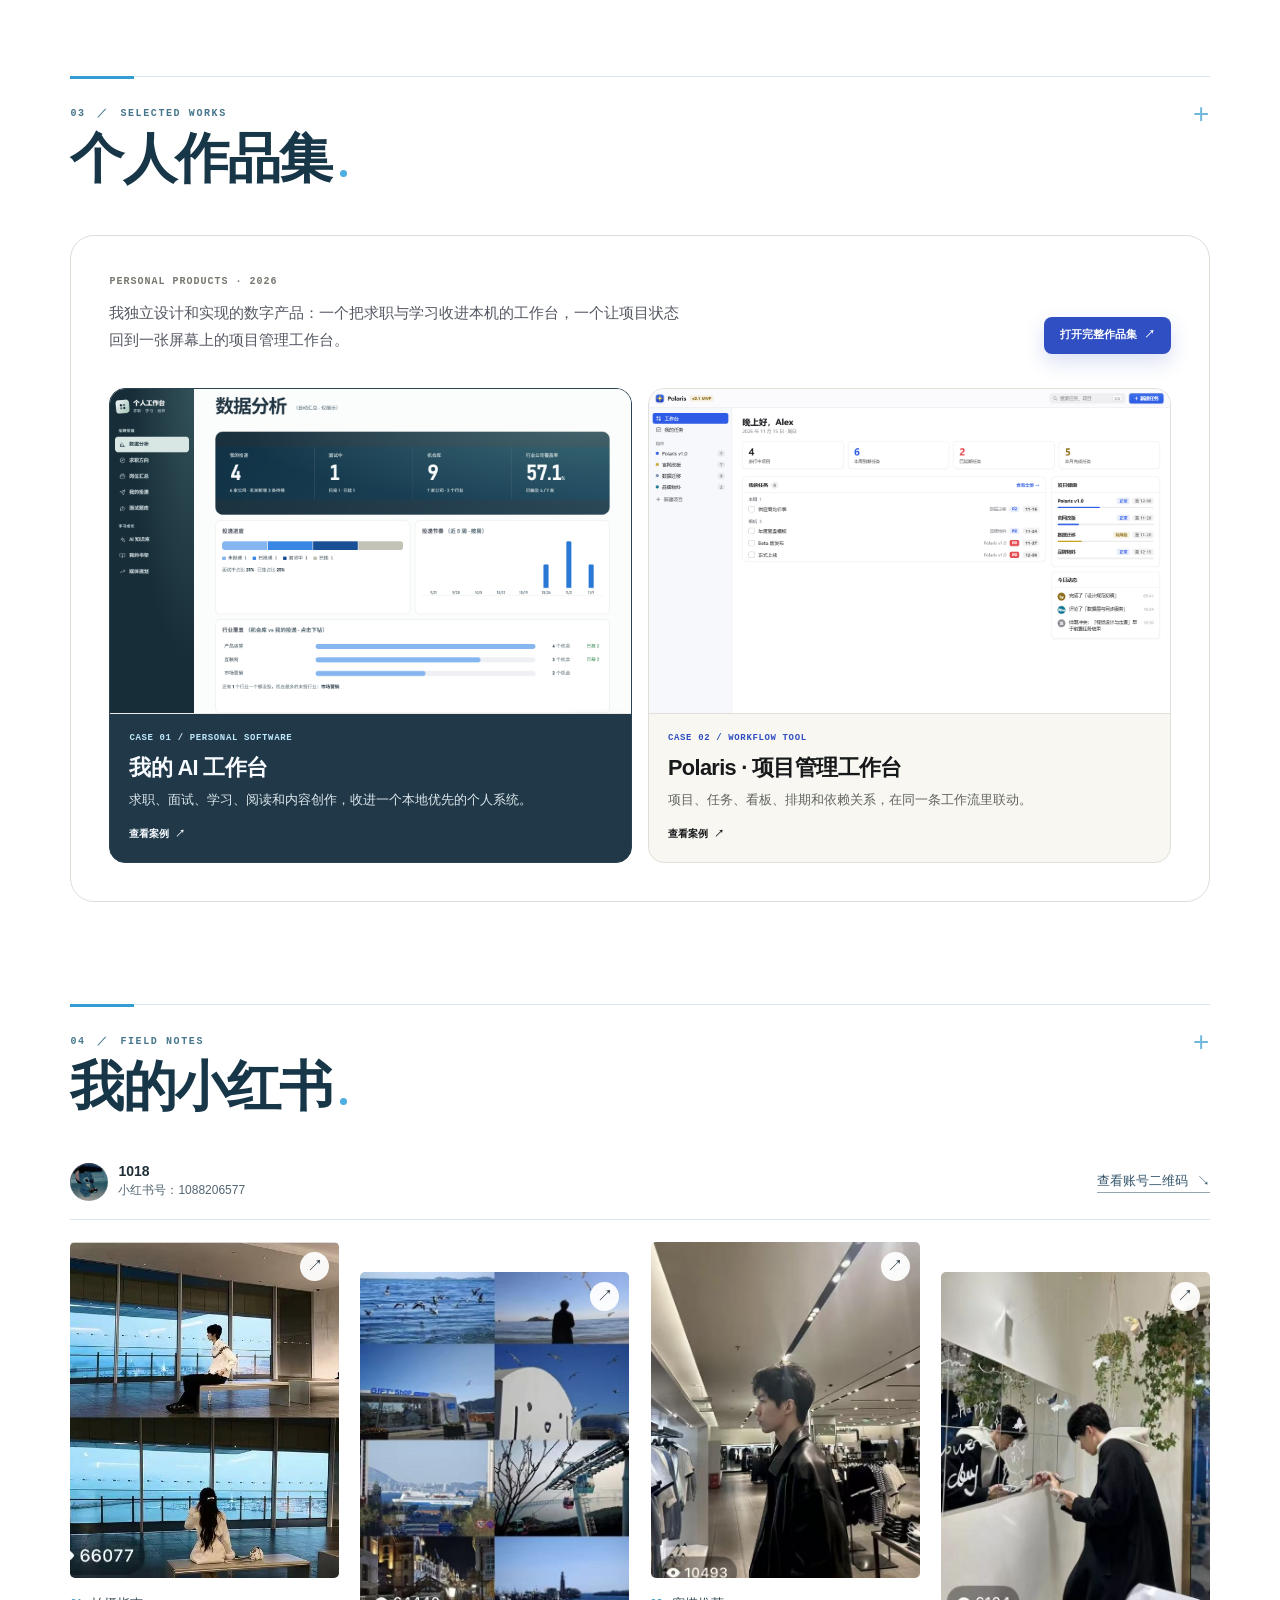
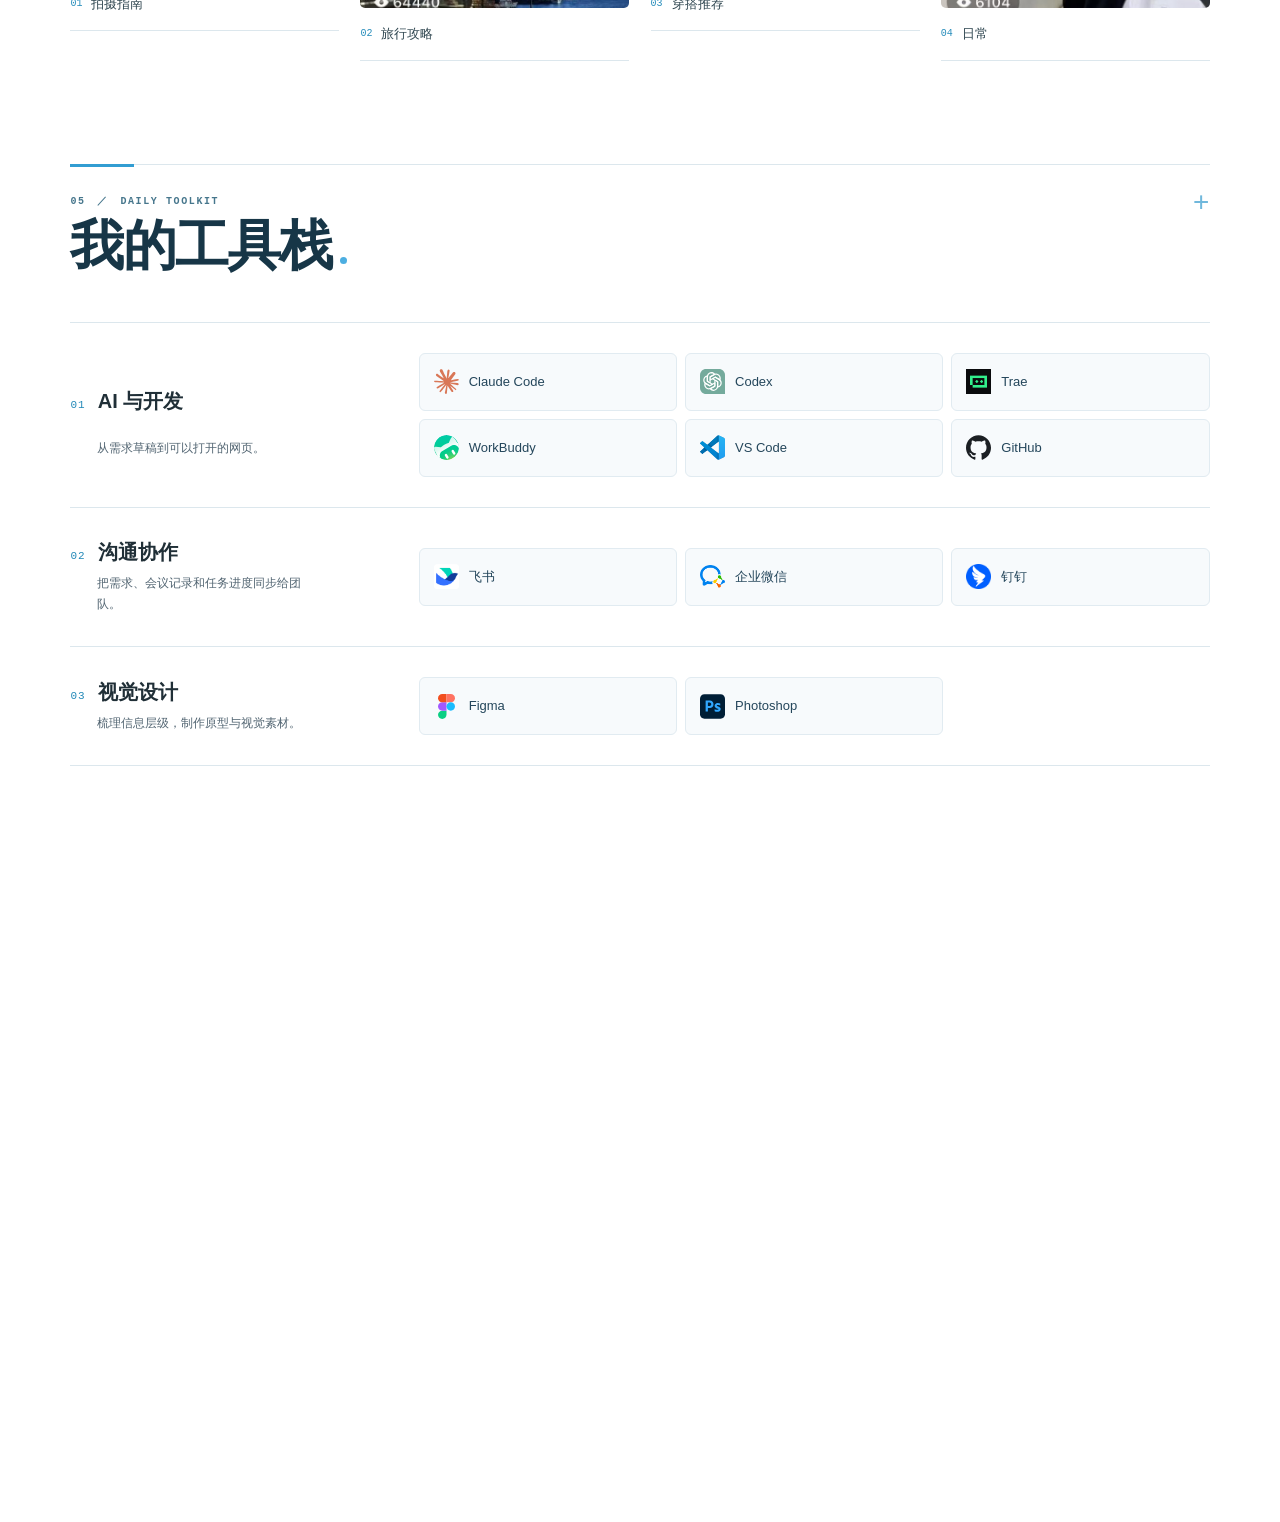
==== commit 0ae8d071: "Remove client logos from internship section" ====
--- a/index.html
+++ b/index.html
@@ -49,16 +49,6 @@
       <p class="internship-date"><span>项目部 / 销售部</span><span class="role-divider"> | </span><span class="internship-period"><time datetime="2025-10">2025.10</time>–至今</span></p>
     </div>
     <p class="internship-summary">协助项目负责人将客户资料与项目安排转化为明确的执行要求，连接任务派发、部门协作、成果校验与风险反馈，支持企业客户项目的日常推进。</p>
-    <div class="project-logos" role="group" aria-label="八个项目的客户标识">
-      <img src="assets/logos/sh-electric.png" alt="上海电气" loading="lazy">
-      <img src="assets/logos/pipechina.png" alt="国家管网" loading="lazy">
-      <img src="assets/logos/ccj.png" alt="中国建投" loading="lazy">
-      <img src="assets/logos/pku.png" alt="北京大学" loading="lazy">
-      <img src="assets/logos/gbu.png" alt="大湾区大学" loading="lazy">
-      <div class="hospital-logo hospital-pumch" role="img" aria-label="北京协和医院"><img src="assets/logos/pumch-lockup.png" alt="" loading="lazy"></div>
-      <div class="hospital-logo hospital-huaxi" role="img" aria-label="四川大学华西医院"><img src="assets/logos/huaxi-hospital.jpg" alt="" loading="lazy"></div>
-      <div class="hospital-logo hospital-ruijin" role="img" aria-label="上海交通大学医学院附属瑞金医院"><span class="ruijin-wordmark"><img src="assets/logos/ruijin-official-banner.jpg" alt="" loading="lazy"></span></div>
-    </div>
     <div class="internship-layout">
       <div class="duties" role="group" aria-label="实习职责">
         <input class="duty-choice" type="radio" id="duty-1" name="internship-duty" aria-describedby="duty-story-1" checked>
--- a/assets/portfolio-window.css
+++ b/assets/portfolio-window.css
@@ -26,13 +26,19 @@
   line-height: 1.8;
 }
 .portfolio-all {
+  display: inline-flex;
   flex: none;
-  padding-bottom: 3px;
-  border-bottom: 1px solid #18191b;
-  font: 600 11px/1.4 Consolas, "SFMono-Regular", monospace;
+  align-items: center;
+  gap: 8px;
+  padding: 11px 16px;
+  border-radius: 8px;
+  background: #304fc2;
+  color: #fff;
+  box-shadow: 0 8px 20px rgba(48, 79, 194, .18);
+  font: 650 11px/1.4 Consolas, "SFMono-Regular", monospace;
   white-space: nowrap;
 }
-.portfolio-all:hover { color: #304fc2; border-color: #304fc2; }
+.portfolio-all:hover { background: #233da6; color: #fff; }
 .portfolio-cases {
   display: grid;
   grid-template-columns: repeat(2, minmax(0, 1fr));
